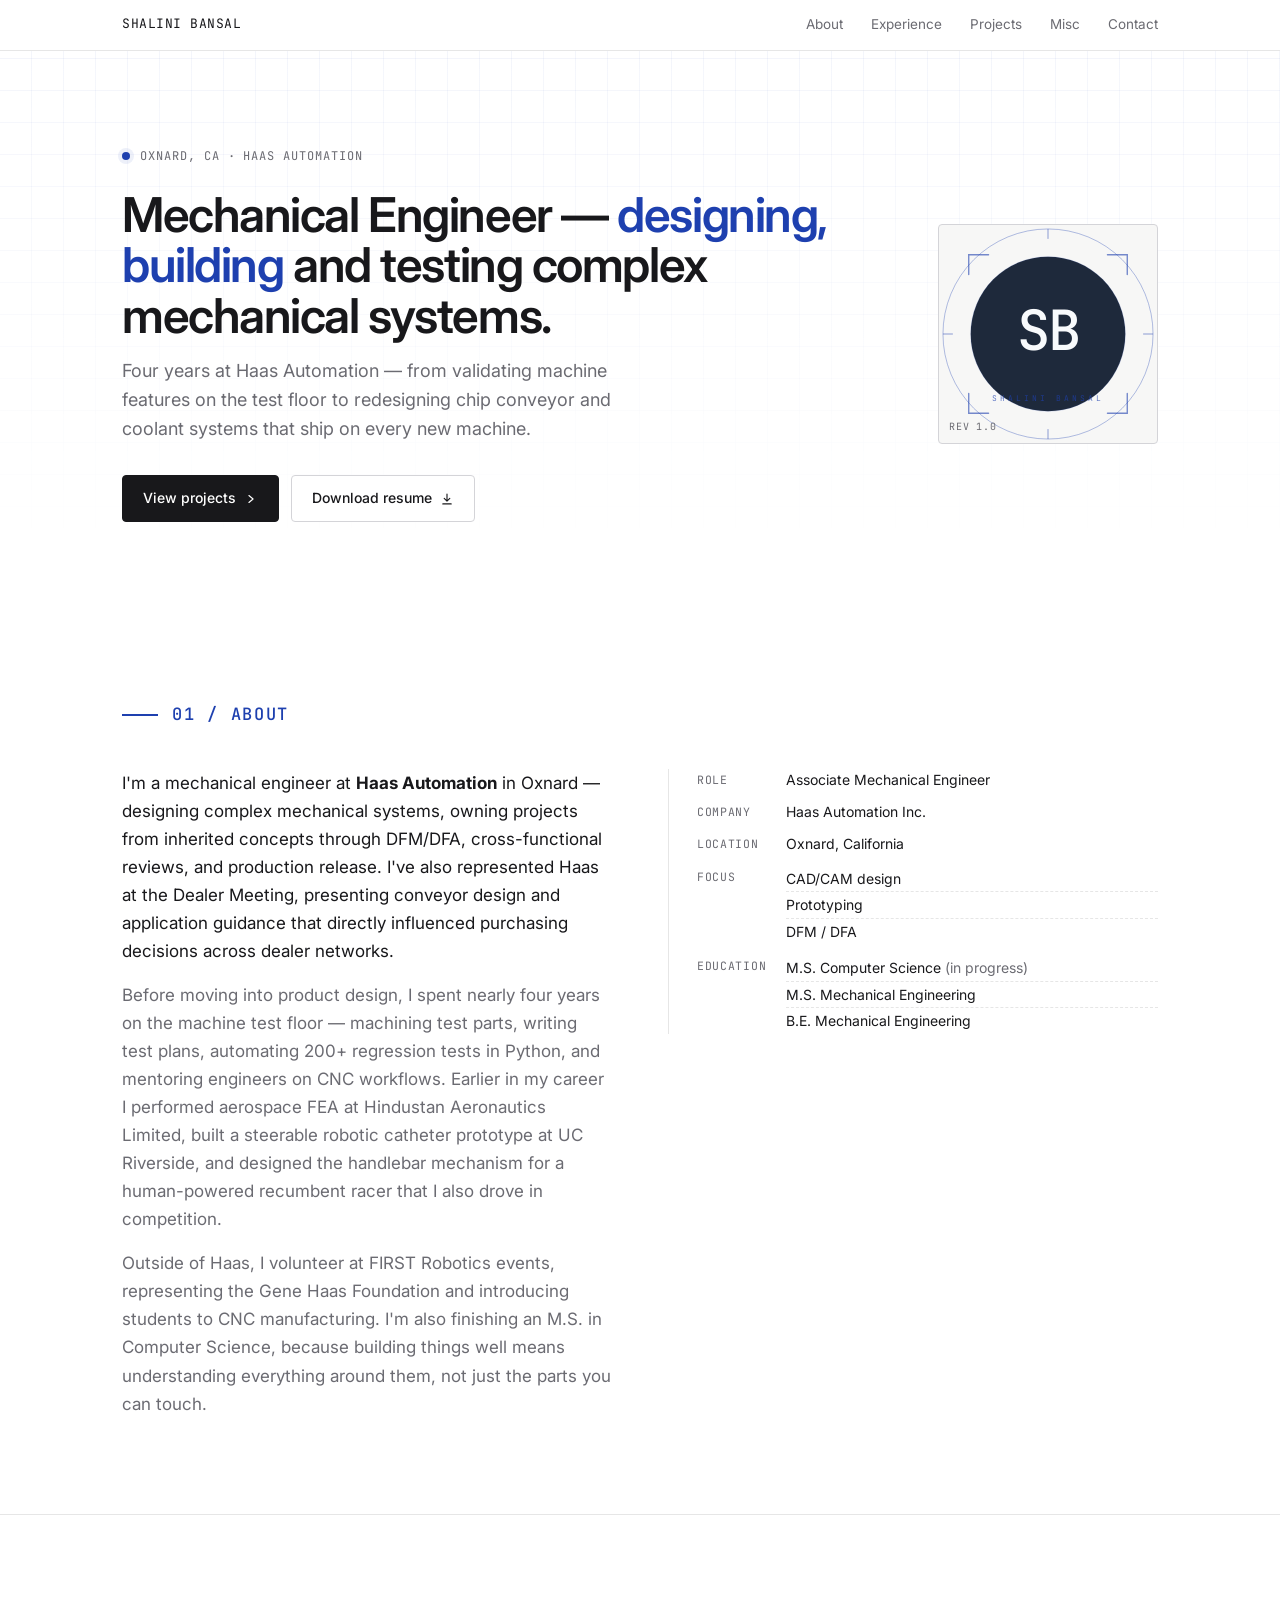
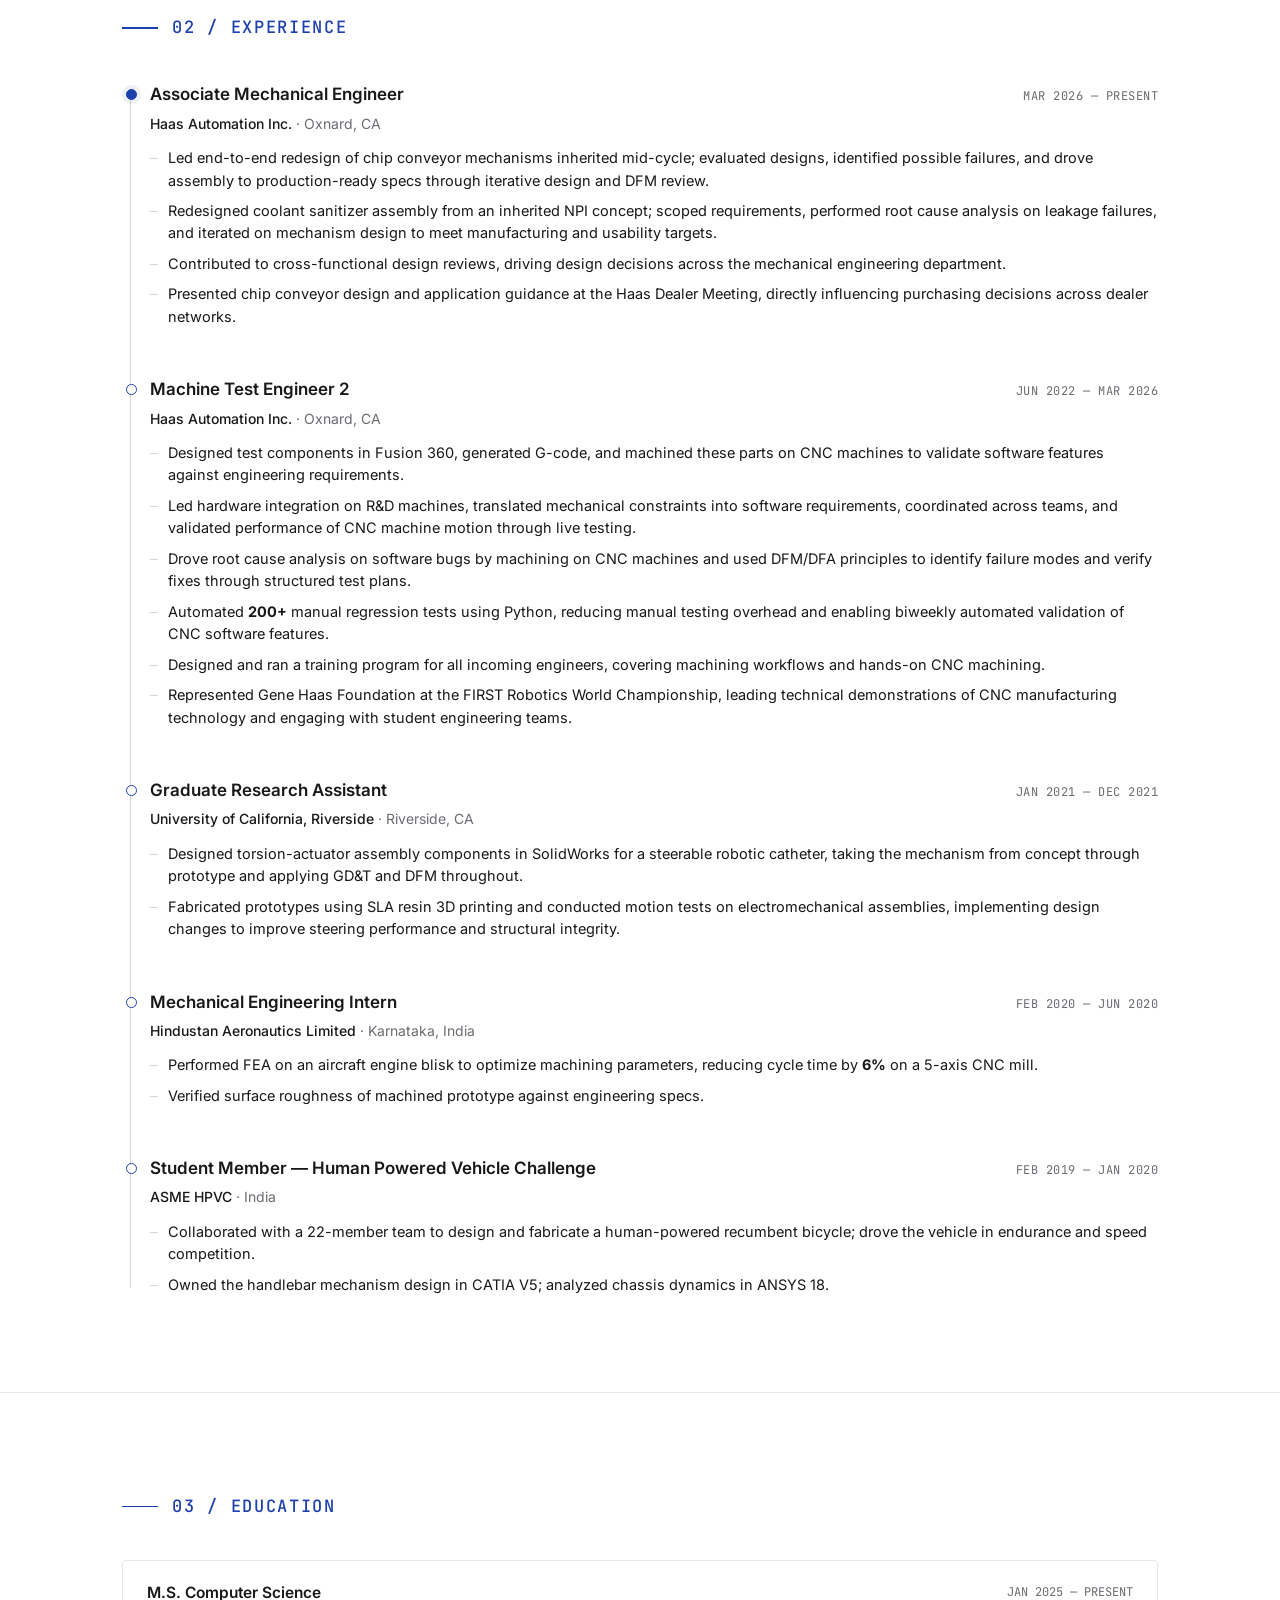
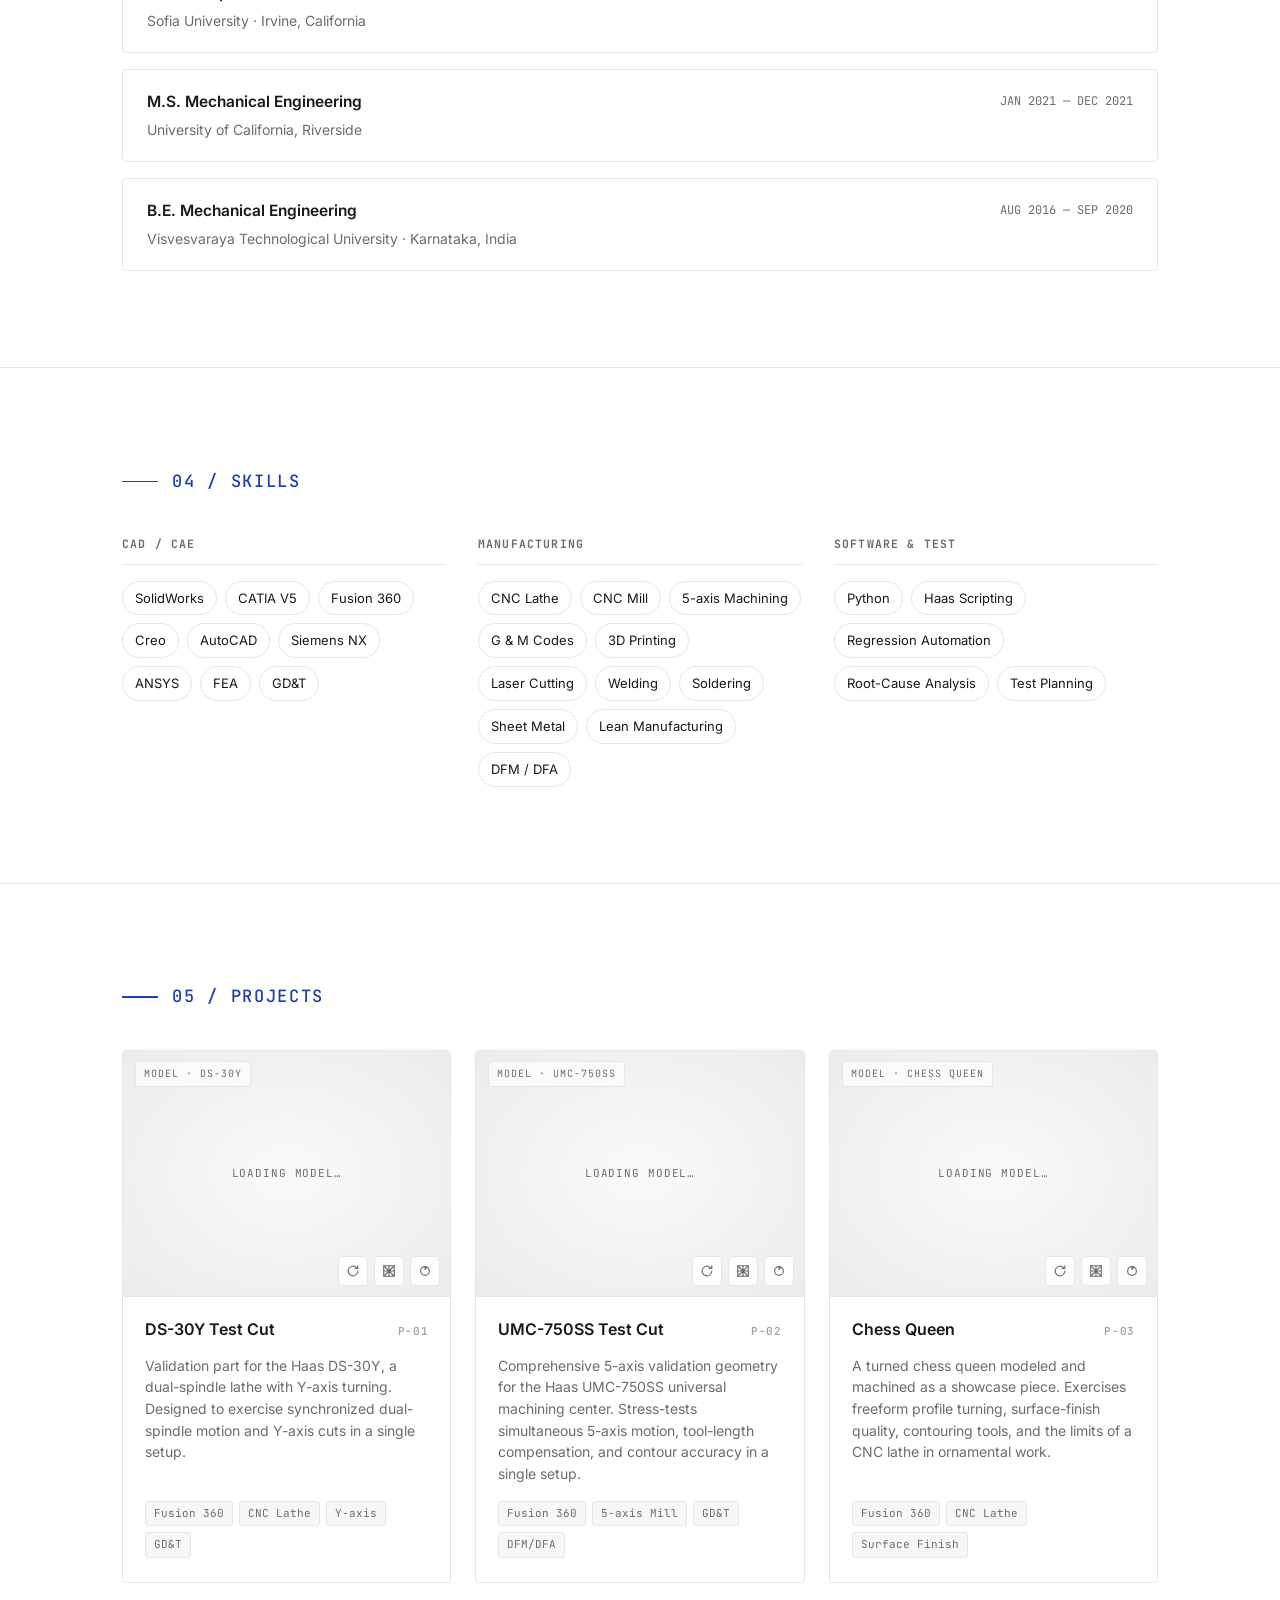
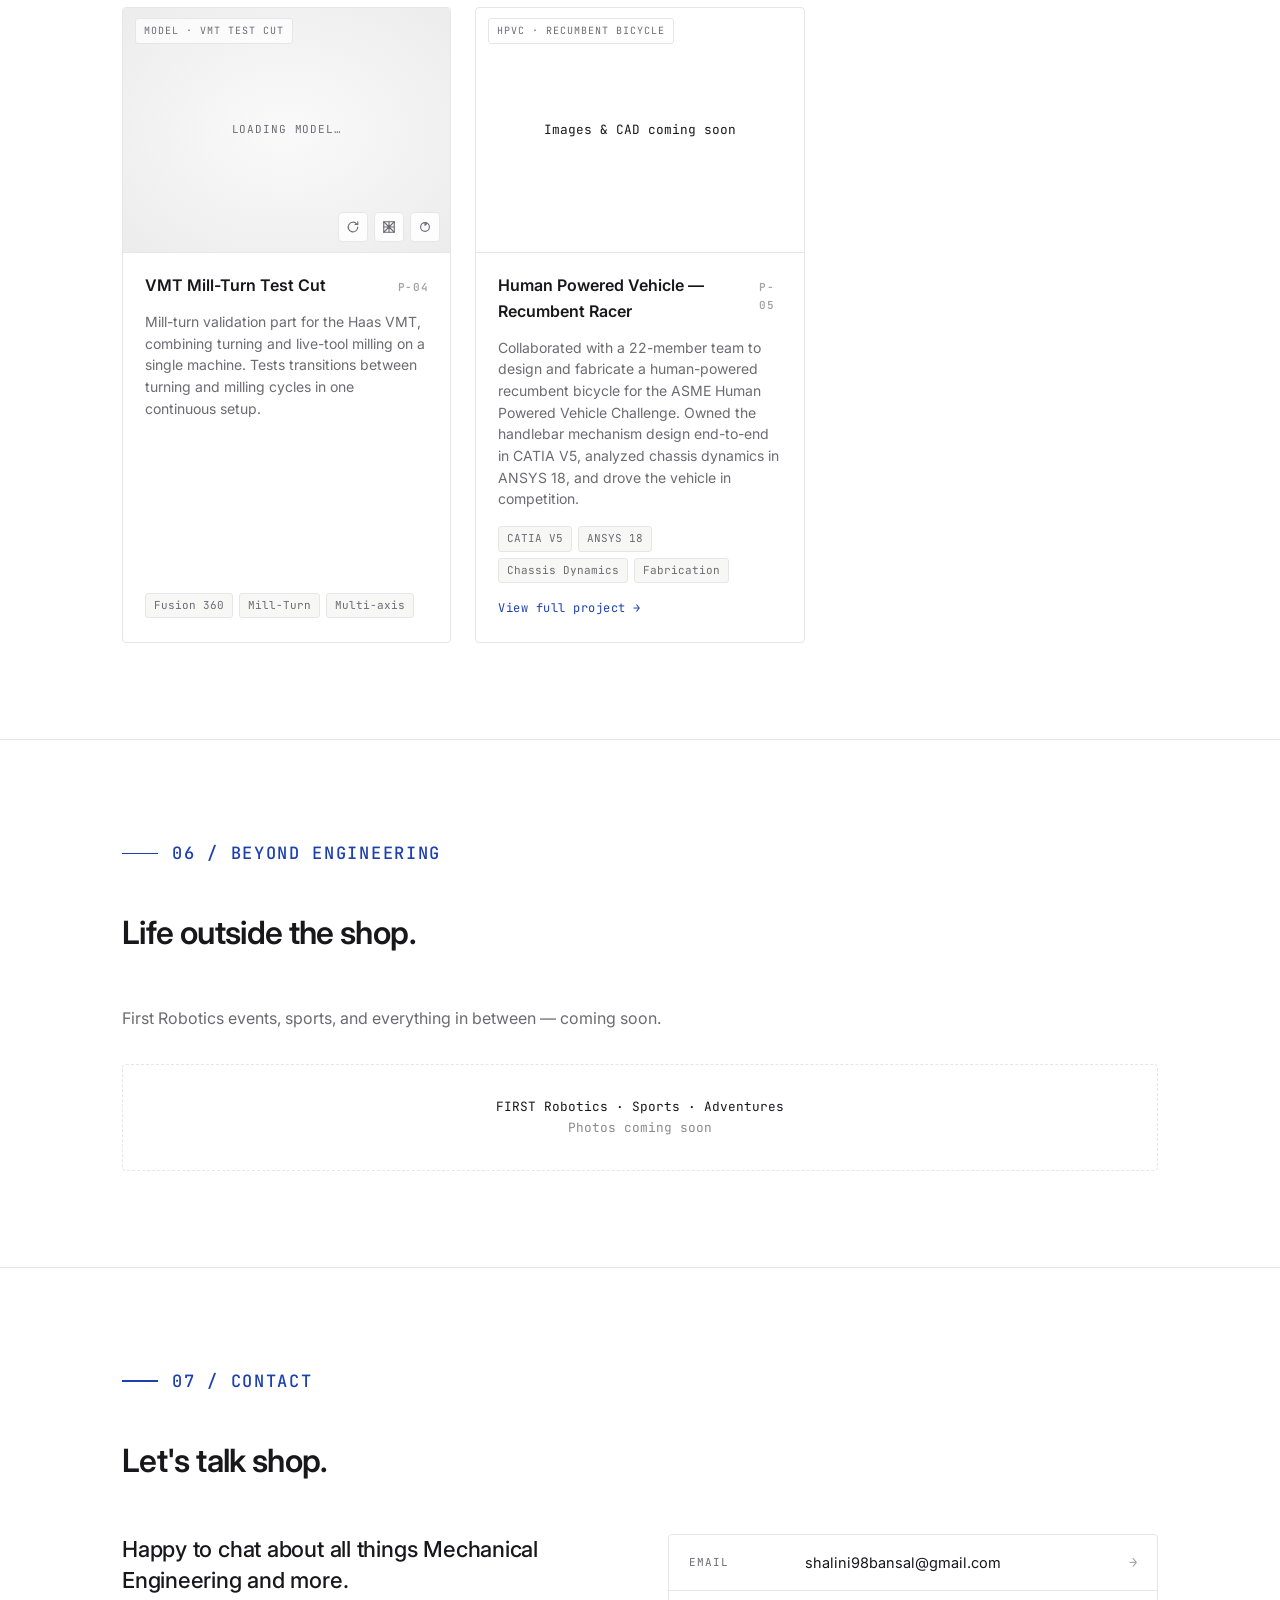
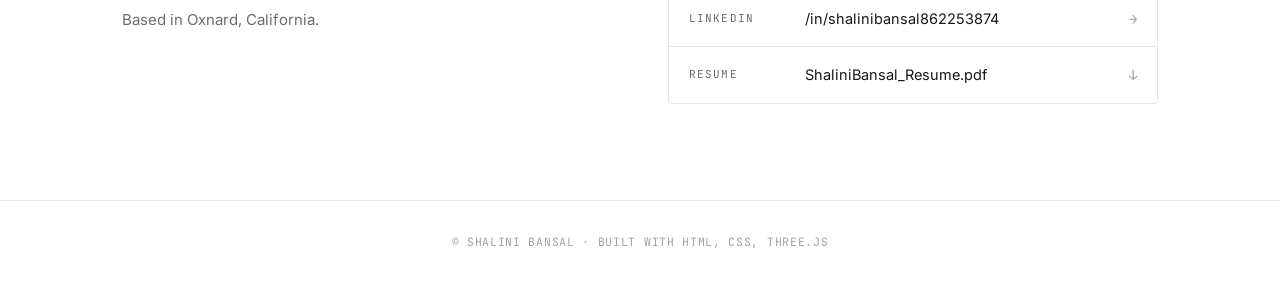
==== index.html @ 4f8cf65e "Update index.html" ====
<!doctype html>
<html lang="en">
<head>
  <meta charset="utf-8">
  <meta name="viewport" content="width=device-width, initial-scale=1">
  <title>Shalini Bansal — Mechanical Engineer</title>
  <meta name="description" content="Portfolio of Shalini Bansal — mechanical engineer specializing in CNC test development, 5-axis machining, and CAD design at Haas Automation.">
  <meta name="theme-color" content="#1e40af">

  <!-- Fonts -->
  <link rel="preconnect" href="https://fonts.googleapis.com">
  <link rel="preconnect" href="https://fonts.gstatic.com" crossorigin>
  <link rel="stylesheet" href="https://fonts.googleapis.com/css2?family=Inter:wght@400;500;600&family=JetBrains+Mono:wght@400;500&display=swap">

  <!-- Styles -->
  <link rel="stylesheet" href="assets/styles.css">

  <!-- Three.js import map (must come before any module that imports 'three') -->
  <script type="importmap">
  {
    "imports": {
      "three": "https://unpkg.com/three@0.160.1/build/three.module.js",
      "three/addons/": "https://unpkg.com/three@0.160.1/examples/jsm/"
    }
  }
  </script>
</head>
<body>

  <!-- ============ Navigation ============ -->
  <nav class="nav">
    <div class="nav-inner">
      <a href="#top" class="nav-brand">SHALINI BANSAL</a>
      <div class="nav-links">
        <a href="#about" data-mobile-hide>About</a>
        <a href="#experience" data-mobile-hide>Experience</a>
        <a href="#projects">Projects</a>
        <a href="#misc">Misc</a>
        <a href="#contact">Contact</a>
      </div>
    </div>
  </nav>

  <!-- ============ Hero ============ -->
  <header id="top" class="hero">
    <div class="container hero-inner">
      <div class="hero-text">
        <div class="hero-meta">OXNARD, CA &middot; HAAS AUTOMATION</div>
        <h1>Mechanical Engineer &mdash; <span class="accent">designing, building</span> and testing complex mechanical systems.</h1>
        <p class="tagline">
          Four years at Haas Automation — from validating machine features on the test floor
          to redesigning chip conveyor and coolant systems that ship on every new machine.
        </p>
        <div class="hero-cta">
          <a class="btn btn-primary" href="#projects">
            View projects
            <svg class="icon" viewBox="0 0 20 20" fill="none" stroke="currentColor" stroke-width="1.6" stroke-linecap="round" stroke-linejoin="round">
              <path d="M7 5l6 5-6 5"/>
            </svg>
          </a>
          <a class="btn" href="assets/ShaliniBansal_Resume.pdf" download>
            Download resume
            <svg class="icon" viewBox="0 0 20 20" fill="none" stroke="currentColor" stroke-width="1.6" stroke-linecap="round" stroke-linejoin="round">
              <path d="M10 3v10m0 0l-4-4m4 4l4-4M4 17h12"/>
            </svg>
          </a>
        </div>
      </div>
      <figure class="hero-photo" data-caption="REV 1.0">
        <svg class="hero-monogram" viewBox="0 0 220 220" width="220" height="220" xmlns="http://www.w3.org/2000/svg" aria-label="Shalini Bansal initials">
          <!-- Outer ring -->
          <circle cx="110" cy="110" r="106" fill="none" stroke="var(--accent,#3b82f6)" stroke-width="1" opacity="0.35"/>
          <!-- Tick marks at cardinal points -->
          <g stroke="var(--accent,#3b82f6)" stroke-width="1" opacity="0.5">
            <line x1="110" y1="4"  x2="110" y2="14"/>
            <line x1="110" y1="206" x2="110" y2="216"/>
            <line x1="4"   y1="110" x2="14"  y2="110"/>
            <line x1="206" y1="110" x2="216" y2="110"/>
          </g>
          <!-- Corner brackets -->
          <g fill="none" stroke="var(--accent,#3b82f6)" stroke-width="1.4" stroke-linecap="round" opacity="0.6">
            <polyline points="30,50 30,30 50,30"/>
            <polyline points="170,30 190,30 190,50"/>
            <polyline points="190,170 190,190 170,190"/>
            <polyline points="50,190 30,190 30,170"/>
          </g>
          <!-- Background fill -->
          <circle cx="110" cy="110" r="78" fill="var(--surface-2,#1e293b)"/>
          <circle cx="110" cy="110" r="78" fill="none" stroke="var(--accent,#3b82f6)" stroke-width="0.75" opacity="0.2"/>
          <!-- Monogram -->
          <text x="110" y="126" text-anchor="middle" font-family="'JetBrains Mono', monospace" font-weight="500" font-size="56" letter-spacing="-2" fill="var(--fg,#f8fafc)">SB</text>
          <!-- Name label -->
          <text x="110" y="178" text-anchor="middle" font-family="'JetBrains Mono', monospace" font-size="8" letter-spacing="3" fill="var(--accent,#3b82f6)" opacity="0.7">SHALINI BANSAL</text>
        </svg>
      </figure>
    </div>
  </header>

  <!-- ============ About ============ -->
  <section id="about">
    <div class="container">
      <div class="section-label">01 / About</div>
      <div class="about-grid">
        <div class="about-body">
          <p>
            I'm a mechanical engineer at <strong>Haas Automation</strong> in Oxnard &mdash; designing complex mechanical systems, owning projects from inherited concepts through DFM/DFA, cross-functional reviews, and production release. I've also represented Haas at the Dealer Meeting, presenting conveyor design and application guidance that directly influenced purchasing decisions across dealer networks.
          </p>
          <p class="muted">
            Before moving into product design, I spent nearly four years on the machine test floor &mdash; machining test parts, writing test plans, automating 200+ regression tests in Python, and mentoring engineers on CNC workflows. Earlier in my career I performed aerospace FEA at Hindustan Aeronautics Limited, built a steerable robotic catheter prototype at UC Riverside, and designed the handlebar mechanism for a human-powered recumbent racer that I also drove in competition.
          </p>
          <p class="muted">
            Outside of Haas, I volunteer at FIRST Robotics events, representing the Gene Haas Foundation and introducing students to CNC manufacturing. I'm also finishing an M.S. in Computer Science, because building things well means understanding everything around them, not just the parts you can touch.
          </p>
        </div>
        <aside class="about-side">
          <dl>
            <dt>Role</dt>
            <dd>Associate Mechanical Engineer</dd>
            <dt>Company</dt>
            <dd>Haas Automation Inc.</dd>
            <dt>Location</dt>
            <dd>Oxnard, California</dd>
            <dt>Focus</dt>
            <dd>
              <div>CAD/CAM design</div>
              <div>Prototyping</div>
              <div>DFM / DFA</div>
            </dd>
            <dt>Education</dt>
            <dd>
              <div>M.S. Computer Science <span class="muted">(in progress)</span></div>
              <div>M.S. Mechanical Engineering</div>
              <div>B.E. Mechanical Engineering</div>
            </dd>
          </dl>
        </aside>
      </div>
    </div>
  </section>

  <!-- ============ Experience ============ -->
  <section id="experience">
    <div class="container">
      <div class="section-label">02 / Experience</div>

      <ol class="timeline">
        <li class="timeline-item current">
          <div class="timeline-head">
            <span class="timeline-role">Associate Mechanical Engineer</span>
            <span class="timeline-dates">MAR 2026 — PRESENT</span>
          </div>
          <div class="timeline-org"><span class="org-name">Haas Automation Inc.</span> &middot; Oxnard, CA</div>
          <ul class="timeline-bullets">
            <li>Led end-to-end redesign of chip conveyor mechanisms inherited mid-cycle; evaluated designs, identified possible failures, and drove assembly to production-ready specs through iterative design and DFM review.</li>
            <li>Redesigned coolant sanitizer assembly from an inherited NPI concept; scoped requirements, performed root cause analysis on leakage failures, and iterated on mechanism design to meet manufacturing and usability targets.</li>
            <li>Contributed to cross-functional design reviews, driving design decisions across the mechanical engineering department.</li>
            <li>Presented chip conveyor design and application guidance at the Haas Dealer Meeting, directly influencing purchasing decisions across dealer networks.</li>
          </ul>
        </li>

        <li class="timeline-item">
          <div class="timeline-head">
            <span class="timeline-role">Machine Test Engineer&nbsp;2</span>
            <span class="timeline-dates">JUN 2022 — MAR 2026</span>
          </div>
          <div class="timeline-org"><span class="org-name">Haas Automation Inc.</span> &middot; Oxnard, CA</div>
          <ul class="timeline-bullets">
            <li>Designed test components in Fusion 360, generated G-code, and machined these parts on CNC machines to validate software features against engineering requirements.</li>
            <li>Led hardware integration on R&amp;D machines, translated mechanical constraints into software requirements, coordinated across teams, and validated performance of CNC machine motion through live testing.</li>
            <li>Drove root cause analysis on software bugs by machining on CNC machines and used DFM/DFA principles to identify failure modes and verify fixes through structured test plans.</li>
            <li>Automated <strong>200+</strong> manual regression tests using Python, reducing manual testing overhead and enabling biweekly automated validation of CNC software features.</li>
            <li>Designed and ran a training program for all incoming engineers, covering machining workflows and hands-on CNC machining.</li>
            <li>Represented Gene Haas Foundation at the FIRST Robotics World Championship, leading technical demonstrations of CNC manufacturing technology and engaging with student engineering teams.</li>
          </ul>
        </li>

        <li class="timeline-item">
          <div class="timeline-head">
            <span class="timeline-role">Graduate Research Assistant</span>
            <span class="timeline-dates">JAN 2021 — DEC 2021</span>
          </div>
          <div class="timeline-org"><span class="org-name">University of California, Riverside</span> &middot; Riverside, CA</div>
          <ul class="timeline-bullets">
            <li>Designed torsion-actuator assembly components in SolidWorks for a steerable robotic catheter, taking the mechanism from concept through prototype and applying GD&amp;T and DFM throughout.</li>
            <li>Fabricated prototypes using SLA resin 3D printing and conducted motion tests on electromechanical assemblies, implementing design changes to improve steering performance and structural integrity.</li>
          </ul>
        </li>

        <li class="timeline-item">
          <div class="timeline-head">
            <span class="timeline-role">Mechanical Engineering Intern</span>
            <span class="timeline-dates">FEB 2020 — JUN 2020</span>
          </div>
          <div class="timeline-org"><span class="org-name">Hindustan Aeronautics Limited</span> &middot; Karnataka, India</div>
          <ul class="timeline-bullets">
            <li>Performed FEA on an aircraft engine blisk to optimize machining parameters, reducing cycle time by <strong>6%</strong> on a 5-axis CNC mill.</li>
            <li>Verified surface roughness of machined prototype against engineering specs.</li>
          </ul>
        </li>

        <li class="timeline-item">
          <div class="timeline-head">
            <span class="timeline-role">Student Member — Human Powered Vehicle Challenge</span>
            <span class="timeline-dates">FEB 2019 — JAN 2020</span>
          </div>
          <div class="timeline-org"><span class="org-name">ASME HPVC</span> &middot; India</div>
          <ul class="timeline-bullets">
            <li>Collaborated with a 22-member team to design and fabricate a human-powered recumbent bicycle; drove the vehicle in endurance and speed competition.</li>
            <li>Owned the handlebar mechanism design in CATIA&nbsp;V5; analyzed chassis dynamics in ANSYS&nbsp;18.</li>
          </ul>
        </li>
      </ol>
    </div>
  </section>

  <!-- ============ Education ============ -->
  <section id="education">
    <div class="container">
      <div class="section-label">03 / Education</div>
      <div class="edu-grid">
        <div class="edu-card">
          <div>
            <div class="edu-degree">M.S. Computer Science</div>
            <div class="edu-school">Sofia University &middot; Irvine, California</div>
          </div>
          <div class="edu-dates">JAN 2025 — PRESENT</div>
        </div>
        <div class="edu-card">
          <div>
            <div class="edu-degree">M.S. Mechanical Engineering</div>
            <div class="edu-school">University of California, Riverside</div>
          </div>
          <div class="edu-dates">JAN 2021 — DEC 2021</div>
        </div>
        <div class="edu-card">
          <div>
            <div class="edu-degree">B.E. Mechanical Engineering</div>
            <div class="edu-school">Visvesvaraya Technological University &middot; Karnataka, India</div>
          </div>
          <div class="edu-dates">AUG 2016 — SEP 2020</div>
        </div>
      </div>
    </div>
  </section>

  <!-- ============ Skills ============ -->
  <section id="skills">
    <div class="container">
      <div class="section-label">04 / Skills</div>
      <div class="skills-grid">
        <div class="skill-group">
          <h3>CAD / CAE</h3>
          <div class="skill-list">
            <span class="skill-chip">SolidWorks</span>
            <span class="skill-chip">CATIA V5</span>
            <span class="skill-chip">Fusion 360</span>
            <span class="skill-chip">Creo</span>
            <span class="skill-chip">AutoCAD</span>
            <span class="skill-chip">Siemens NX</span>
            <span class="skill-chip">ANSYS</span>
            <span class="skill-chip">FEA</span>
            <span class="skill-chip">GD&amp;T</span>
          </div>
        </div>
        <div class="skill-group">
          <h3>Manufacturing</h3>
          <div class="skill-list">
            <span class="skill-chip">CNC Lathe</span>
            <span class="skill-chip">CNC Mill</span>
            <span class="skill-chip">5-axis Machining</span>
            <span class="skill-chip">G &amp; M Codes</span>
            <span class="skill-chip">3D Printing</span>
            <span class="skill-chip">Laser Cutting</span>
            <span class="skill-chip">Welding</span>
            <span class="skill-chip">Soldering</span>
            <span class="skill-chip">Sheet Metal</span>
            <span class="skill-chip">Lean Manufacturing</span>
            <span class="skill-chip">DFM / DFA</span>
          </div>
        </div>
        <div class="skill-group">
          <h3>Software &amp; Test</h3>
          <div class="skill-list">
            <span class="skill-chip">Python</span>
            <span class="skill-chip">Haas Scripting</span>
            <span class="skill-chip">Regression Automation</span>
            <span class="skill-chip">Root-Cause Analysis</span>
            <span class="skill-chip">Test Planning</span>
          </div>
        </div>
      </div>
    </div>
  </section>

  <!-- ============ Projects ============ -->
  <section id="projects">
    <div class="container">
      <div class="section-label">05 / Projects</div>

      <div class="projects-grid">

        <!-- Project 1: DS-30Y Test Cut -->
        <article class="project-card" data-project="ds30y">
          <div class="viewer-frame">
            <span class="viewer-label">MODEL · DS-30Y</span>
            <div class="viewer-loading">Loading model&hellip;</div>
            <div class="viewer-error">Could not load model.<br>Try serving the site over HTTP (see README).</div>
            <div class="viewer-controls">
              <button class="viewer-btn" data-action="rotate" title="Toggle auto-rotate" aria-label="Toggle auto-rotate">
                <svg viewBox="0 0 16 16" fill="none" stroke="currentColor" stroke-width="1.3" stroke-linecap="round" stroke-linejoin="round"><path d="M13.5 8a5.5 5.5 0 1 1-1.4-3.66"/><path d="M13.5 2v3h-3"/></svg>
              </button>
              <button class="viewer-btn" data-action="wireframe" title="Toggle wireframe" aria-label="Toggle wireframe">
                <svg viewBox="0 0 16 16" fill="none" stroke="currentColor" stroke-width="1.3" stroke-linecap="round" stroke-linejoin="round"><rect x="2" y="2" width="12" height="12"/><path d="M2 8h12M8 2v12M2 2l12 12M14 2L2 14"/></svg>
              </button>
              <button class="viewer-btn" data-action="reset" title="Reset view" aria-label="Reset view">
                <svg viewBox="0 0 16 16" fill="none" stroke="currentColor" stroke-width="1.3" stroke-linecap="round" stroke-linejoin="round"><path d="M8 3v3l2-2"/><circle cx="8" cy="8" r="5"/></svg>
              </button>
            </div>
          </div>
          <div class="project-body">
            <div class="project-title">
              DS-30Y Test Cut <span class="project-num">P-01</span>
            </div>
            <p class="project-desc">
              Validation part for the Haas DS-30Y, a dual-spindle lathe with Y-axis turning.
              Designed to exercise synchronized dual-spindle motion and Y-axis cuts in a single setup.
            </p>
            <div class="project-tools">
              <span class="project-tool">Fusion 360</span>
              <span class="project-tool">CNC Lathe</span>
              <span class="project-tool">Y-axis</span>
              <span class="project-tool">GD&amp;T</span>
            </div>
          </div>
        </article>

        <!-- Project 3: UMC-750SS Test Cut -->
        <article class="project-card" data-project="umc750">
          <div class="viewer-frame">
            <span class="viewer-label">MODEL · UMC-750SS</span>
            <div class="viewer-loading">Loading model&hellip;</div>
            <div class="viewer-error">Could not load model.<br>Try serving the site over HTTP (see README).</div>
            <div class="viewer-controls">
              <button class="viewer-btn" data-action="rotate" title="Toggle auto-rotate"><svg viewBox="0 0 16 16" fill="none" stroke="currentColor" stroke-width="1.3" stroke-linecap="round" stroke-linejoin="round"><path d="M13.5 8a5.5 5.5 0 1 1-1.4-3.66"/><path d="M13.5 2v3h-3"/></svg></button>
              <button class="viewer-btn" data-action="wireframe" title="Toggle wireframe"><svg viewBox="0 0 16 16" fill="none" stroke="currentColor" stroke-width="1.3" stroke-linecap="round" stroke-linejoin="round"><rect x="2" y="2" width="12" height="12"/><path d="M2 8h12M8 2v12M2 2l12 12M14 2L2 14"/></svg></button>
              <button class="viewer-btn" data-action="reset" title="Reset view"><svg viewBox="0 0 16 16" fill="none" stroke="currentColor" stroke-width="1.3" stroke-linecap="round" stroke-linejoin="round"><path d="M8 3v3l2-2"/><circle cx="8" cy="8" r="5"/></svg></button>
            </div>
          </div>
          <div class="project-body">
            <div class="project-title">UMC-750SS Test Cut <span class="project-num">P-02</span></div>
            <p class="project-desc">
              Comprehensive 5-axis validation geometry for the Haas UMC-750SS universal machining center.
              Stress-tests simultaneous 5-axis motion, tool-length compensation, and contour accuracy in a single setup.
            </p>
            <div class="project-tools">
              <span class="project-tool">Fusion 360</span>
              <span class="project-tool">5-axis Mill</span>
              <span class="project-tool">GD&amp;T</span>
              <span class="project-tool">DFM/DFA</span>
            </div>
          </div>
        </article>

        <!-- Project 5: Chess Queen -->
        <article class="project-card" data-project="queen">
          <div class="viewer-frame">
            <span class="viewer-label">MODEL · CHESS QUEEN</span>
            <div class="viewer-loading">Loading model&hellip;</div>
            <div class="viewer-error">Could not load model.<br>Try serving the site over HTTP (see README).</div>
            <div class="viewer-controls">
              <button class="viewer-btn" data-action="rotate" title="Toggle auto-rotate"><svg viewBox="0 0 16 16" fill="none" stroke="currentColor" stroke-width="1.3" stroke-linecap="round" stroke-linejoin="round"><path d="M13.5 8a5.5 5.5 0 1 1-1.4-3.66"/><path d="M13.5 2v3h-3"/></svg></button>
              <button class="viewer-btn" data-action="wireframe" title="Toggle wireframe"><svg viewBox="0 0 16 16" fill="none" stroke="currentColor" stroke-width="1.3" stroke-linecap="round" stroke-linejoin="round"><rect x="2" y="2" width="12" height="12"/><path d="M2 8h12M8 2v12M2 2l12 12M14 2L2 14"/></svg></button>
              <button class="viewer-btn" data-action="reset" title="Reset view"><svg viewBox="0 0 16 16" fill="none" stroke="currentColor" stroke-width="1.3" stroke-linecap="round" stroke-linejoin="round"><path d="M8 3v3l2-2"/><circle cx="8" cy="8" r="5"/></svg></button>
            </div>
          </div>
          <div class="project-body">
            <div class="project-title">Chess Queen <span class="project-num">P-03</span></div>
            <p class="project-desc">
              A turned chess queen modeled and machined as a showcase piece. Exercises freeform
              profile turning, surface-finish quality, contouring tools, and the limits of a CNC lathe in ornamental work.
            </p>
            <div class="project-tools">
              <span class="project-tool">Fusion 360</span>
              <span class="project-tool">CNC Lathe</span>
              <span class="project-tool">Surface Finish</span>
            </div>
          </div>
        </article>

        <!-- Project 4: VMT Test Cut -->
        <article class="project-card" data-project="vmt">
          <div class="viewer-frame">
            <span class="viewer-label">MODEL · VMT TEST CUT</span>
            <div class="viewer-loading">Loading model&hellip;</div>
            <div class="viewer-error">Could not load model.<br>Try serving the site over HTTP (see README).</div>
            <div class="viewer-controls">
              <button class="viewer-btn" data-action="rotate" title="Toggle auto-rotate"><svg viewBox="0 0 16 16" fill="none" stroke="currentColor" stroke-width="1.3" stroke-linecap="round" stroke-linejoin="round"><path d="M13.5 8a5.5 5.5 0 1 1-1.4-3.66"/><path d="M13.5 2v3h-3"/></svg></button>
              <button class="viewer-btn" data-action="wireframe" title="Toggle wireframe"><svg viewBox="0 0 16 16" fill="none" stroke="currentColor" stroke-width="1.3" stroke-linecap="round" stroke-linejoin="round"><rect x="2" y="2" width="12" height="12"/><path d="M2 8h12M8 2v12M2 2l12 12M14 2L2 14"/></svg></button>
              <button class="viewer-btn" data-action="reset" title="Reset view"><svg viewBox="0 0 16 16" fill="none" stroke="currentColor" stroke-width="1.3" stroke-linecap="round" stroke-linejoin="round"><path d="M8 3v3l2-2"/><circle cx="8" cy="8" r="5"/></svg></button>
            </div>
          </div>
          <div class="project-body">
            <div class="project-title">VMT Mill-Turn Test Cut <span class="project-num">P-04</span></div>
            <p class="project-desc">
              Mill-turn validation part for the Haas VMT, combining turning and live-tool milling on a single machine.
              Tests transitions between turning and milling cycles in one continuous setup.
            </p>
            <div class="project-tools">
              <span class="project-tool">Fusion 360</span>
              <span class="project-tool">Mill-Turn</span>
              <span class="project-tool">Multi-axis</span>
            </div>
          </div>
        </article>

        <!-- Project 5: HPVC Recumbent Bicycle -->
        <article class="project-card" data-project="hpvc">
  <div class="viewer-frame" style="display:flex;align-items:center;justify-content:center;background:var(--surface-2);min-height:220px;">
    <span class="viewer-label">HPVC · RECUMBENT BICYCLE</span>
    <p style="color:var(--fg-muted);font-size:0.8rem;font-family:'JetBrains Mono',monospace;text-align:center;padding:1rem;">
      Images &amp; CAD coming soon
    </p>
  </div>
  <div class="project-body">
    <div class="project-title">Human Powered Vehicle — Recumbent Racer <span class="project-num">P-05</span></div>
    <p class="project-desc">
      Collaborated with a 22-member team to design and fabricate a human-powered recumbent
      bicycle for the ASME Human Powered Vehicle Challenge. Owned the handlebar mechanism
      design end-to-end in CATIA V5, analyzed chassis dynamics in ANSYS 18, and drove the vehicle in competition.
    </p>
    <div class="project-tools">
      <span class="project-tool">CATIA V5</span>
      <span class="project-tool">ANSYS 18</span>
      <span class="project-tool">Chassis Dynamics</span>
      <span class="project-tool">Fabrication</span>
    </div>
    <a href="projects/hpvc.html" class="project-link">View full project →</a>
  </div>
</article>
      </div>
    </div>
  </section>

  <!-- ============ Misc ============ -->
  <section id="misc">
    <div class="container">
      <div class="section-label">06 / Beyond Engineering</div>
      <h2 class="section-title">Life outside the shop.</h2>
      <p class="muted" style="margin-bottom:2rem;">
        First Robotics events, sports, and everything in between — coming soon.
      </p>
      <div class="projects-grid" id="misc-grid">
        <!-- Photo cards will go here -->
        <div style="border:1px dashed var(--border);border-radius:var(--radius);padding:2rem;text-align:center;color:var(--fg-muted);font-family:'JetBrains Mono',monospace;font-size:0.8rem;">
          FIRST Robotics · Sports · Adventures<br><span style="opacity:0.5;">Photos coming soon</span>
        </div>
      </div>
    </div>
  </section>

  <!-- ============ Contact ============ -->
  <section id="contact">
    <div class="container">
      <div class="section-label">07 / Contact</div>
      <h2 class="section-title">Let's talk shop.</h2>
      <div class="contact-grid">
        <div>
          <p class="contact-lede">
            Happy to chat about all things Mechanical Engineering and more.
          </p>
          <p class="contact-sub">
            Based in Oxnard, California.
          </p>
        </div>
        <div class="contact-links">
          <a class="contact-link" href="mailto:shalini98bansal@gmail.com">
            <span class="label">Email</span>
            <span class="value">shalini98bansal@gmail.com</span>
            <span class="arrow">&rarr;</span>
          </a>
          <a class="contact-link" href="https://www.linkedin.com/in/shalinibansal862253874/" target="_blank" rel="noopener">
            <span class="label">LinkedIn</span>
            <span class="value">/in/shalinibansal862253874</span>
            <span class="arrow">&rarr;</span>
          </a>
          <a class="contact-link" href="assets/ShaliniBansal_Resume.pdf" download>
            <span class="label">Resume</span>
            <span class="value">ShaliniBansal_Resume.pdf</span>
            <span class="arrow">&darr;</span>
          </a>
        </div>
      </div>
    </div>
  </section>

  <!-- ============ Footer ============ -->
  <footer class="footer">
    <div class="container">
      &copy; <span id="year"></span> SHALINI BANSAL &middot; BUILT WITH HTML, CSS, THREE.JS
    </div>
  </footer>

  <!-- ============ Scripts ============ -->
  <script type="module">
    import { initProjectViewers } from './assets/viewer.js';

    document.getElementById('year').textContent = new Date().getFullYear();

    initProjectViewers([
      { id: 'ds30y', url: 'assets/models/ds30y_test_cut.glb' },
      { id: 'umc750', url: 'assets/models/umc750ss_test_cut.glb' },
      { id: 'queen',  url: 'assets/models/chess_queen.glb' },
      { id: 'vmt',    url: 'assets/models/vmt_test_cut.glb' },
    ]);
  </script>

</body>
</html>
---- assets/styles.css ----
/* ============================================
   Shalini Bansal — Portfolio
   Minimal / technical / blueprint aesthetic
   ============================================ */

:root {
  --bg:           #ffffff;
  --bg-alt:       #f7f7f6;
  --bg-grid:      rgba(30, 64, 175, 0.05);
  --text:         #18181b;
  --text-muted:   #6b6b72;
  --text-soft:    #a1a1aa;
  --border:       #e6e6e6;
  --border-strong:#d4d4d8;
  --accent:       #1e40af;
  --accent-soft:  rgba(30, 64, 175, 0.08);
  --accent-line:  rgba(30, 64, 175, 0.18);
  --shadow-sm:    0 1px 2px rgba(0,0,0,0.04);
  --shadow-md:    0 4px 24px rgba(0,0,0,0.06);
  --radius:       4px;
  --max-w:        1100px;

  --font-sans: 'Inter', -apple-system, BlinkMacSystemFont, 'Segoe UI', Roboto, sans-serif;
  --font-mono: 'JetBrains Mono', 'SF Mono', Menlo, Consolas, monospace;
}

* { box-sizing: border-box; margin: 0; padding: 0; }
html { scroll-behavior: smooth; }

body {
  font-family: var(--font-sans);
  font-size: 16px;
  line-height: 1.6;
  color: var(--text);
  background: var(--bg);
  -webkit-font-smoothing: antialiased;
  -moz-osx-font-smoothing: grayscale;
}

a { color: inherit; text-decoration: none; }
a:hover { color: var(--accent); }
img { max-width: 100%; display: block; }

/* Navigation */
.nav {
  position: sticky; top: 0; z-index: 50;
  background: rgba(255, 255, 255, 0.85);
  backdrop-filter: saturate(180%) blur(10px);
  -webkit-backdrop-filter: saturate(180%) blur(10px);
  border-bottom: 1px solid var(--border);
}
.nav-inner {
  max-width: var(--max-w); margin: 0 auto;
  padding: 14px 32px;
  display: flex; align-items: center; justify-content: space-between;
}
.nav-brand {
  font-family: var(--font-mono);
  font-size: 13px; letter-spacing: 0.04em;
}
.nav-brand .dot { color: var(--accent); }
.nav-links { display: flex; gap: 28px; font-size: 13.5px; color: var(--text-muted); }
.nav-links a { transition: color 0.15s ease; }
.nav-links a:hover { color: var(--text); }

@media (max-width: 640px) {
  .nav-inner { padding: 12px 20px; }
  .nav-links { gap: 16px; font-size: 12.5px; }
  .nav-links a[data-mobile-hide] { display: none; }
}

/* Layout */
.container { max-width: var(--max-w); margin: 0 auto; padding: 0 32px; }

section { padding: 96px 0; border-bottom: 1px solid var(--border); }
section:last-of-type { border-bottom: 0; }

@media (max-width: 640px) {
  section { padding: 64px 0; }
  .container { padding: 0 20px; }
}

.section-label {
  font-family: var(--font-mono);
  font-size: 17px; letter-spacing: 0.1em;
  text-transform: uppercase; color: var(--accent);
  font-weight: 500;
  margin-bottom: 40px;
  display: inline-flex; align-items: center; gap: 14px;
}
.section-label::before {
  content: ""; display: inline-block;
  width: 36px; height: 1.5px; background: var(--accent);
}

.section-title {
  font-size: 32px; font-weight: 600;
  letter-spacing: -0.02em; margin-bottom: 48px;
}

/* Hero */
.hero { padding: 96px 0 80px; position: relative; overflow: hidden; }
.hero::before {
  content: ""; position: absolute; inset: 0;
  background:
    repeating-linear-gradient(0deg, transparent 0 31px, var(--bg-grid) 31px 32px),
    repeating-linear-gradient(90deg, transparent 0 31px, var(--bg-grid) 31px 32px);
  pointer-events: none;
  mask-image: linear-gradient(180deg, black 0%, transparent 90%);
  -webkit-mask-image: linear-gradient(180deg, black 0%, transparent 90%);
}
.hero-inner {
  position: relative;
  display: grid; grid-template-columns: 1fr 220px;
  gap: 56px; align-items: center;
}
@media (max-width: 720px) {
  .hero-inner { grid-template-columns: 1fr; gap: 32px; }
  .hero { padding: 64px 0 56px; }
}

.hero-meta {
  font-family: var(--font-mono);
  font-size: 12px; letter-spacing: 0.08em;
  color: var(--text-muted);
  margin-bottom: 24px;
  display: flex; align-items: center; gap: 10px;
}
.hero-meta::before {
  content: ""; width: 8px; height: 8px;
  border-radius: 50%; background: var(--accent);
  box-shadow: 0 0 0 4px var(--accent-soft);
}
.hero h1 {
  font-size: clamp(28px, 4vw, 48px);
  font-weight: 600; letter-spacing: -0.03em;
  line-height: 1.05; margin-bottom: 16px;
}
.hero h1 .accent { color: var(--accent); }
.hero .tagline {
  font-size: 18px; color: var(--text-muted);
  max-width: 520px; margin-bottom: 32px;
}
.hero-cta { display: flex; gap: 12px; flex-wrap: wrap; }

.btn {
  display: inline-flex; align-items: center; gap: 8px;
  padding: 11px 20px;
  font-size: 14px; font-weight: 500;
  border-radius: var(--radius);
  border: 1px solid var(--border-strong);
  background: var(--bg); color: var(--text);
  cursor: pointer; font-family: inherit;
  transition: all 0.15s ease;
}
.btn:hover { border-color: var(--text); transform: translateY(-1px); }
.btn-primary { background: var(--text); color: var(--bg); border-color: var(--text); }
.btn-primary:hover { background: var(--accent); border-color: var(--accent); color: var(--bg); }
.btn .icon { width: 14px; height: 14px; }

.hero-photo {
  position: relative;
  width: 220px; height: 220px;
  border-radius: var(--radius); overflow: hidden;
  border: 1px solid var(--border-strong);
  background: var(--bg-alt);
  justify-self: end;
}
.hero-photo img, .hero-photo svg { width: 100%; height: 100%; object-fit: cover; display: block; }
.hero-photo::after {
  content: attr(data-caption);
  position: absolute; bottom: 8px; left: 10px;
  font-family: var(--font-mono);
  font-size: 10px; letter-spacing: 0.08em;
  color: var(--text-muted); text-transform: uppercase;
}
@media (max-width: 720px) {
  .hero-photo { justify-self: start; width: 160px; height: 160px; }
}

/* About */
.about-grid {
  display: grid; grid-template-columns: 1fr 1fr;
  gap: 56px; align-items: start;
}
@media (max-width: 720px) {
  .about-grid { grid-template-columns: 1fr; gap: 32px; }
}
.about-body p {
  font-size: 17px; color: var(--text);
  margin-bottom: 16px; line-height: 1.65;
}
.about-body p:last-child { margin-bottom: 0; }
.about-body .muted { color: var(--text-muted); }

.about-side { border-left: 1px solid var(--border); padding-left: 28px; }
.about-side dl {
  display: grid; grid-template-columns: max-content 1fr;
  column-gap: 20px; row-gap: 10px;
  font-size: 14px;
}
.about-side dt {
  font-family: var(--font-mono);
  font-size: 11.5px; letter-spacing: 0.06em;
  text-transform: uppercase; color: var(--text-muted);
  padding-top: 2px;
}
.about-side dd { color: var(--text); }

/* Experience timeline */
.timeline { position: relative; padding-left: 28px; list-style: none; }
.timeline::before {
  content: ""; position: absolute;
  left: 8px; top: 8px; bottom: 8px;
  width: 1px; background: var(--border-strong);
}
.timeline-item { position: relative; padding: 0 0 48px 0; }
.timeline-item:last-child { padding-bottom: 0; }
.timeline-item::before {
  content: ""; position: absolute;
  left: -24px; top: 8px;
  width: 9px; height: 9px;
  background: var(--bg);
  border: 1.5px solid var(--accent);
  border-radius: 50%;
}
.timeline-item.current::before {
  background: var(--accent);
  box-shadow: 0 0 0 4px var(--accent-soft);
}
.timeline-head {
  display: flex; justify-content: space-between;
  align-items: baseline; gap: 16px;
  flex-wrap: wrap; margin-bottom: 4px;
}
.timeline-role { font-size: 17px; font-weight: 600; }
.timeline-dates {
  font-family: var(--font-mono);
  font-size: 12px; color: var(--text-muted);
  letter-spacing: 0.04em; white-space: nowrap;
}
.timeline-org { font-size: 14px; color: var(--text-muted); margin-bottom: 12px; }
.timeline-org .org-name { color: var(--text); font-weight: 500; }
.timeline-bullets { list-style: none; display: grid; gap: 8px; }
.timeline-bullets li {
  position: relative; padding-left: 18px;
  font-size: 14.5px; line-height: 1.55;
}
.timeline-bullets li::before {
  content: ""; position: absolute;
  left: 0; top: 11px;
  width: 8px; height: 1px;
  background: var(--border-strong);
}

/* Education */
.edu-grid { display: grid; gap: 16px; }
.edu-card {
  display: grid; grid-template-columns: 1fr auto;
  gap: 16px; padding: 20px 24px;
  border: 1px solid var(--border);
  border-radius: var(--radius);
  background: var(--bg);
  transition: border-color 0.15s ease, transform 0.15s ease;
}
.edu-card:hover { border-color: var(--border-strong); transform: translateY(-1px); }
.edu-degree { font-size: 15.5px; font-weight: 600; margin-bottom: 4px; }
.edu-school { font-size: 14px; color: var(--text-muted); }
.edu-dates {
  font-family: var(--font-mono);
  font-size: 12px; color: var(--text-muted);
  text-align: right; white-space: nowrap;
  align-self: start; padding-top: 2px;
}
@media (max-width: 480px) {
  .edu-card { grid-template-columns: 1fr; }
  .edu-dates { text-align: left; }
}

/* Skills */
.skills-grid {
  display: grid;
  grid-template-columns: repeat(auto-fit, minmax(260px, 1fr));
  gap: 32px;
}
.skill-group h3 {
  font-family: var(--font-mono);
  font-size: 11.5px; letter-spacing: 0.1em;
  text-transform: uppercase; color: var(--text-muted);
  margin-bottom: 16px; padding-bottom: 10px;
  border-bottom: 1px solid var(--border);
}
.skill-list { display: flex; flex-wrap: wrap; gap: 8px; }
.skill-chip {
  display: inline-block;
  padding: 6px 12px;
  font-size: 13px;
  border: 1px solid var(--border);
  border-radius: 999px;
  background: var(--bg);
  transition: all 0.15s ease;
}
.skill-chip:hover {
  border-color: var(--accent-line);
  background: var(--accent-soft);
  color: var(--accent);
}

/* Projects */
.projects-intro {
  margin-top: -36px;
  margin-bottom: 48px;
  max-width: 600px;
  font-size: 15px;
  color: var(--text-muted);
}
.projects-grid {
  display: grid;
  grid-template-columns: repeat(auto-fit, minmax(320px, 1fr));
  gap: 24px;
}
.project-card {
  border: 1px solid var(--border);
  border-radius: var(--radius);
  background: var(--bg);
  overflow: hidden;
  display: flex; flex-direction: column;
  transition: border-color 0.15s ease, transform 0.15s ease, box-shadow 0.15s ease;
}
.project-card:hover {
  border-color: var(--border-strong);
  transform: translateY(-2px);
  box-shadow: var(--shadow-md);
}
.viewer-frame {
  position: relative;
  aspect-ratio: 4 / 3;
  background: radial-gradient(ellipse at center, #fafafa 0%, #ececec 100%);
  overflow: hidden;
  border-bottom: 1px solid var(--border);
  cursor: grab;
}
.viewer-frame:active { cursor: grabbing; }
.viewer-frame canvas { display: block; width: 100% !important; height: 100% !important; }
.viewer-frame .viewer-label {
  position: absolute; top: 10px; left: 12px;
  font-family: var(--font-mono);
  font-size: 10px; letter-spacing: 0.1em;
  text-transform: uppercase; color: var(--text-muted);
  background: rgba(255, 255, 255, 0.7);
  backdrop-filter: blur(4px);
  padding: 4px 8px;
  border-radius: 3px;
  border: 1px solid var(--border);
  pointer-events: none;
}
.viewer-frame .viewer-loading {
  position: absolute; inset: 0;
  display: flex; align-items: center; justify-content: center;
  font-family: var(--font-mono);
  font-size: 11px; color: var(--text-muted);
  letter-spacing: 0.08em; text-transform: uppercase;
  pointer-events: none;
  transition: opacity 0.3s ease;
}
.viewer-frame.loaded .viewer-loading { opacity: 0; }
.viewer-frame .viewer-error {
  position: absolute; inset: 0;
  display: none; align-items: center; justify-content: center;
  flex-direction: column; gap: 8px;
  font-family: var(--font-mono);
  font-size: 11px; color: var(--text-muted);
  padding: 16px; text-align: center;
}
.viewer-frame.errored .viewer-loading { display: none; }
.viewer-frame.errored .viewer-error { display: flex; }
.viewer-frame .viewer-controls {
  position: absolute; bottom: 10px; right: 10px;
  display: flex; gap: 6px;
}
.viewer-btn {
  width: 30px; height: 30px; padding: 0;
  display: inline-flex; align-items: center; justify-content: center;
  border-radius: 4px;
  background: rgba(255, 255, 255, 0.85);
  border: 1px solid var(--border);
  cursor: pointer; color: var(--text-muted);
  transition: all 0.15s ease;
}
.viewer-btn:hover { color: var(--accent); border-color: var(--accent-line); }
.viewer-btn.active { color: var(--accent); border-color: var(--accent-line); background: var(--accent-soft); }
.viewer-btn svg { width: 14px; height: 14px; }

.project-body {
  padding: 20px 22px 24px;
  display: flex; flex-direction: column;
  gap: 12px; flex: 1;
}
.project-title {
  font-size: 16px; font-weight: 600;
  display: flex; justify-content: space-between;
  align-items: baseline; gap: 12px;
}
.project-num {
  font-family: var(--font-mono);
  font-size: 11px; color: var(--text-soft);
  letter-spacing: 0.06em;
}
.project-desc {
  font-size: 14px; color: var(--text-muted);
  line-height: 1.55;
}
ul.project-desc {
  padding-left: 1.1rem;
  list-style: disc;
}
ul.project-desc li {
  margin-bottom: 4px;
}
.project-tools {
  display: flex; flex-wrap: wrap; gap: 6px;
  margin-top: auto; padding-top: 4px;
}
.project-tool {
  font-family: var(--font-mono);
  font-size: 11px; padding: 3px 8px;
  background: var(--bg-alt);
  border: 1px solid var(--border);
  border-radius: 3px;
  color: var(--text-muted);
}

/* Contact */
.contact-grid {
  display: grid; grid-template-columns: 1fr 1fr;
  gap: 56px; align-items: start;
}
@media (max-width: 720px) {
  .contact-grid { grid-template-columns: 1fr; gap: 32px; }
}
.contact-lede {
  font-size: 22px; font-weight: 500;
  letter-spacing: -0.01em; margin-bottom: 12px;
  line-height: 1.4;
}
.contact-sub { font-size: 15px; color: var(--text-muted); max-width: 380px; }
.contact-links {
  display: grid; gap: 1px;
  background: var(--border);
  border: 1px solid var(--border);
  border-radius: var(--radius);
  overflow: hidden;
}
.contact-link {
  display: grid; grid-template-columns: 100px 1fr auto;
  align-items: center; gap: 16px;
  padding: 16px 20px;
  background: var(--bg);
  transition: background 0.15s ease;
}
.contact-link:hover { background: var(--bg-alt); }
.contact-link .label {
  font-family: var(--font-mono);
  font-size: 11px; letter-spacing: 0.1em;
  text-transform: uppercase; color: var(--text-muted);
}
.contact-link .value { font-size: 14.5px; }
.contact-link .arrow {
  font-family: var(--font-mono);
  font-size: 14px; color: var(--text-soft);
  transition: transform 0.15s ease, color 0.15s ease;
}
.contact-link:hover .arrow { transform: translateX(3px); color: var(--accent); }

/* Footer */
.footer {
  padding: 32px 0;
  text-align: center;
  font-family: var(--font-mono);
  font-size: 11.5px;
  color: var(--text-soft);
  letter-spacing: 0.06em;
  border-top: 1px solid var(--border);
}

/* Utilities */
.mono { font-family: var(--font-mono); }
.muted { color: var(--text-muted); }


/* Stacked items inside about-side dd (Education / Focus) */
.about-side dd > div {
  display: block;
  line-height: 1.55;
  padding: 2px 0;
}
.about-side dd > div + div {
  border-top: 1px dashed var(--border);
}

/* Link from a project card to its full detail page */
.project-link {
  font-family: var(--font-mono);
  font-size: 12px; letter-spacing: 0.04em;
  color: var(--accent);
  margin-top: 4px;
  display: inline-flex; align-items: center; gap: 6px;
  transition: gap 0.15s ease;
}
.project-link:hover { gap: 10px; }
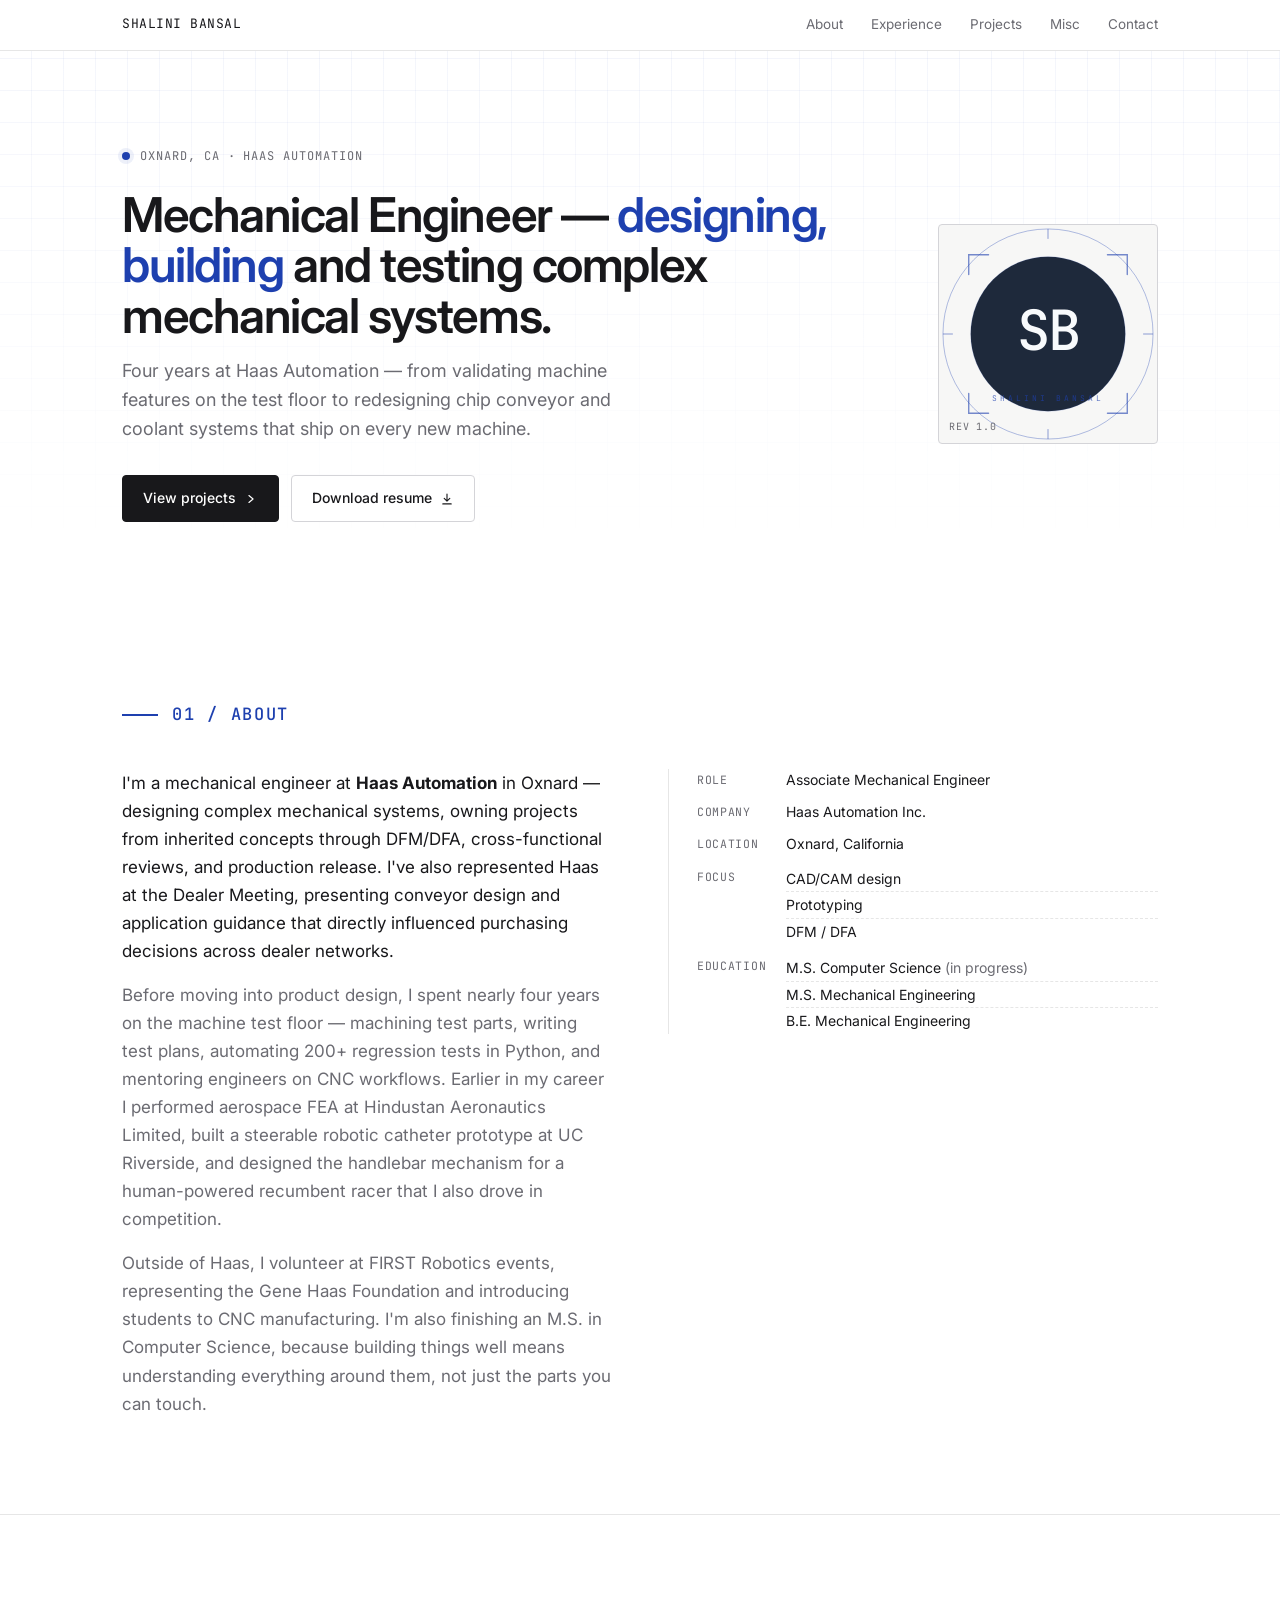
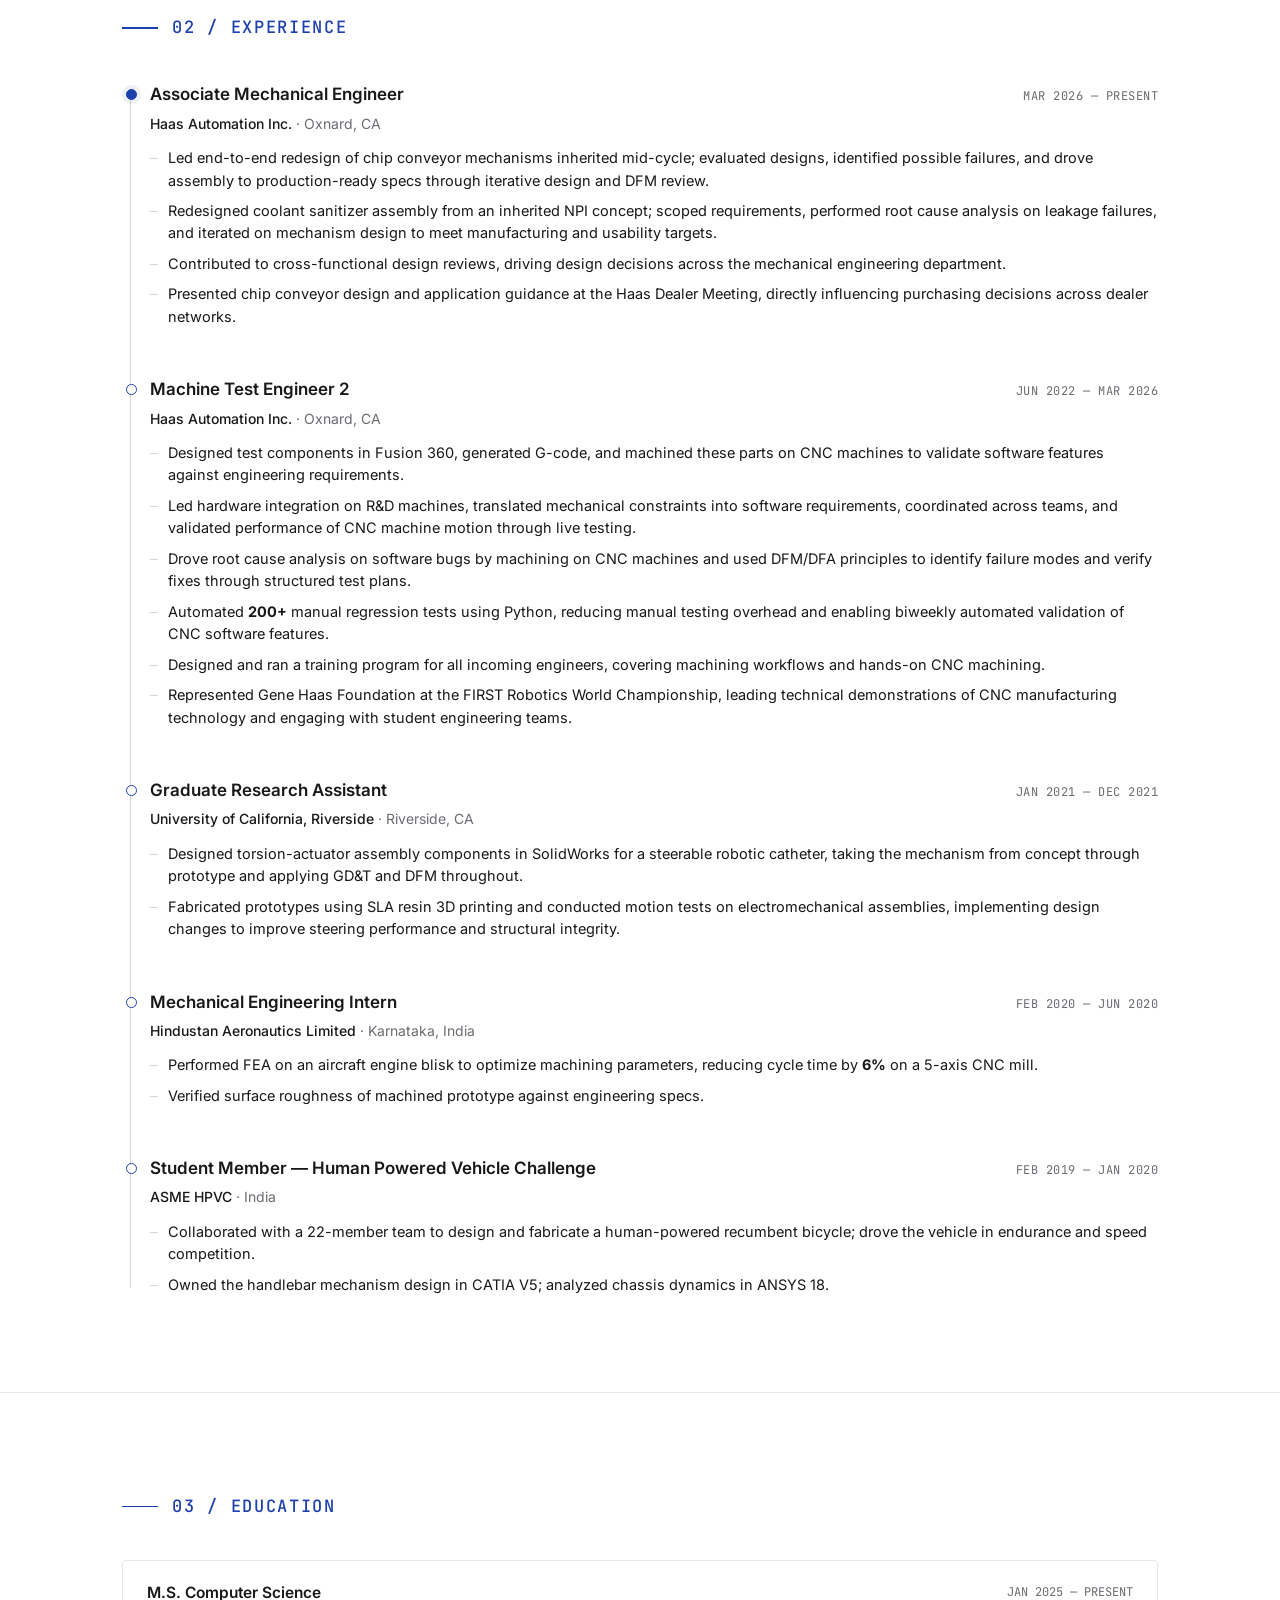
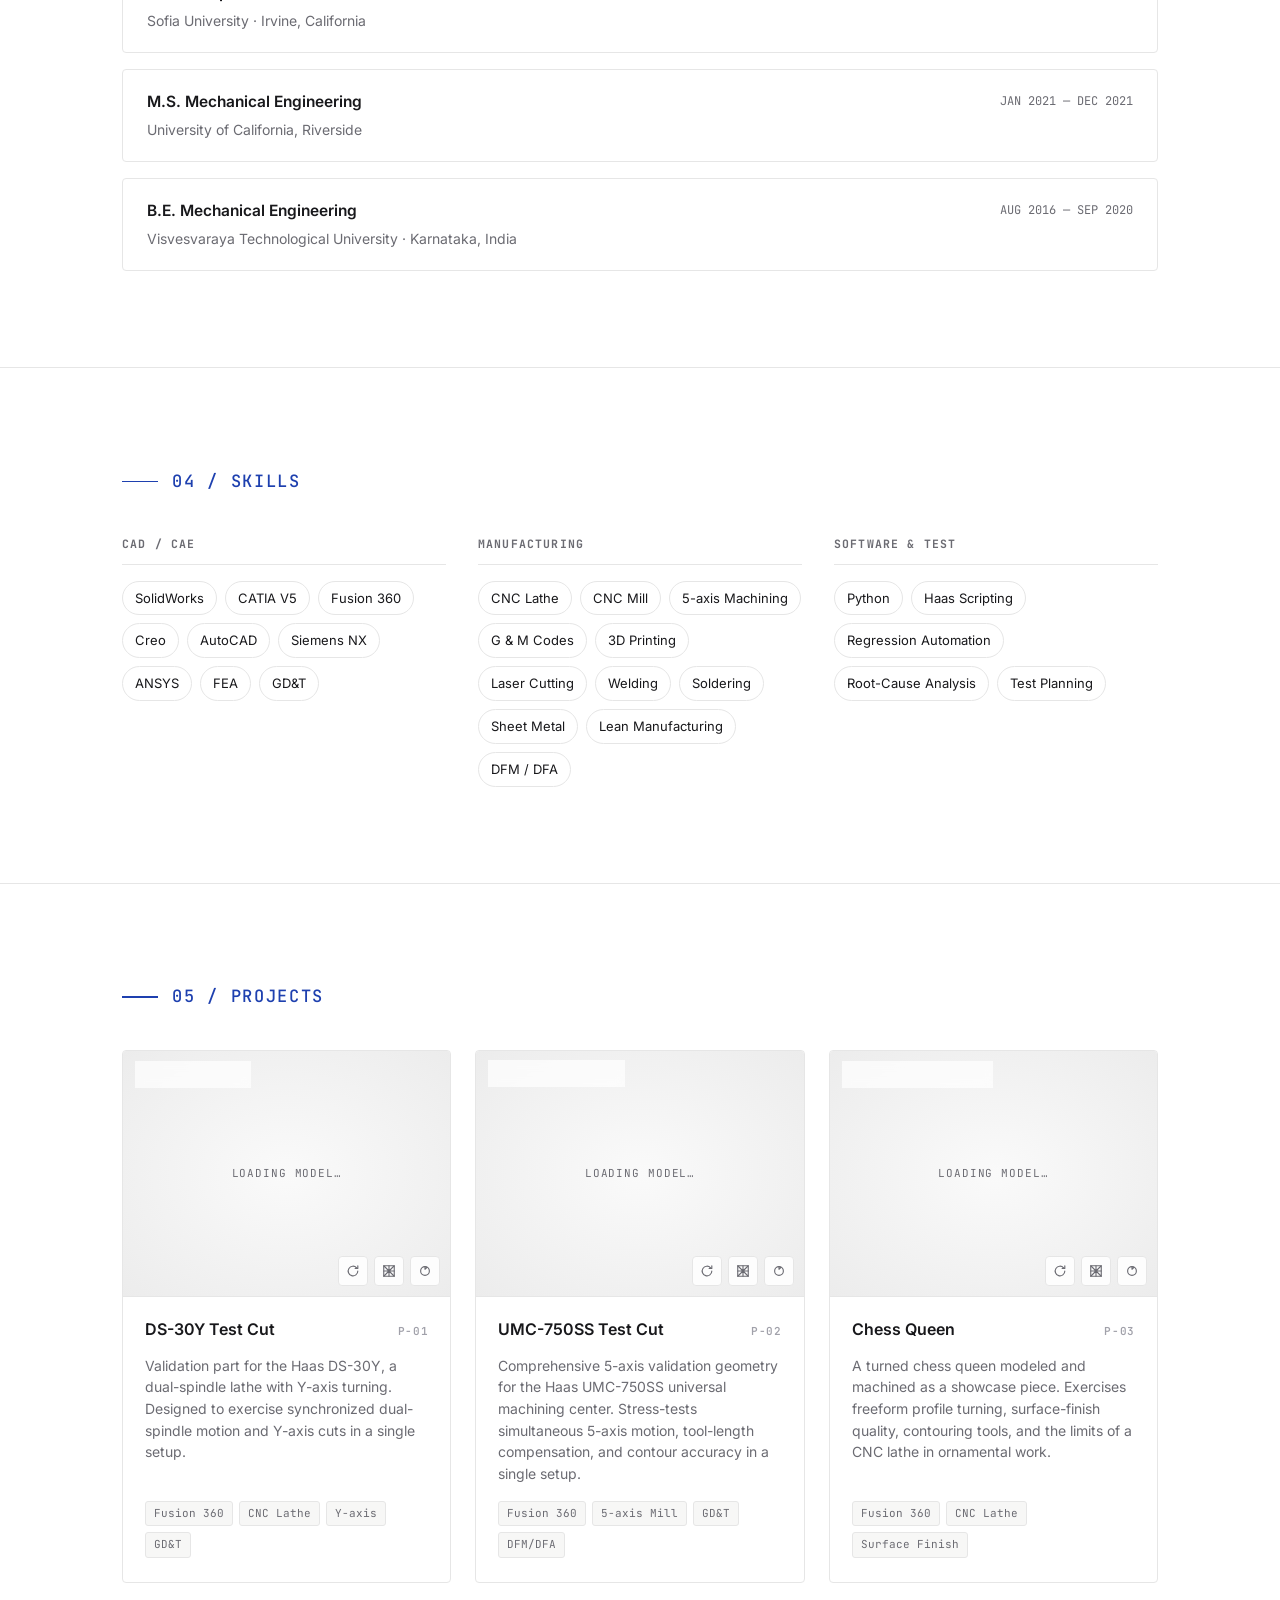
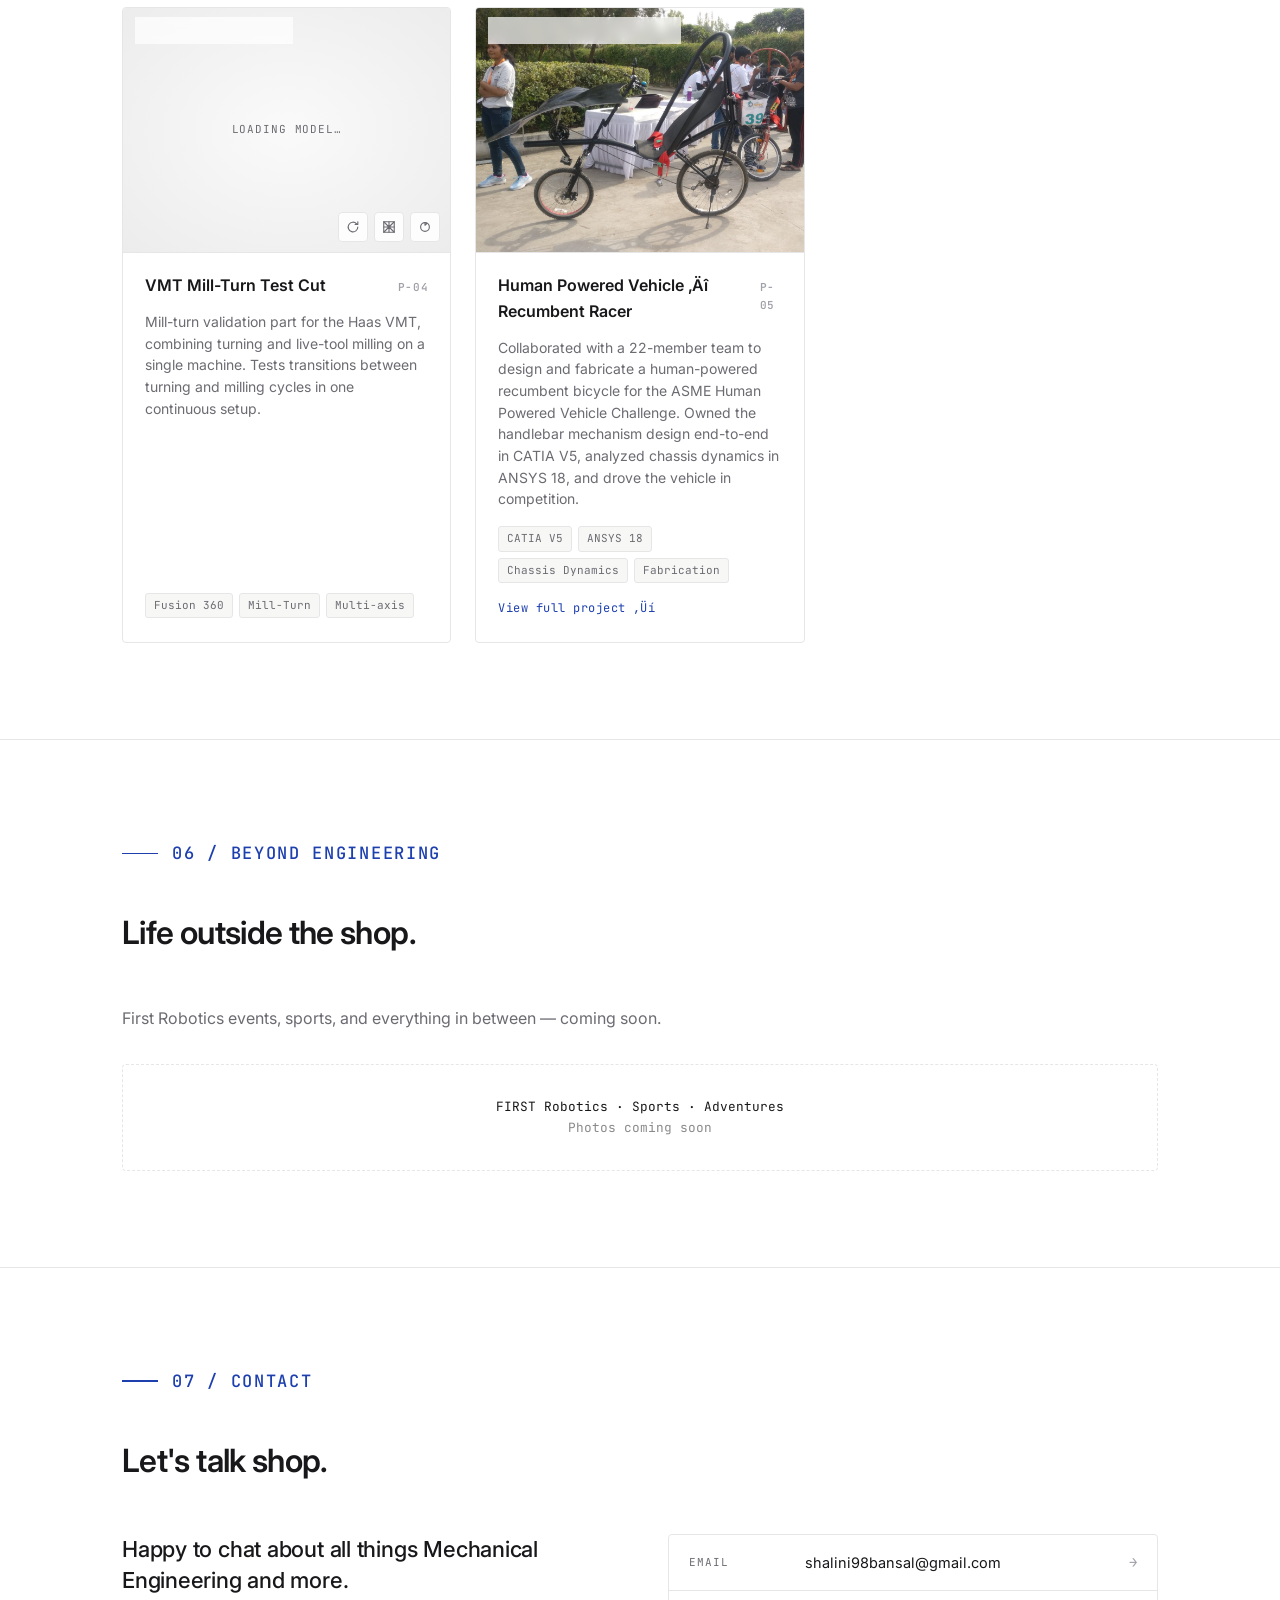
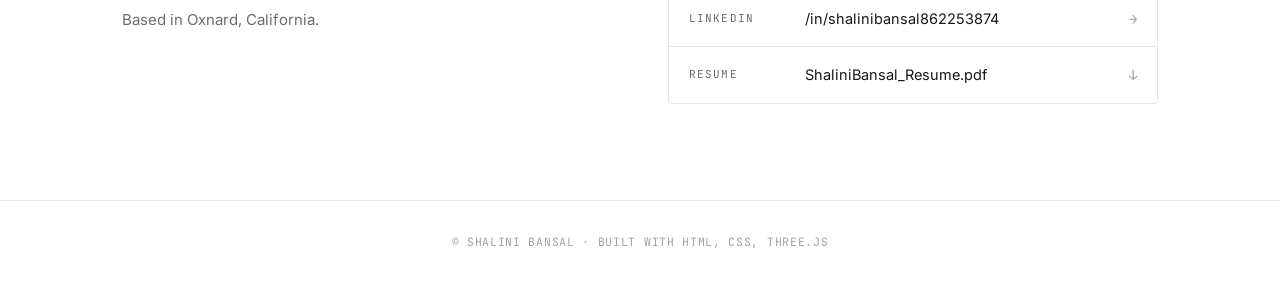
==== commit 5785dfd5: "Update index.html" ====
--- a/index.html
+++ b/index.html
@@ -414,15 +414,14 @@
         </article>
 
         <!-- Project 5: HPVC Recumbent Bicycle -->
-        <article class="project-card" data-project="hpvc">
-  <div class="viewer-frame" style="display:flex;align-items:center;justify-content:center;background:var(--surface-2);min-height:220px;">
-    <span class="viewer-label">HPVC · RECUMBENT BICYCLE</span>
-    <p style="color:var(--fg-muted);font-size:0.8rem;font-family:'JetBrains Mono',monospace;text-align:center;padding:1rem;">
-      Images &amp; CAD coming soon
-    </p>
+        <!-- Project 5: HPVC Recumbent Bicycle -->
+<article class="project-card" data-project="hpvc">
+  <div class="viewer-frame" style="min-height:220px;">
+    <span class="viewer-label">HPVC ¬∑ RECUMBENT BICYCLE</span>
+    <img src="images/vajra-hero.jpg" alt="Vajra at the ASME HPVC competition" style="width:100%;height:100%;object-fit:cover;">
   </div>
   <div class="project-body">
-    <div class="project-title">Human Powered Vehicle — Recumbent Racer <span class="project-num">P-05</span></div>
+    <div class="project-title">Human Powered Vehicle ‚Äî Recumbent Racer <span class="project-num">P-05</span></div>
     <p class="project-desc">
       Collaborated with a 22-member team to design and fabricate a human-powered recumbent
       bicycle for the ASME Human Powered Vehicle Challenge. Owned the handlebar mechanism
@@ -434,9 +433,11 @@
       <span class="project-tool">Chassis Dynamics</span>
       <span class="project-tool">Fabrication</span>
     </div>
-    <a href="projects/hpvc.html" class="project-link">View full project →</a>
+    <a href="projects/hpvc.html" class="project-link">View full project ‚Üí</a>
   </div>
 </article>
+
+
       </div>
     </div>
   </section>
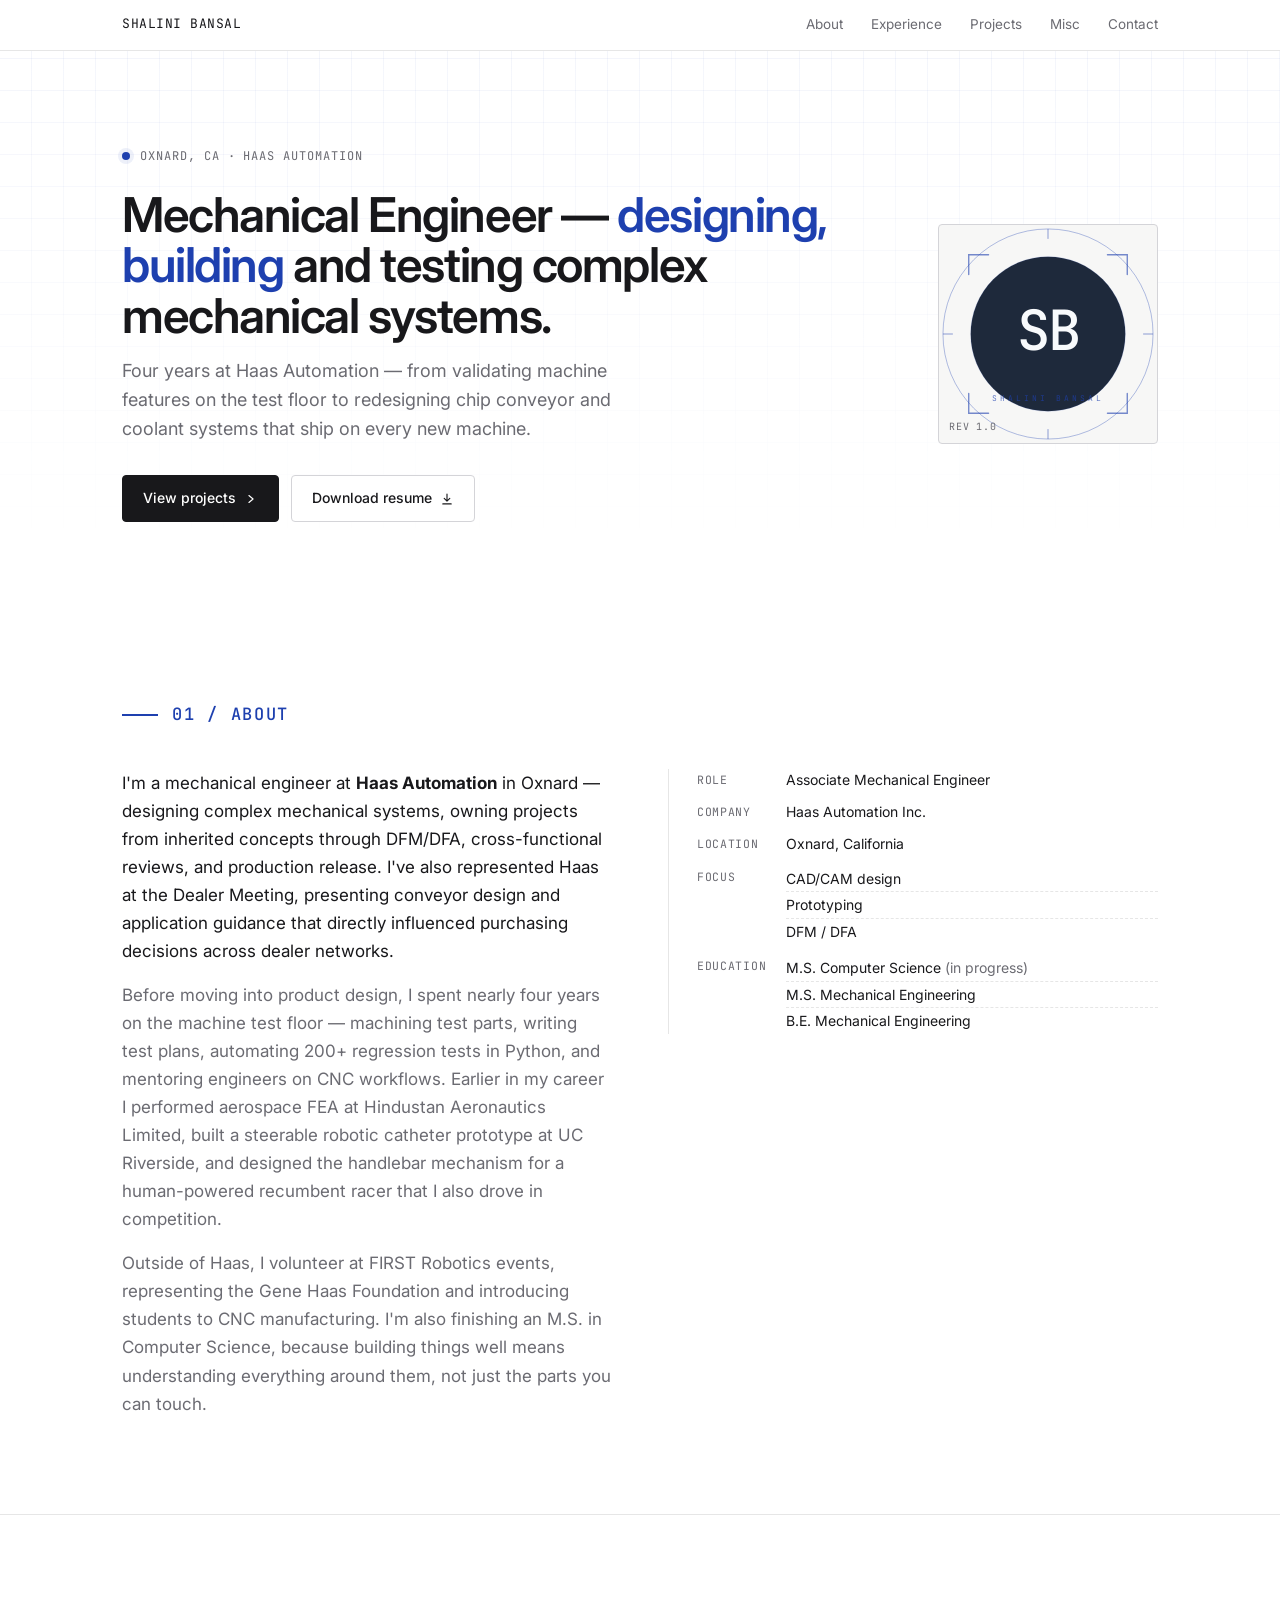
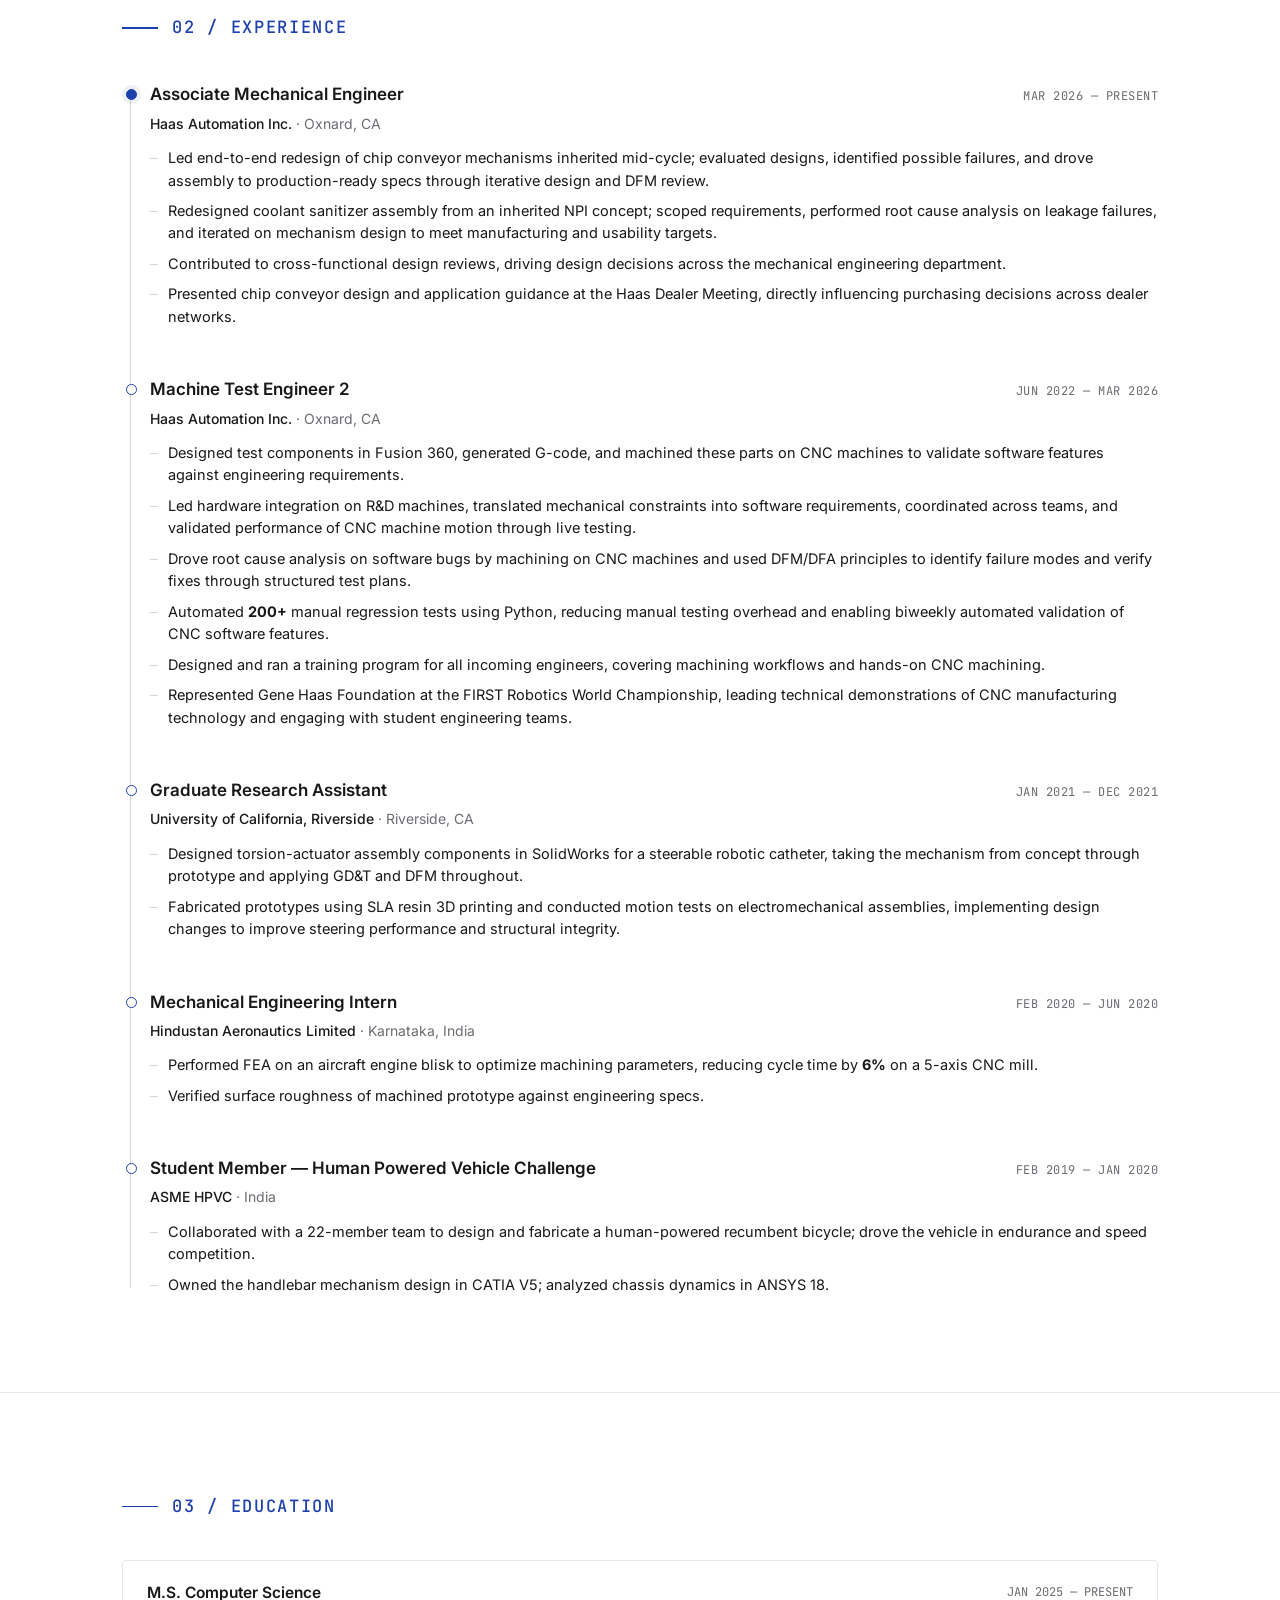
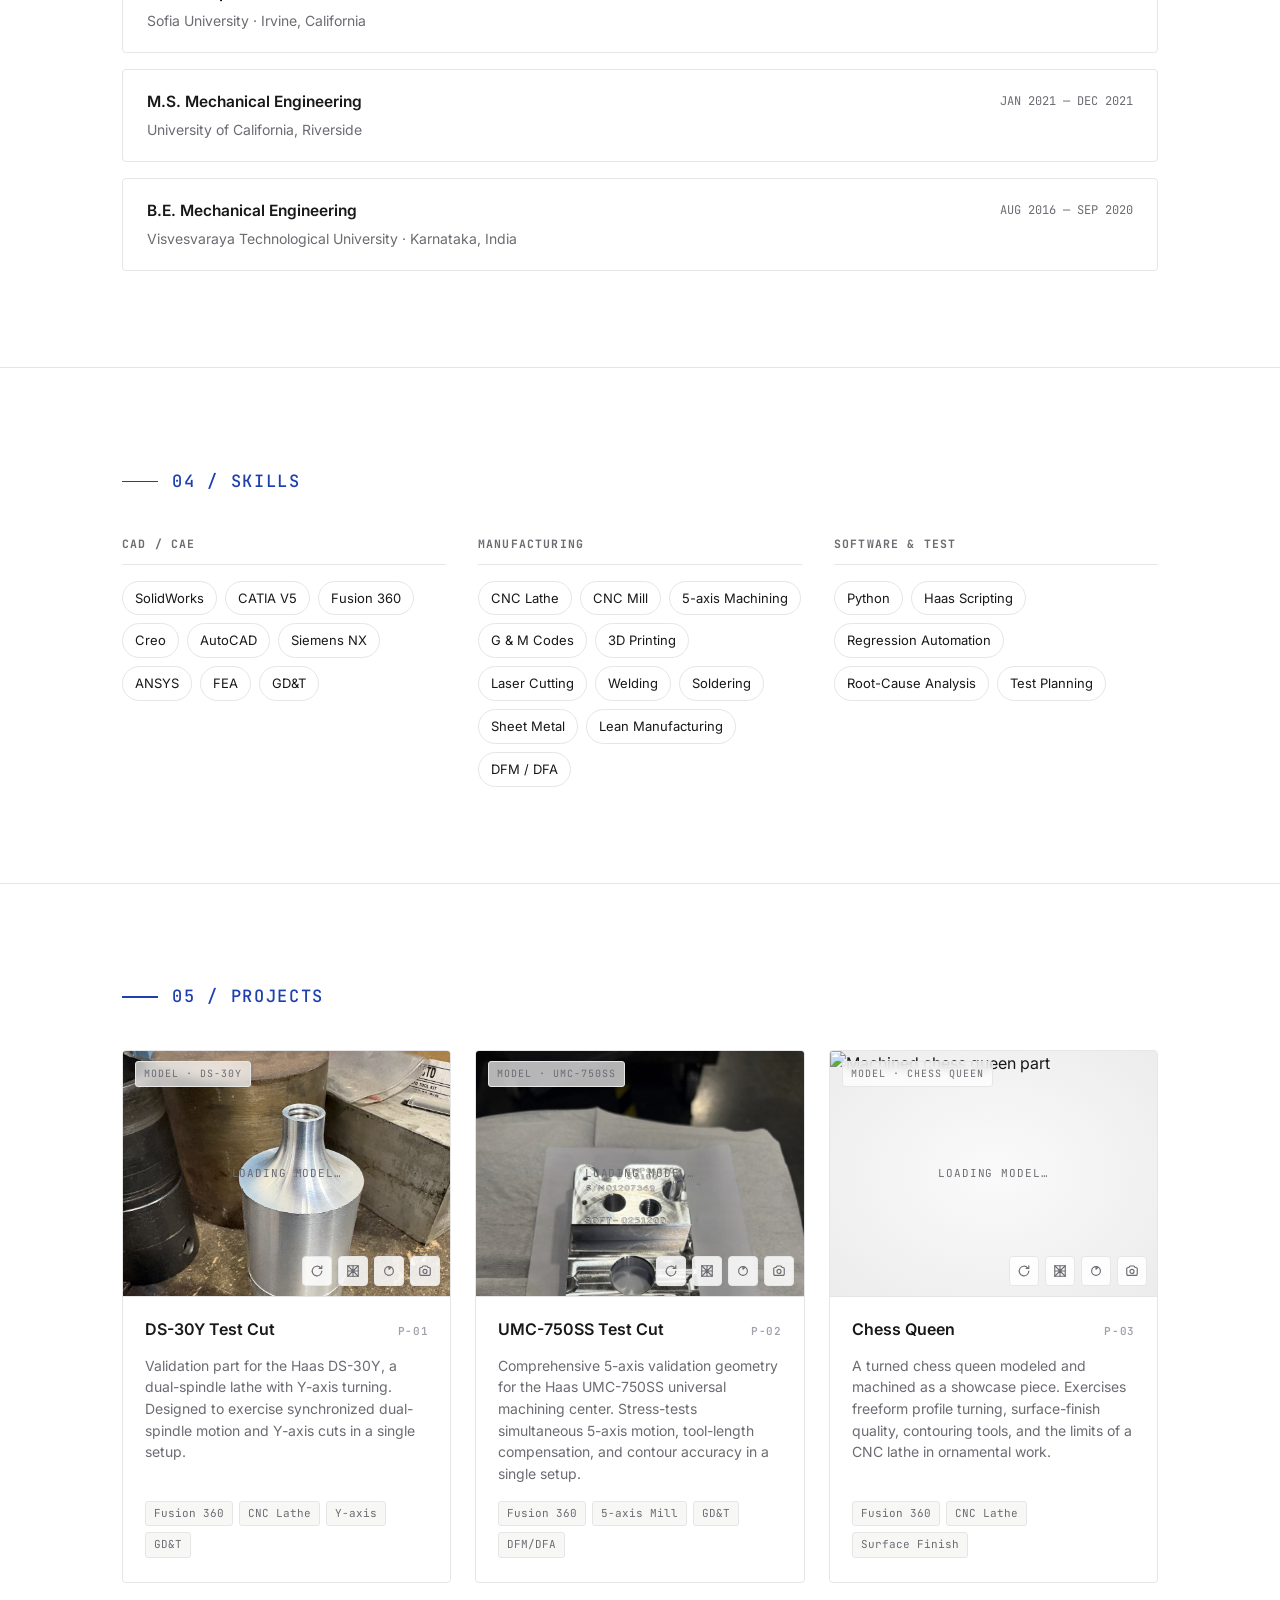
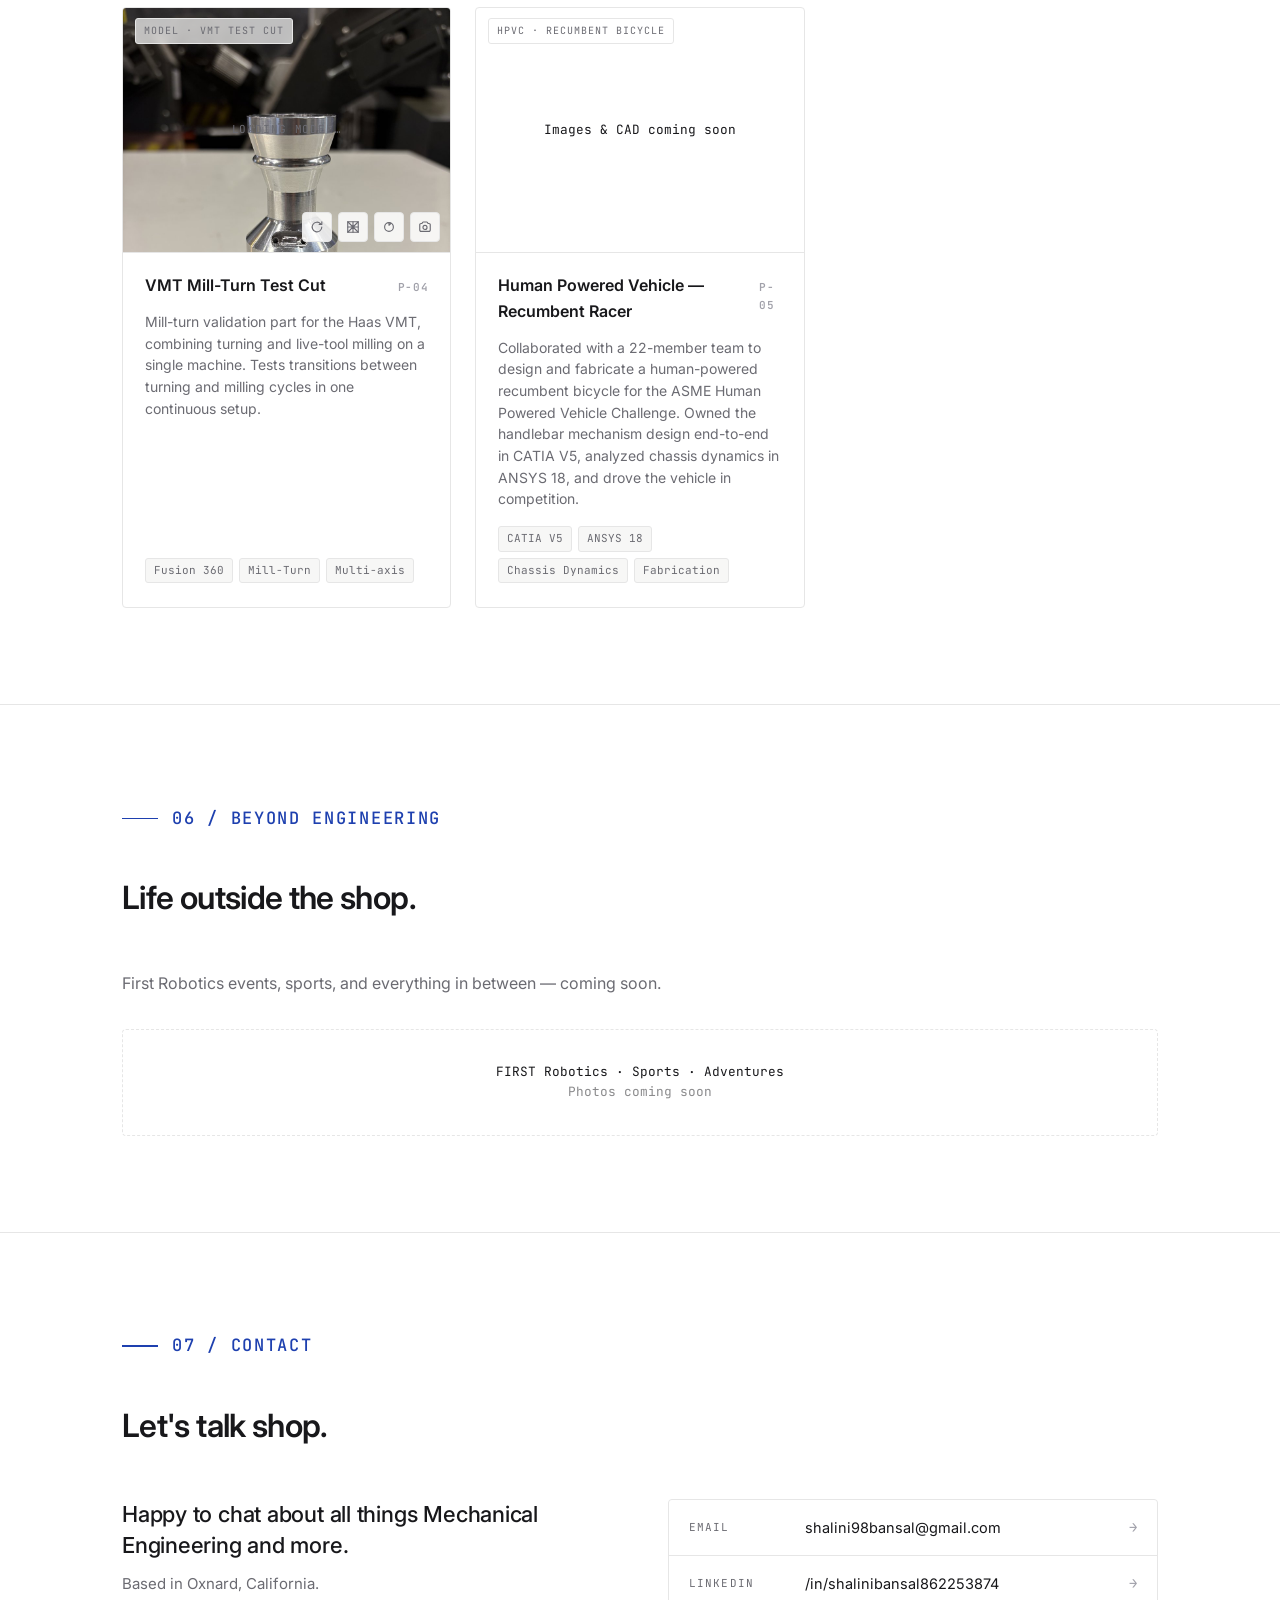
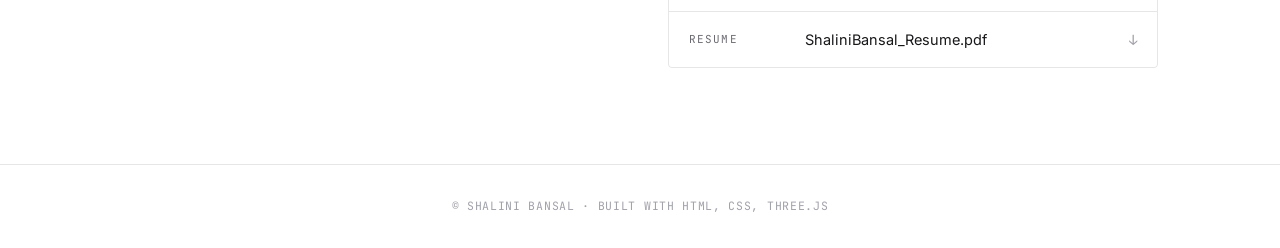
==== commit baa63053: "Add files via upload" ====
--- a/index.html
+++ b/index.html
@@ -305,6 +305,9 @@
             <span class="viewer-label">MODEL · DS-30Y</span>
             <div class="viewer-loading">Loading model&hellip;</div>
             <div class="viewer-error">Could not load model.<br>Try serving the site over HTTP (see README).</div>
+            <img class="viewer-photo" src="images/machined-ds30y.jpg" alt="Machined DS-30Y test cut part, view 1">
+            <img class="viewer-photo" src="images/machined-ds30y-2.jpg" alt="Machined DS-30Y test cut part, view 2">
+            <span class="viewer-photo-count">1 / 2</span>
             <div class="viewer-controls">
               <button class="viewer-btn" data-action="rotate" title="Toggle auto-rotate" aria-label="Toggle auto-rotate">
                 <svg viewBox="0 0 16 16" fill="none" stroke="currentColor" stroke-width="1.3" stroke-linecap="round" stroke-linejoin="round"><path d="M13.5 8a5.5 5.5 0 1 1-1.4-3.66"/><path d="M13.5 2v3h-3"/></svg>
@@ -315,6 +318,8 @@
               <button class="viewer-btn" data-action="reset" title="Reset view" aria-label="Reset view">
                 <svg viewBox="0 0 16 16" fill="none" stroke="currentColor" stroke-width="1.3" stroke-linecap="round" stroke-linejoin="round"><path d="M8 3v3l2-2"/><circle cx="8" cy="8" r="5"/></svg>
               </button>
+            
+              <button class="viewer-btn" data-action="photo" title="Cycle machined part photos (2)" aria-label="Cycle machined part photos"><svg viewBox="0 0 16 16" fill="none" stroke="currentColor" stroke-width="1.3" stroke-linecap="round" stroke-linejoin="round"><path d="M2 5.5A1.5 1.5 0 0 1 3.5 4h1l.7-1.2A1 1 0 0 1 6.06 2.3h3.88a1 1 0 0 1 .86.5L11.5 4h1A1.5 1.5 0 0 1 14 5.5v6A1.5 1.5 0 0 1 12.5 13h-9A1.5 1.5 0 0 1 2 11.5v-6Z"/><circle cx="8" cy="8.5" r="2.3"/></svg></button>
             </div>
           </div>
           <div class="project-body">
@@ -340,10 +345,13 @@
             <span class="viewer-label">MODEL · UMC-750SS</span>
             <div class="viewer-loading">Loading model&hellip;</div>
             <div class="viewer-error">Could not load model.<br>Try serving the site over HTTP (see README).</div>
+            <img class="viewer-photo" src="images/machined-umc750.jpg" alt="Machined UMC-750SS test cut part">
             <div class="viewer-controls">
               <button class="viewer-btn" data-action="rotate" title="Toggle auto-rotate"><svg viewBox="0 0 16 16" fill="none" stroke="currentColor" stroke-width="1.3" stroke-linecap="round" stroke-linejoin="round"><path d="M13.5 8a5.5 5.5 0 1 1-1.4-3.66"/><path d="M13.5 2v3h-3"/></svg></button>
               <button class="viewer-btn" data-action="wireframe" title="Toggle wireframe"><svg viewBox="0 0 16 16" fill="none" stroke="currentColor" stroke-width="1.3" stroke-linecap="round" stroke-linejoin="round"><rect x="2" y="2" width="12" height="12"/><path d="M2 8h12M8 2v12M2 2l12 12M14 2L2 14"/></svg></button>
               <button class="viewer-btn" data-action="reset" title="Reset view"><svg viewBox="0 0 16 16" fill="none" stroke="currentColor" stroke-width="1.3" stroke-linecap="round" stroke-linejoin="round"><path d="M8 3v3l2-2"/><circle cx="8" cy="8" r="5"/></svg></button>
+            
+              <button class="viewer-btn" data-action="photo" title="View machined part photo" aria-label="View machined part photo"><svg viewBox="0 0 16 16" fill="none" stroke="currentColor" stroke-width="1.3" stroke-linecap="round" stroke-linejoin="round"><path d="M2 5.5A1.5 1.5 0 0 1 3.5 4h1l.7-1.2A1 1 0 0 1 6.06 2.3h3.88a1 1 0 0 1 .86.5L11.5 4h1A1.5 1.5 0 0 1 14 5.5v6A1.5 1.5 0 0 1 12.5 13h-9A1.5 1.5 0 0 1 2 11.5v-6Z"/><circle cx="8" cy="8.5" r="2.3"/></svg></button>
             </div>
           </div>
           <div class="project-body">
@@ -367,10 +375,13 @@
             <span class="viewer-label">MODEL · CHESS QUEEN</span>
             <div class="viewer-loading">Loading model&hellip;</div>
             <div class="viewer-error">Could not load model.<br>Try serving the site over HTTP (see README).</div>
+            <img class="viewer-photo" src="images/machined-queen.jpg" alt="Machined chess queen part">
             <div class="viewer-controls">
               <button class="viewer-btn" data-action="rotate" title="Toggle auto-rotate"><svg viewBox="0 0 16 16" fill="none" stroke="currentColor" stroke-width="1.3" stroke-linecap="round" stroke-linejoin="round"><path d="M13.5 8a5.5 5.5 0 1 1-1.4-3.66"/><path d="M13.5 2v3h-3"/></svg></button>
               <button class="viewer-btn" data-action="wireframe" title="Toggle wireframe"><svg viewBox="0 0 16 16" fill="none" stroke="currentColor" stroke-width="1.3" stroke-linecap="round" stroke-linejoin="round"><rect x="2" y="2" width="12" height="12"/><path d="M2 8h12M8 2v12M2 2l12 12M14 2L2 14"/></svg></button>
               <button class="viewer-btn" data-action="reset" title="Reset view"><svg viewBox="0 0 16 16" fill="none" stroke="currentColor" stroke-width="1.3" stroke-linecap="round" stroke-linejoin="round"><path d="M8 3v3l2-2"/><circle cx="8" cy="8" r="5"/></svg></button>
+            
+              <button class="viewer-btn" data-action="photo" title="View machined part photo" aria-label="View machined part photo"><svg viewBox="0 0 16 16" fill="none" stroke="currentColor" stroke-width="1.3" stroke-linecap="round" stroke-linejoin="round"><path d="M2 5.5A1.5 1.5 0 0 1 3.5 4h1l.7-1.2A1 1 0 0 1 6.06 2.3h3.88a1 1 0 0 1 .86.5L11.5 4h1A1.5 1.5 0 0 1 14 5.5v6A1.5 1.5 0 0 1 12.5 13h-9A1.5 1.5 0 0 1 2 11.5v-6Z"/><circle cx="8" cy="8.5" r="2.3"/></svg></button>
             </div>
           </div>
           <div class="project-body">
@@ -393,10 +404,13 @@
             <span class="viewer-label">MODEL · VMT TEST CUT</span>
             <div class="viewer-loading">Loading model&hellip;</div>
             <div class="viewer-error">Could not load model.<br>Try serving the site over HTTP (see README).</div>
+            <img class="viewer-photo" src="images/machined-vmt.jpg" alt="Machined VMT mill-turn test cut part">
             <div class="viewer-controls">
               <button class="viewer-btn" data-action="rotate" title="Toggle auto-rotate"><svg viewBox="0 0 16 16" fill="none" stroke="currentColor" stroke-width="1.3" stroke-linecap="round" stroke-linejoin="round"><path d="M13.5 8a5.5 5.5 0 1 1-1.4-3.66"/><path d="M13.5 2v3h-3"/></svg></button>
               <button class="viewer-btn" data-action="wireframe" title="Toggle wireframe"><svg viewBox="0 0 16 16" fill="none" stroke="currentColor" stroke-width="1.3" stroke-linecap="round" stroke-linejoin="round"><rect x="2" y="2" width="12" height="12"/><path d="M2 8h12M8 2v12M2 2l12 12M14 2L2 14"/></svg></button>
               <button class="viewer-btn" data-action="reset" title="Reset view"><svg viewBox="0 0 16 16" fill="none" stroke="currentColor" stroke-width="1.3" stroke-linecap="round" stroke-linejoin="round"><path d="M8 3v3l2-2"/><circle cx="8" cy="8" r="5"/></svg></button>
+            
+              <button class="viewer-btn" data-action="photo" title="View machined part photo" aria-label="View machined part photo"><svg viewBox="0 0 16 16" fill="none" stroke="currentColor" stroke-width="1.3" stroke-linecap="round" stroke-linejoin="round"><path d="M2 5.5A1.5 1.5 0 0 1 3.5 4h1l.7-1.2A1 1 0 0 1 6.06 2.3h3.88a1 1 0 0 1 .86.5L11.5 4h1A1.5 1.5 0 0 1 14 5.5v6A1.5 1.5 0 0 1 12.5 13h-9A1.5 1.5 0 0 1 2 11.5v-6Z"/><circle cx="8" cy="8.5" r="2.3"/></svg></button>
             </div>
           </div>
           <div class="project-body">
@@ -414,29 +428,28 @@
         </article>
 
         <!-- Project 5: HPVC Recumbent Bicycle -->
-        <!-- Project 5: HPVC Recumbent Bicycle -->
-<article class="project-card" data-project="hpvc">
-  <div class="viewer-frame" style="min-height:220px;">
-    <span class="viewer-label">HPVC ¬∑ RECUMBENT BICYCLE</span>
-    <img src="images/vajra-hero.jpg" alt="Vajra at the ASME HPVC competition" style="width:100%;height:100%;object-fit:cover;">
-  </div>
-  <div class="project-body">
-    <div class="project-title">Human Powered Vehicle ‚Äî Recumbent Racer <span class="project-num">P-05</span></div>
-    <p class="project-desc">
-      Collaborated with a 22-member team to design and fabricate a human-powered recumbent
-      bicycle for the ASME Human Powered Vehicle Challenge. Owned the handlebar mechanism
-      design end-to-end in CATIA V5, analyzed chassis dynamics in ANSYS 18, and drove the vehicle in competition.
-    </p>
-    <div class="project-tools">
-      <span class="project-tool">CATIA V5</span>
-      <span class="project-tool">ANSYS 18</span>
-      <span class="project-tool">Chassis Dynamics</span>
-      <span class="project-tool">Fabrication</span>
-    </div>
-    <a href="projects/hpvc.html" class="project-link">View full project ‚Üí</a>
-  </div>
-</article>
-
+        <article class="project-card" data-project="hpvc">
+          <div class="viewer-frame" style="display:flex;align-items:center;justify-content:center;background:var(--surface-2);min-height:220px;">
+            <span class="viewer-label">HPVC · RECUMBENT BICYCLE</span>
+            <p style="color:var(--fg-muted);font-size:0.8rem;font-family:'JetBrains Mono',monospace;text-align:center;padding:1rem;">
+              Images &amp; CAD coming soon
+            </p>
+          </div>
+          <div class="project-body">
+            <div class="project-title">Human Powered Vehicle — Recumbent Racer <span class="project-num">P-05</span></div>
+            <p class="project-desc">
+              Collaborated with a 22-member team to design and fabricate a human-powered recumbent
+              bicycle for the ASME Human Powered Vehicle Challenge. Owned the handlebar mechanism
+              design end-to-end in CATIA V5, analyzed chassis dynamics in ANSYS 18, and drove the vehicle in competition.
+            </p>
+            <div class="project-tools">
+              <span class="project-tool">CATIA V5</span>
+              <span class="project-tool">ANSYS 18</span>
+              <span class="project-tool">Chassis Dynamics</span>
+              <span class="project-tool">Fabrication</span>
+            </div>
+          </div>
+        </article>
 
       </div>
     </div>
@@ -515,5 +528,38 @@
     ]);
   </script>
 
+  <script>
+    // Machined-part photo toggle — cycles model -> photo 1 -> photo 2 (if present) -> back to model.
+    // Independent of the Three.js viewer logic in assets/viewer.js.
+    document.querySelectorAll('.viewer-btn[data-action="photo"]').forEach(function (btn) {
+      btn.addEventListener('click', function () {
+        var frame = btn.closest('.viewer-frame');
+        if (!frame) return;
+        var photos = Array.prototype.slice.call(frame.querySelectorAll('.viewer-photo'));
+        if (photos.length === 0) return;
+        var counter = frame.querySelector('.viewer-photo-count');
+        var activeIndex = photos.findIndex(function (p) { return p.classList.contains('active'); });
+
+        if (activeIndex === -1) {
+          frame.classList.add('show-photo');
+          photos[0].classList.add('active');
+          btn.classList.add('active');
+        } else if (activeIndex < photos.length - 1) {
+          photos[activeIndex].classList.remove('active');
+          photos[activeIndex + 1].classList.add('active');
+        } else {
+          photos[activeIndex].classList.remove('active');
+          frame.classList.remove('show-photo');
+          btn.classList.remove('active');
+        }
+
+        if (counter) {
+          var newIndex = photos.findIndex(function (p) { return p.classList.contains('active'); });
+          if (newIndex !== -1) counter.textContent = (newIndex + 1) + ' / ' + photos.length;
+        }
+      });
+    });
+  </script>
+
 </body>
 </html>
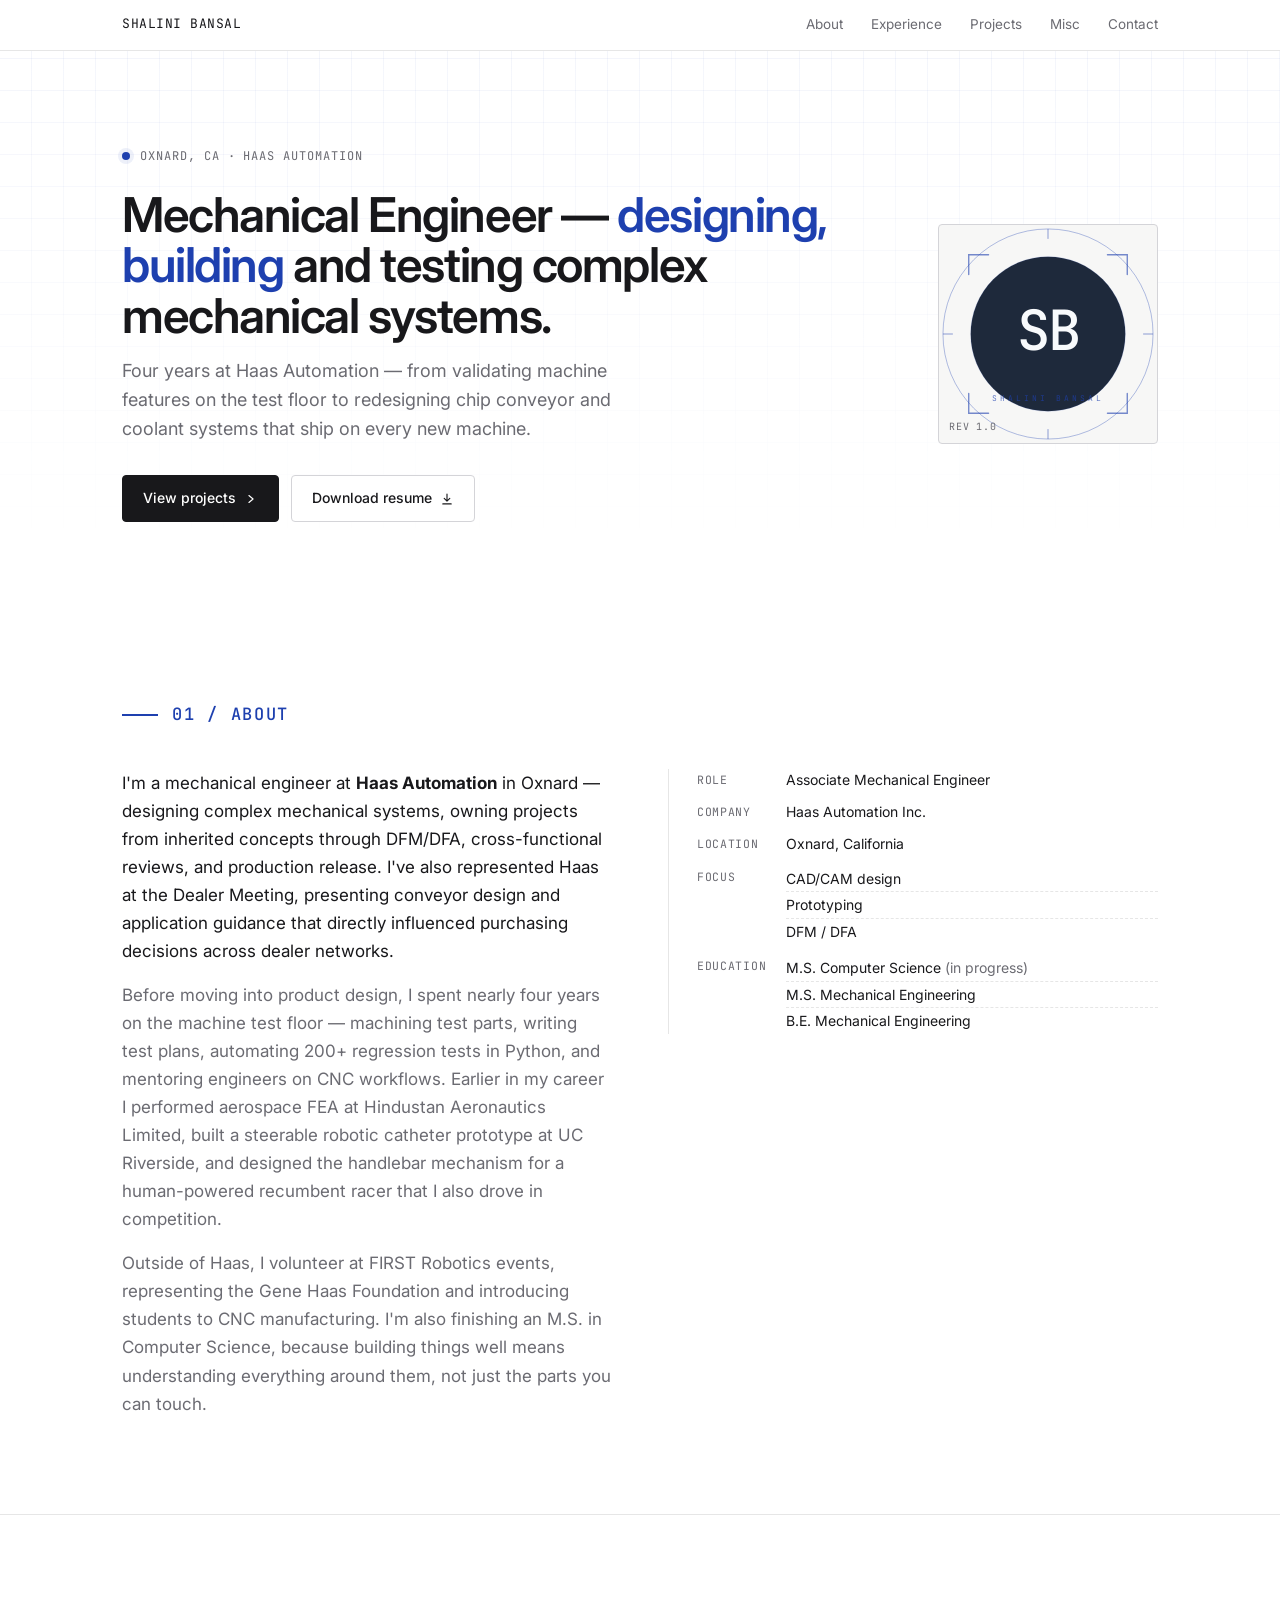
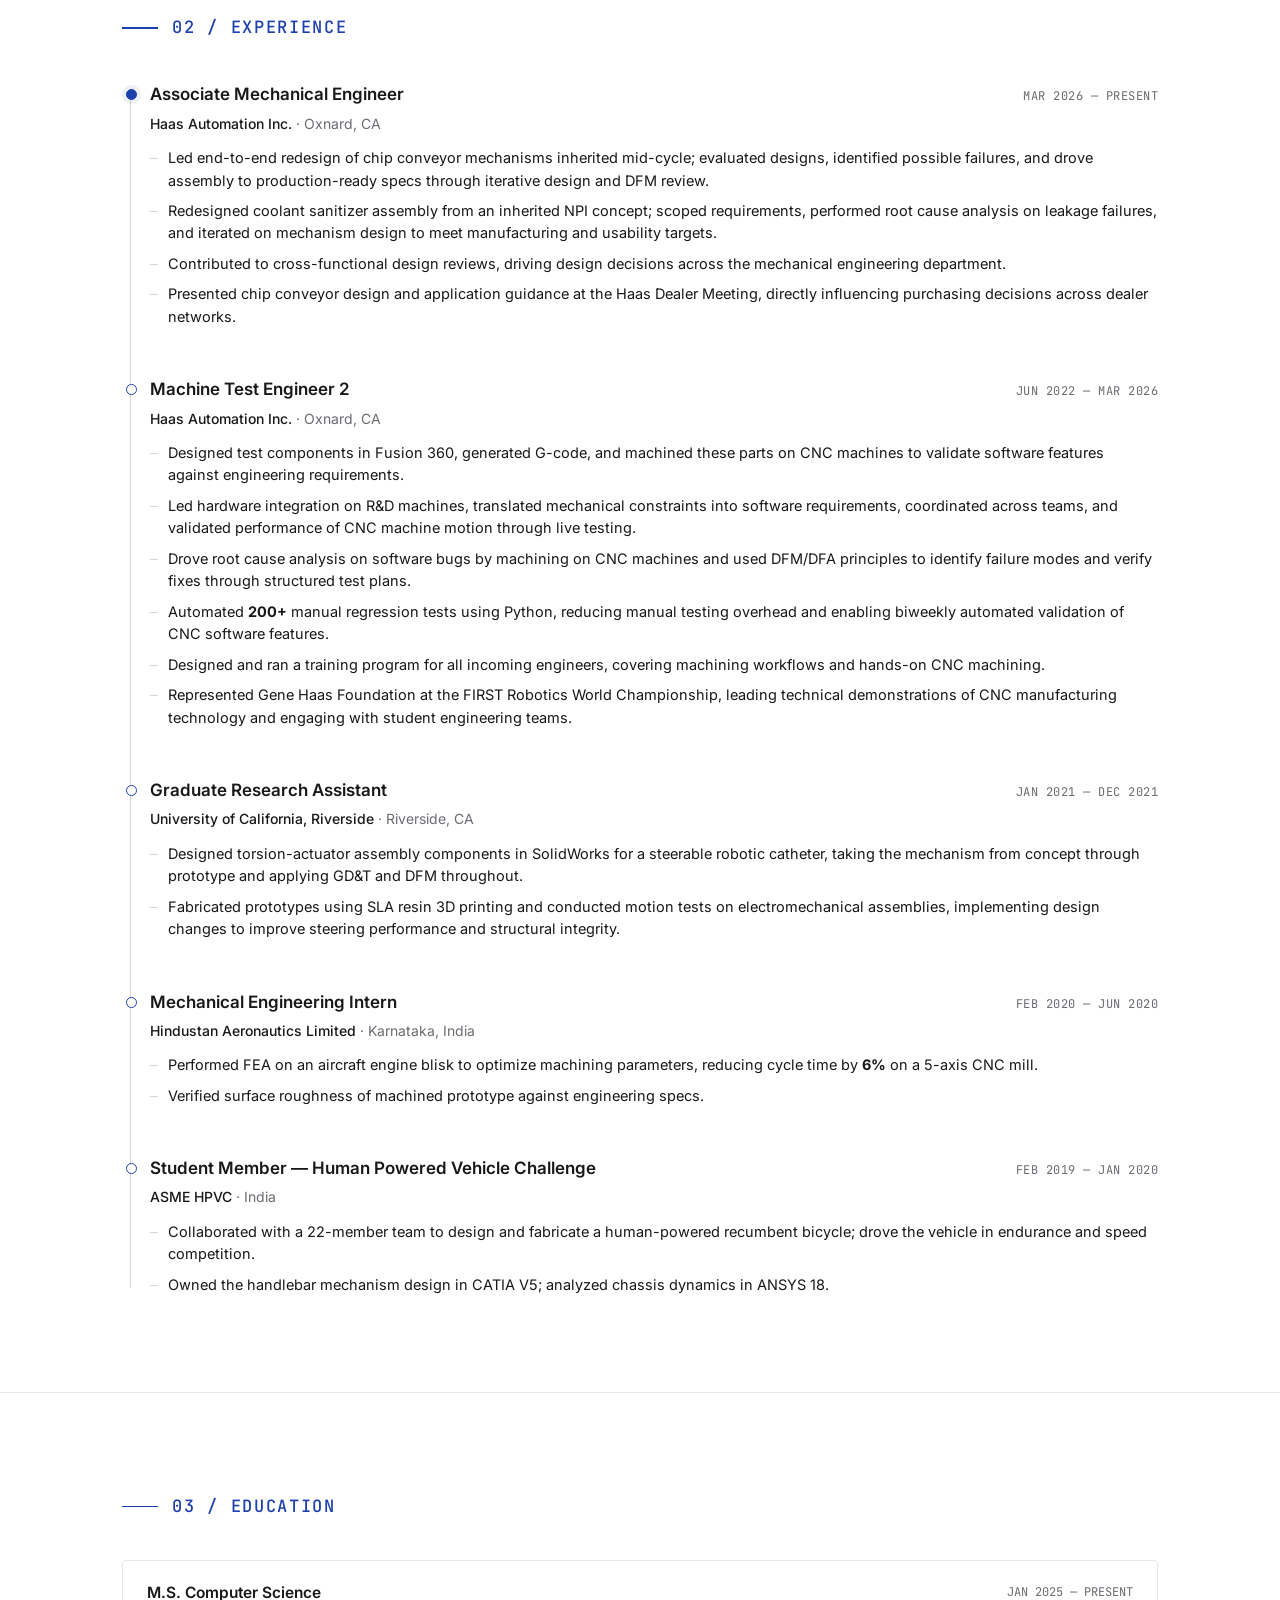
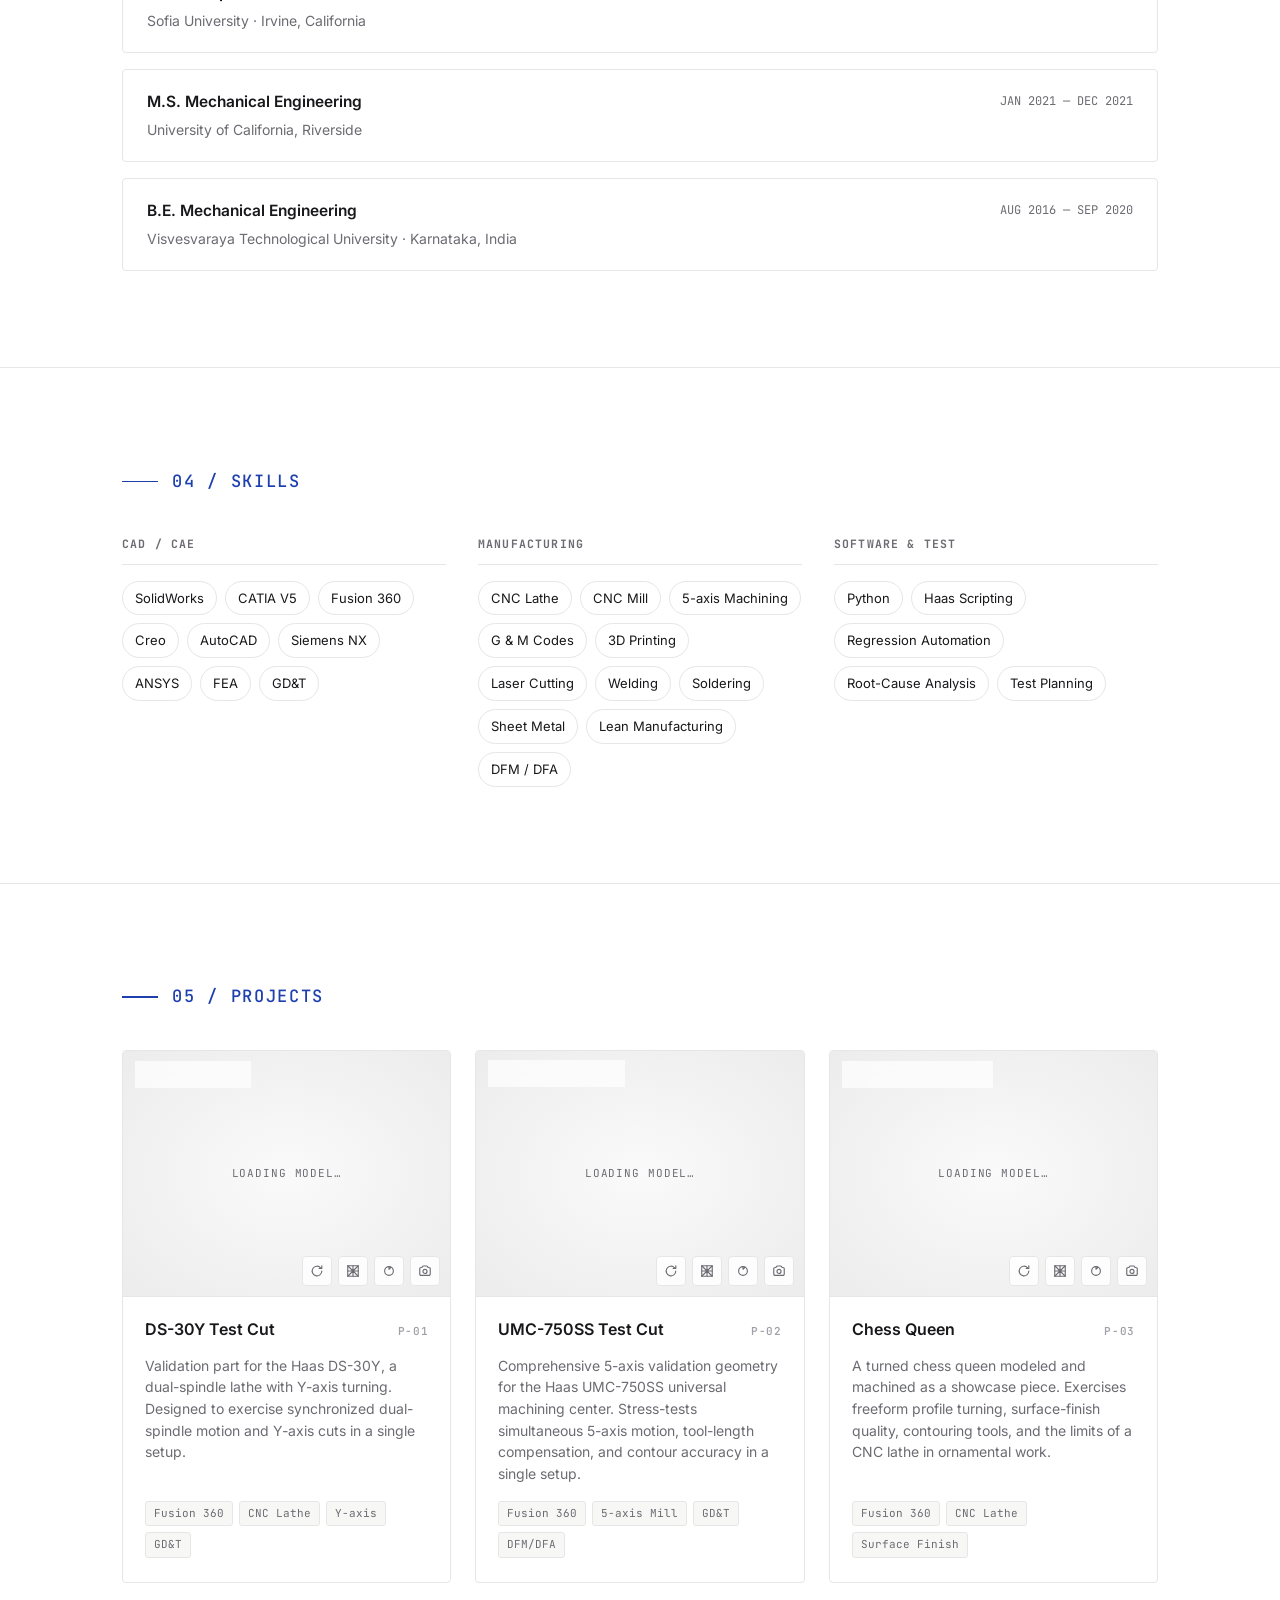
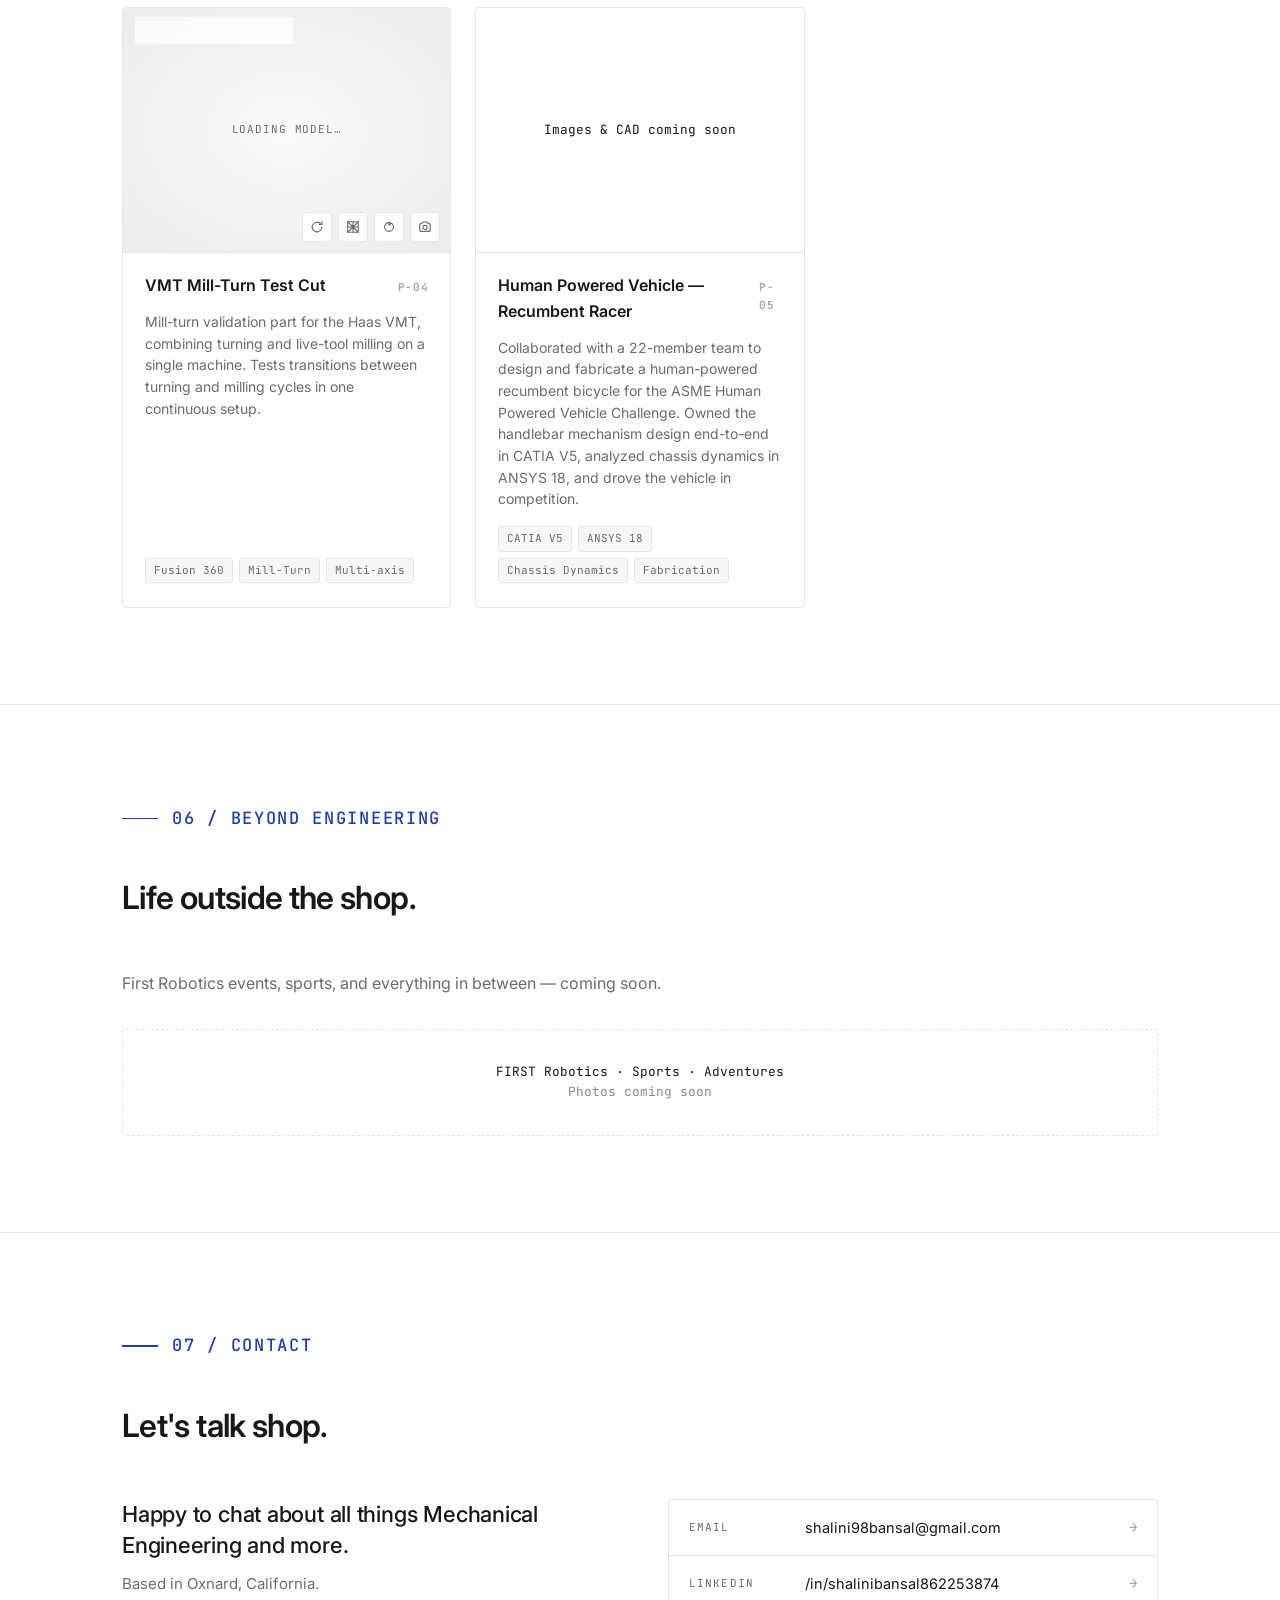
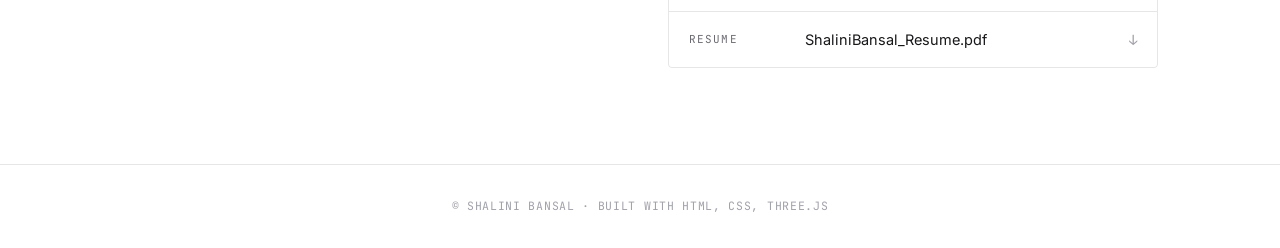
==== commit 4a725d34: "Add files via upload" ====
--- a/index.html
+++ b/index.html
@@ -531,10 +531,27 @@
   <script>
     // Machined-part photo toggle — cycles model -> photo 1 -> photo 2 (if present) -> back to model.
     // Independent of the Three.js viewer logic in assets/viewer.js.
+
+    var CAMERA_ICON = '<svg viewBox="0 0 16 16" fill="none" stroke="currentColor" stroke-width="1.3" stroke-linecap="round" stroke-linejoin="round"><path d="M2 5.5A1.5 1.5 0 0 1 3.5 4h1l.7-1.2A1 1 0 0 1 6.06 2.3h3.88a1 1 0 0 1 .86.5L11.5 4h1A1.5 1.5 0 0 1 14 5.5v6A1.5 1.5 0 0 1 12.5 13h-9A1.5 1.5 0 0 1 2 11.5v-6Z"/><circle cx="8" cy="8.5" r="2.3"/></svg>';
+    var CUBE_ICON = '<svg viewBox="0 0 16 16" fill="none" stroke="currentColor" stroke-width="1.3" stroke-linecap="round" stroke-linejoin="round"><path d="M8 1.5 14 5v6l-6 3.5L2 11V5l6-3.5Z"/><path d="M8 8.5v6M8 8.5 14 5M8 8.5 2 5"/></svg>';
+
+    function resetToModel(frame, btn) {
+      frame.classList.remove('show-photo');
+      frame.querySelectorAll('.viewer-photo').forEach(function (p) { p.classList.remove('active'); });
+      btn.classList.remove('active');
+      btn.innerHTML = CAMERA_ICON;
+      btn.title = 'View machined part photo';
+      btn.setAttribute('aria-label', 'View machined part photo');
+    }
+
     document.querySelectorAll('.viewer-btn[data-action="photo"]').forEach(function (btn) {
+      var frame = btn.closest('.viewer-frame');
+      if (!frame) return;
+
+      // Always start on the 3D model, no matter what state was left over from a previous visit/click.
+      resetToModel(frame, btn);
+
       btn.addEventListener('click', function () {
-        var frame = btn.closest('.viewer-frame');
-        if (!frame) return;
         var photos = Array.prototype.slice.call(frame.querySelectorAll('.viewer-photo'));
         if (photos.length === 0) return;
         var counter = frame.querySelector('.viewer-photo-count');
@@ -544,13 +561,14 @@
           frame.classList.add('show-photo');
           photos[0].classList.add('active');
           btn.classList.add('active');
+          btn.innerHTML = CUBE_ICON;
+          btn.title = 'View 3D model';
+          btn.setAttribute('aria-label', 'View 3D model');
         } else if (activeIndex < photos.length - 1) {
           photos[activeIndex].classList.remove('active');
           photos[activeIndex + 1].classList.add('active');
         } else {
-          photos[activeIndex].classList.remove('active');
-          frame.classList.remove('show-photo');
-          btn.classList.remove('active');
+          resetToModel(frame, btn);
         }
 
         if (counter) {
--- a/assets/styles.css
+++ b/assets/styles.css
@@ -508,3 +508,47 @@
   transition: gap 0.15s ease;
 }
 .project-link:hover { gap: 10px; }
+
+/* Machined-part photo toggle inside the 3D viewer frame — supports multiple photos per card, cycled by the button */
+.viewer-photo {
+  position: absolute;
+  inset: 0;
+  width: 100%;
+  height: 100%;
+  object-fit: cover;
+  opacity: 0;
+  pointer-events: none;
+  transition: opacity 0.25s ease;
+}
+.viewer-photo.active {
+  opacity: 1;
+  pointer-events: auto;
+}
+/* Belt-and-suspenders: guarantee the photo stays hidden unless the frame is
+   explicitly in show-photo state, regardless of any stray .active class. */
+.viewer-frame:not(.show-photo) .viewer-photo {
+  opacity: 0 !important;
+  pointer-events: none !important;
+}
+.viewer-frame.show-photo canvas {
+  opacity: 0;
+  transition: opacity 0.25s ease;
+}
+.viewer-photo-count {
+  position: absolute;
+  bottom: 10px; left: 12px;
+  font-family: var(--font-mono);
+  font-size: 10px; letter-spacing: 0.06em;
+  color: var(--text-muted);
+  background: rgba(255,255,255,0.7);
+  backdrop-filter: blur(4px);
+  padding: 3px 7px;
+  border-radius: 3px;
+  border: 1px solid var(--border);
+  opacity: 0;
+  pointer-events: none;
+  transition: opacity 0.25s ease;
+}
+.viewer-frame.show-photo .viewer-photo-count {
+  opacity: 1;
+}
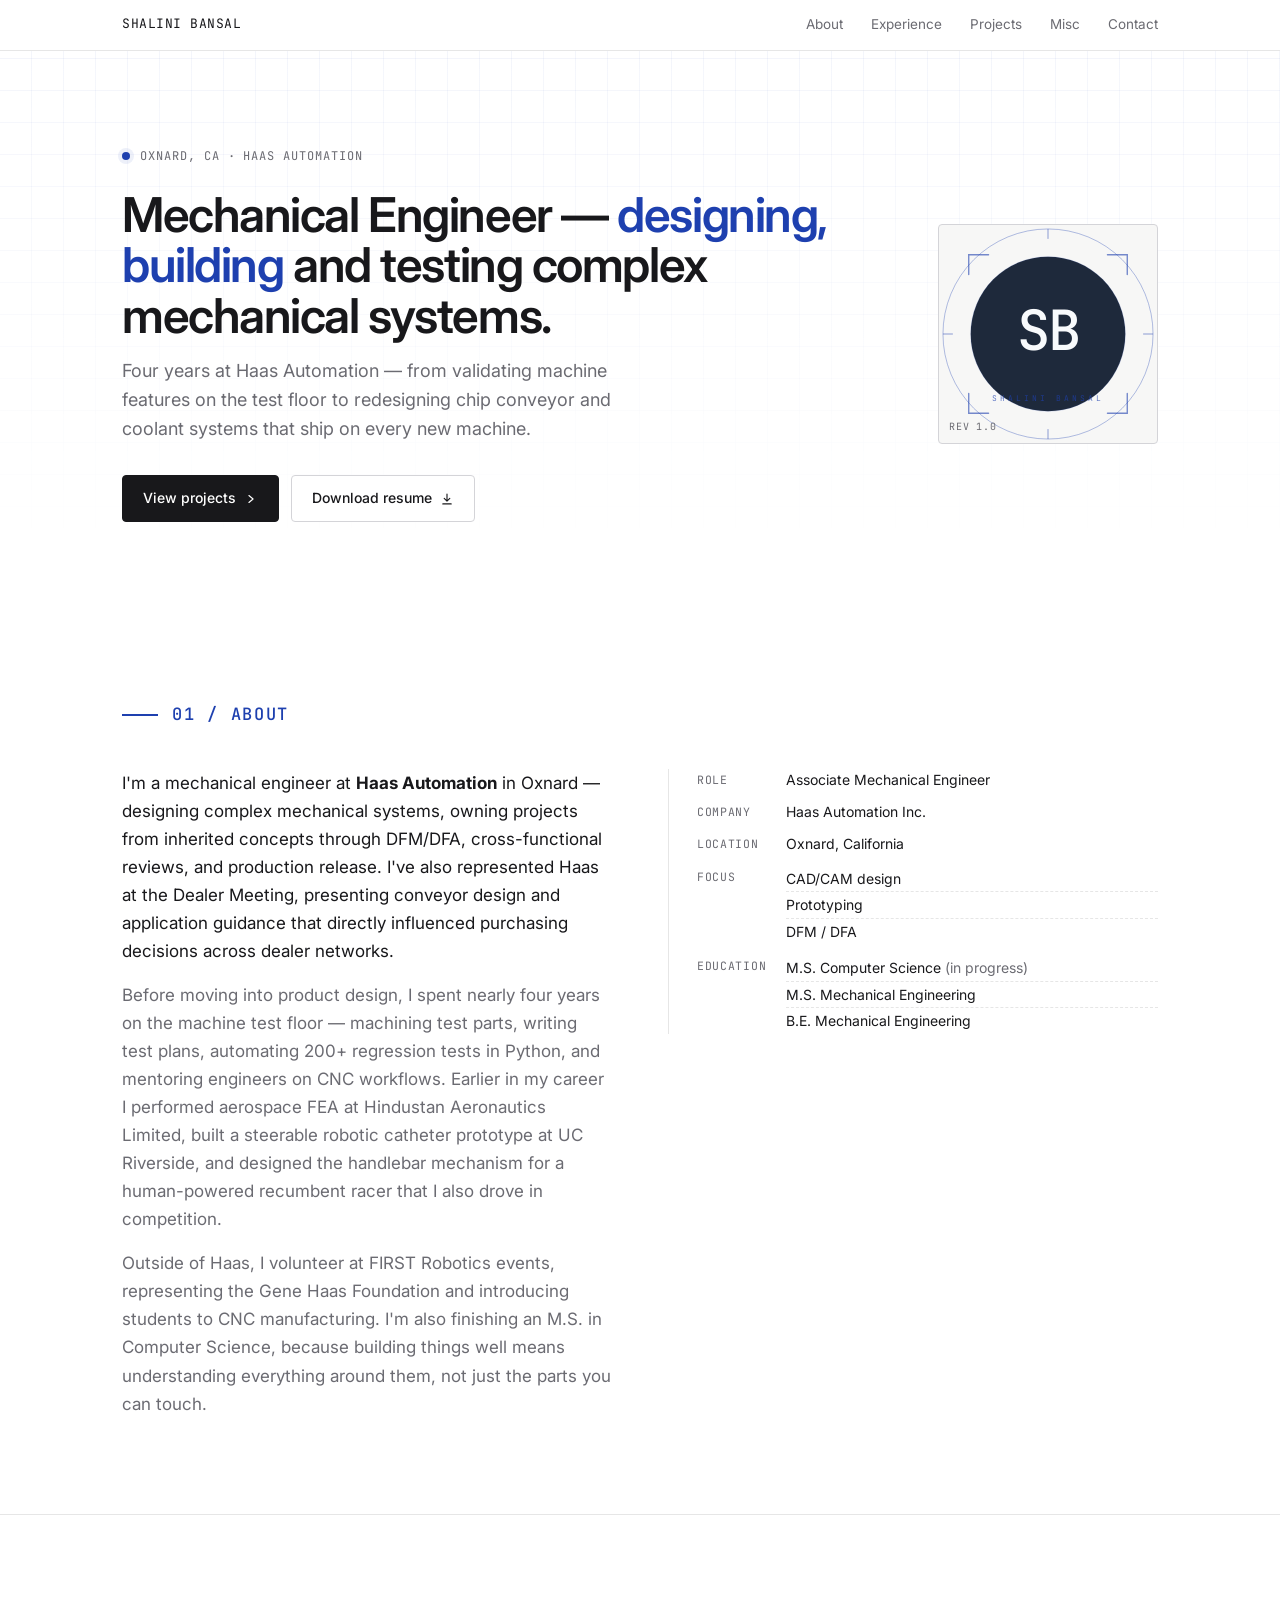
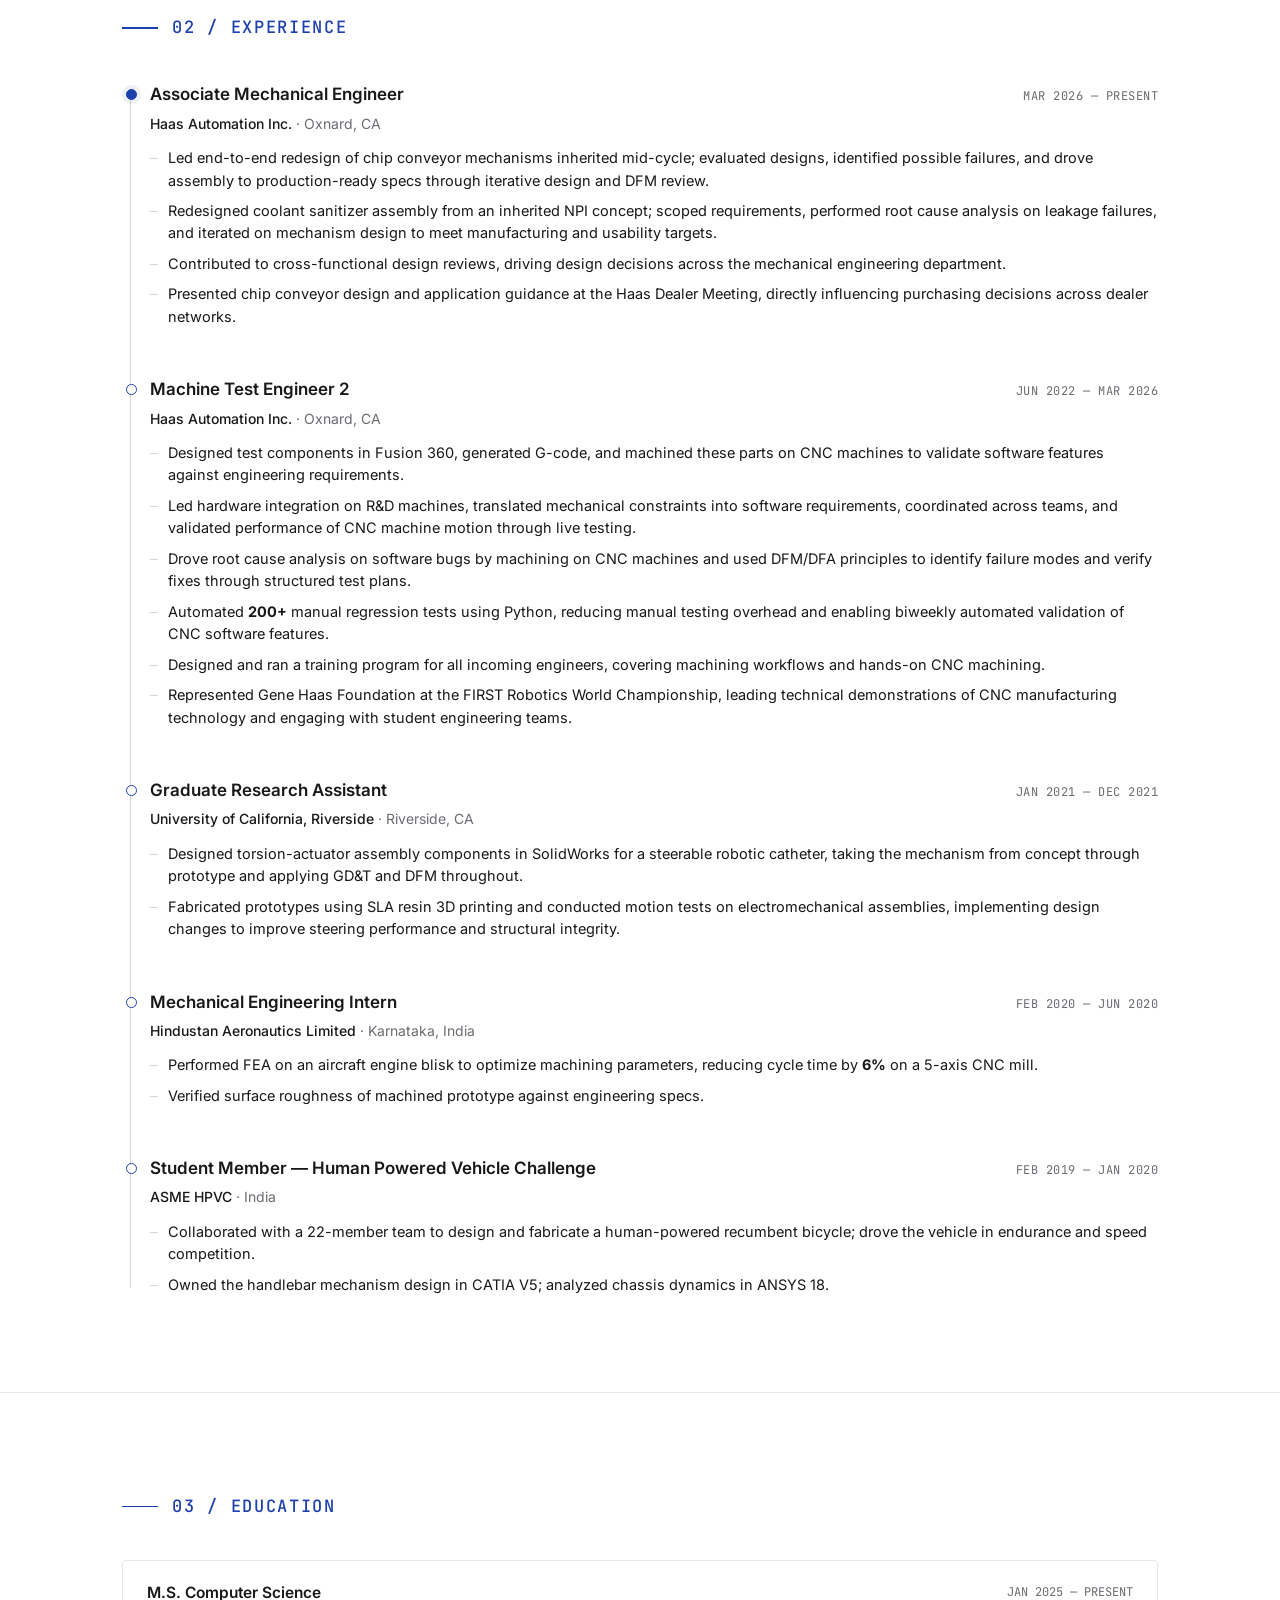
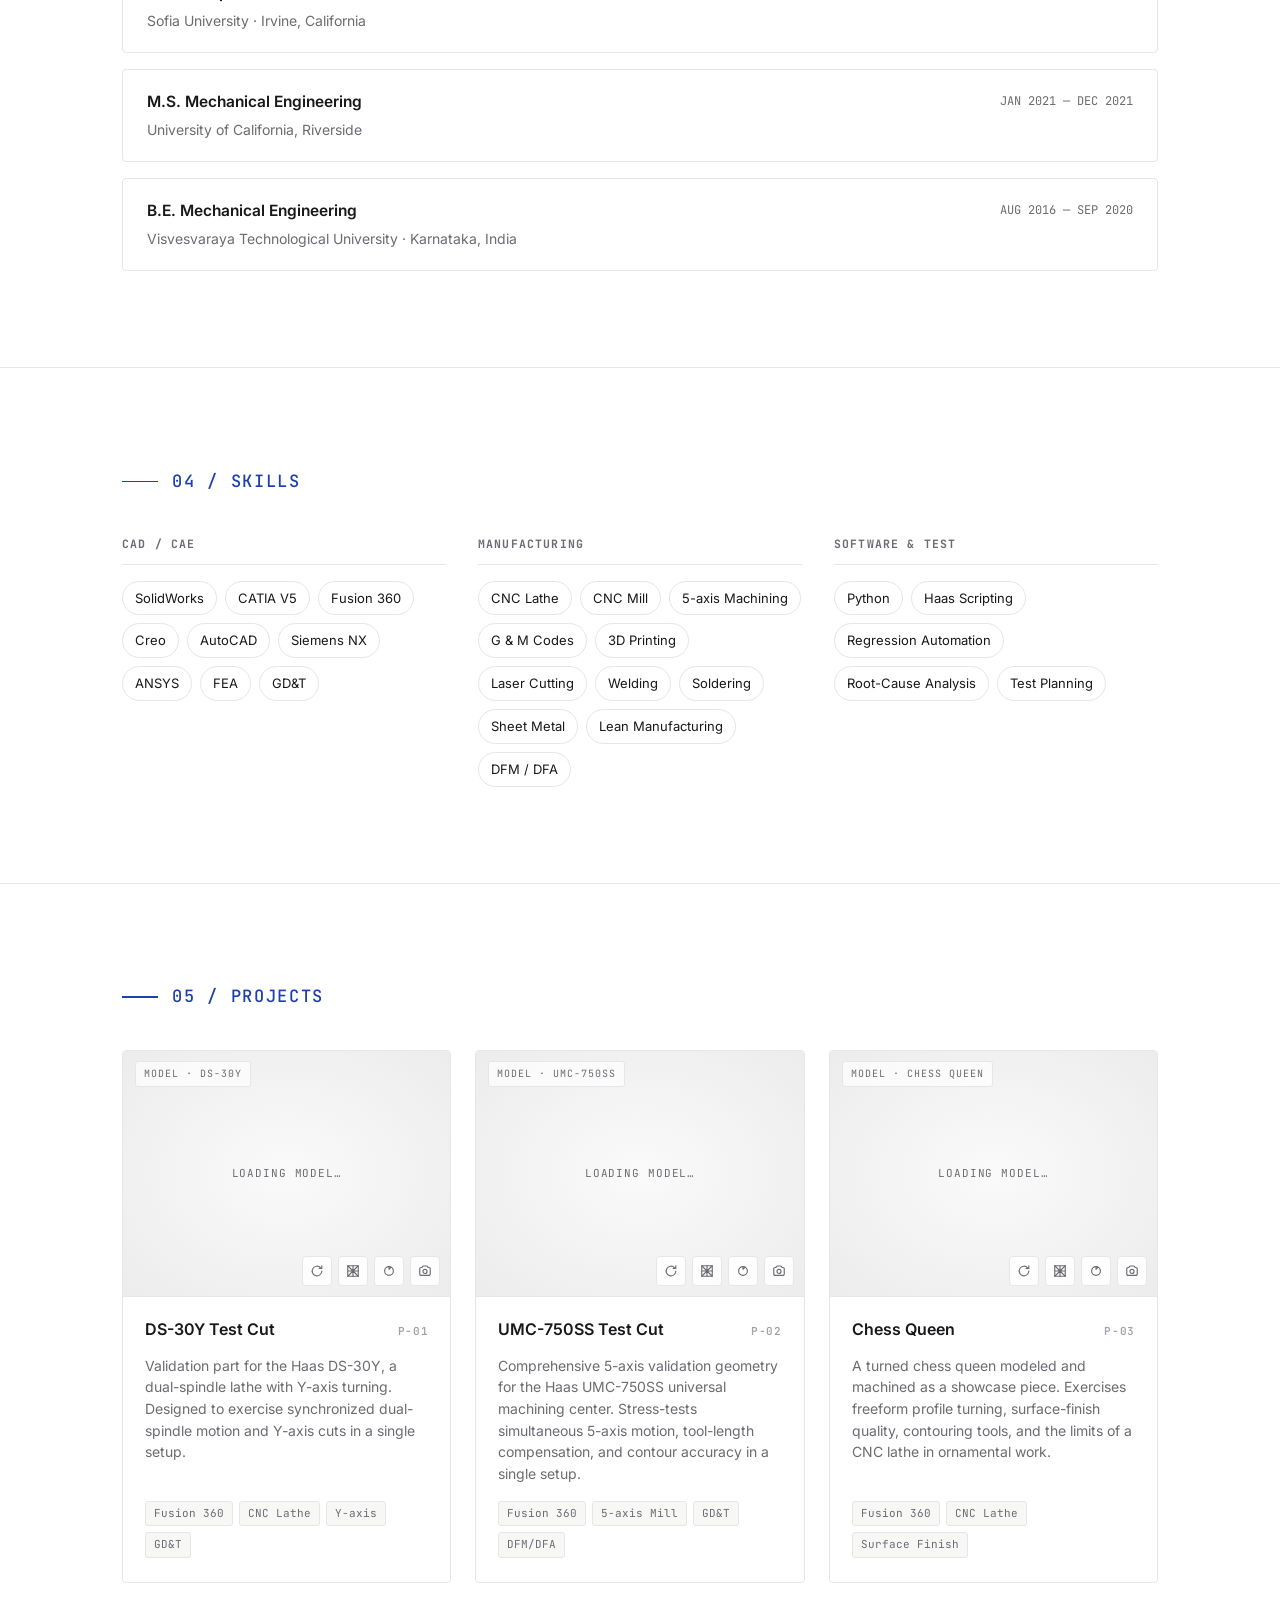
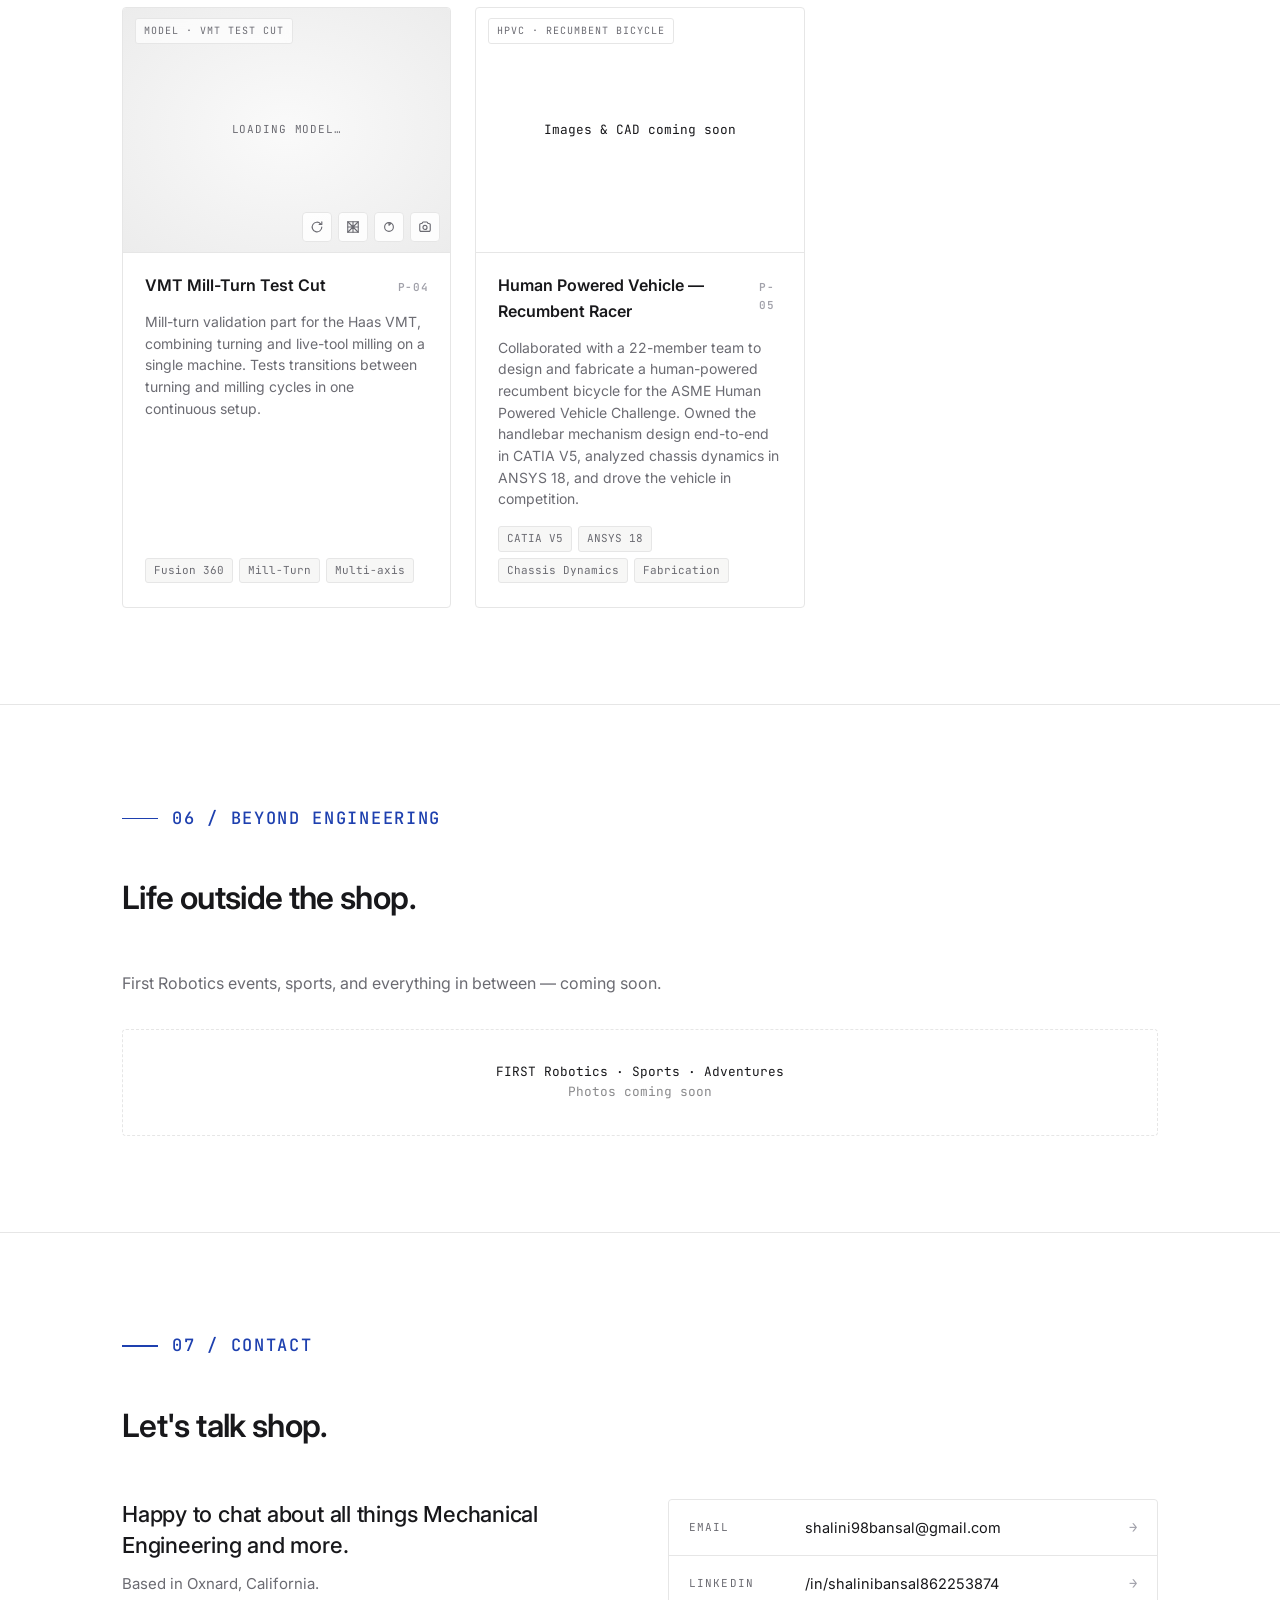
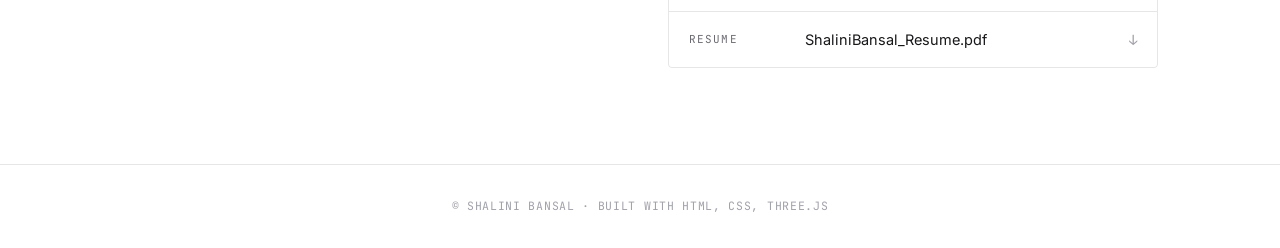
==== commit e773f30f: "Add files via upload" ====
--- a/index.html
+++ b/index.html
@@ -305,7 +305,7 @@
             <span class="viewer-label">MODEL · DS-30Y</span>
             <div class="viewer-loading">Loading model&hellip;</div>
             <div class="viewer-error">Could not load model.<br>Try serving the site over HTTP (see README).</div>
-            <img class="viewer-photo" src="images/machined-ds30y.jpg" alt="Machined DS-30Y test cut part, view 1">
+            <img class="viewer-photo" src="images/machined-ds30y.jpg" alt="Machined DS-30Y test cut part, view 1" style="object-position: center 28%;">
             <img class="viewer-photo" src="images/machined-ds30y-2.jpg" alt="Machined DS-30Y test cut part, view 2">
             <span class="viewer-photo-count">1 / 2</span>
             <div class="viewer-controls">
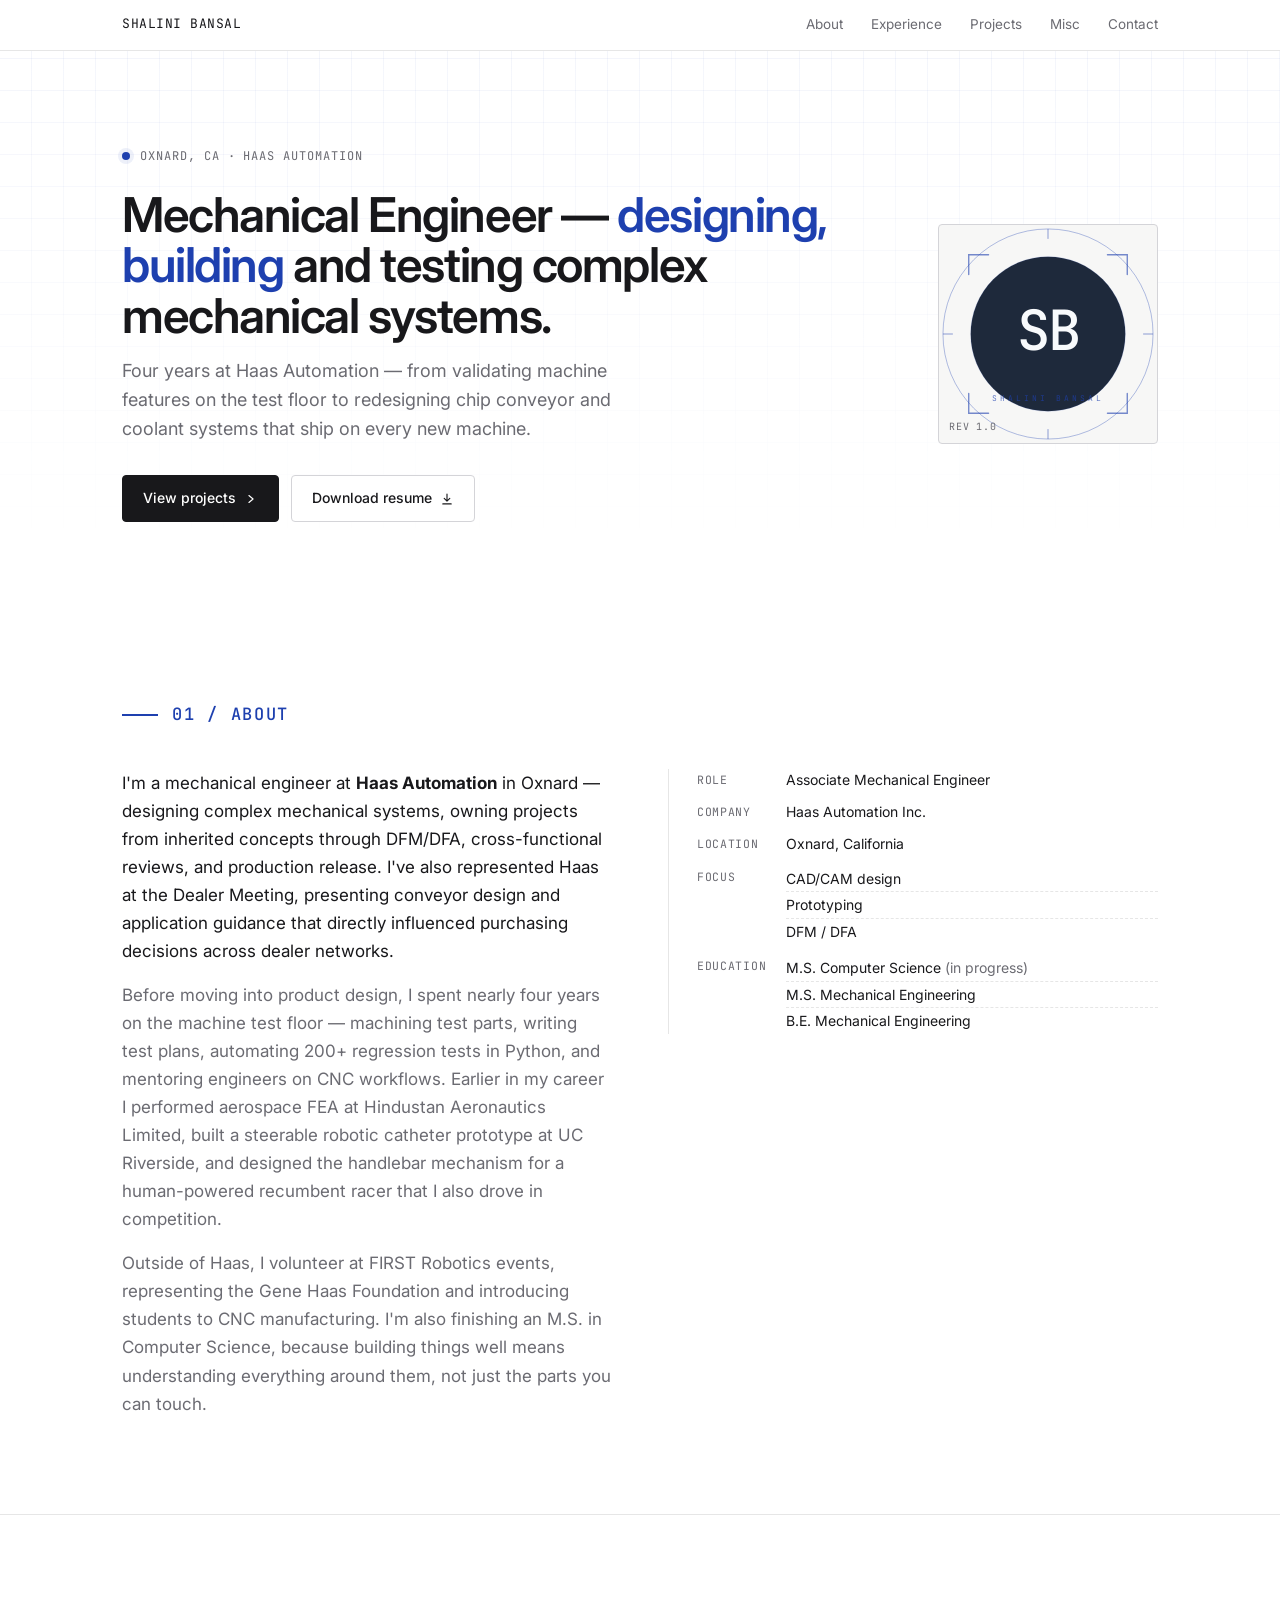
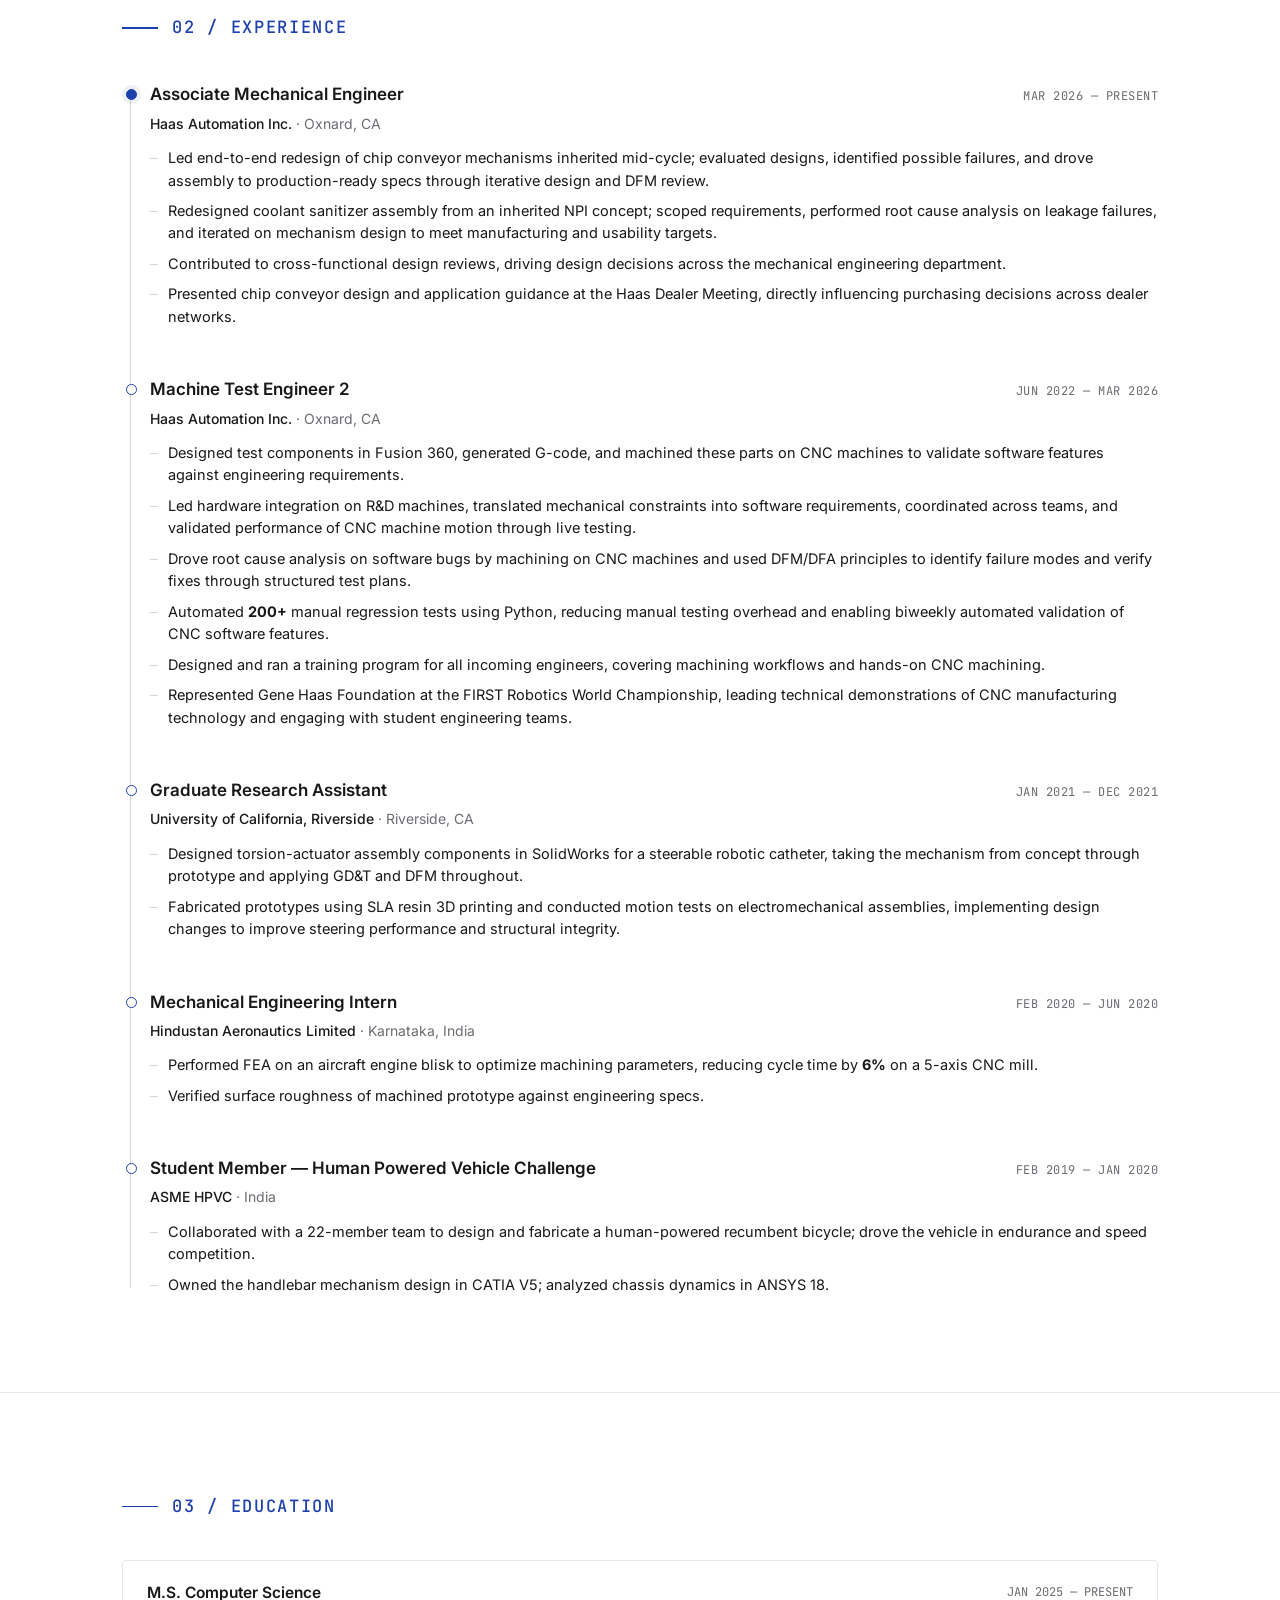
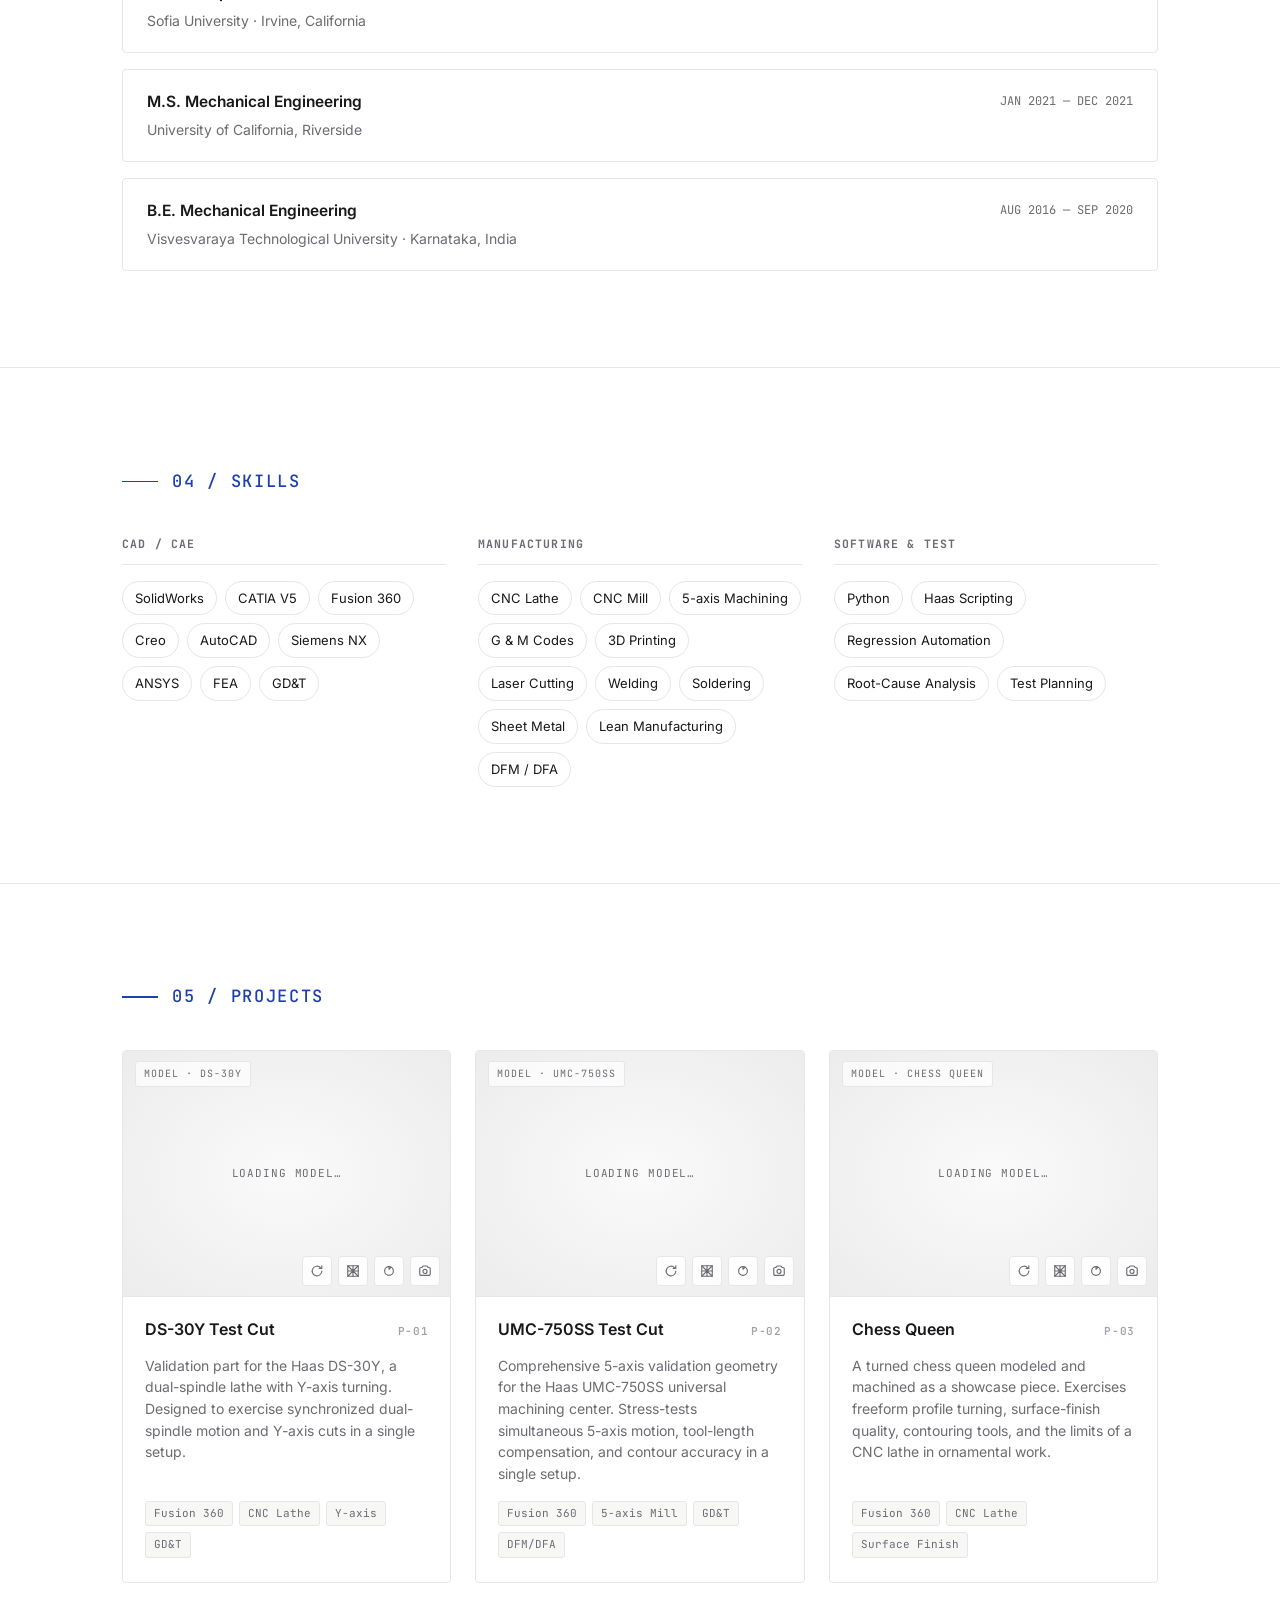
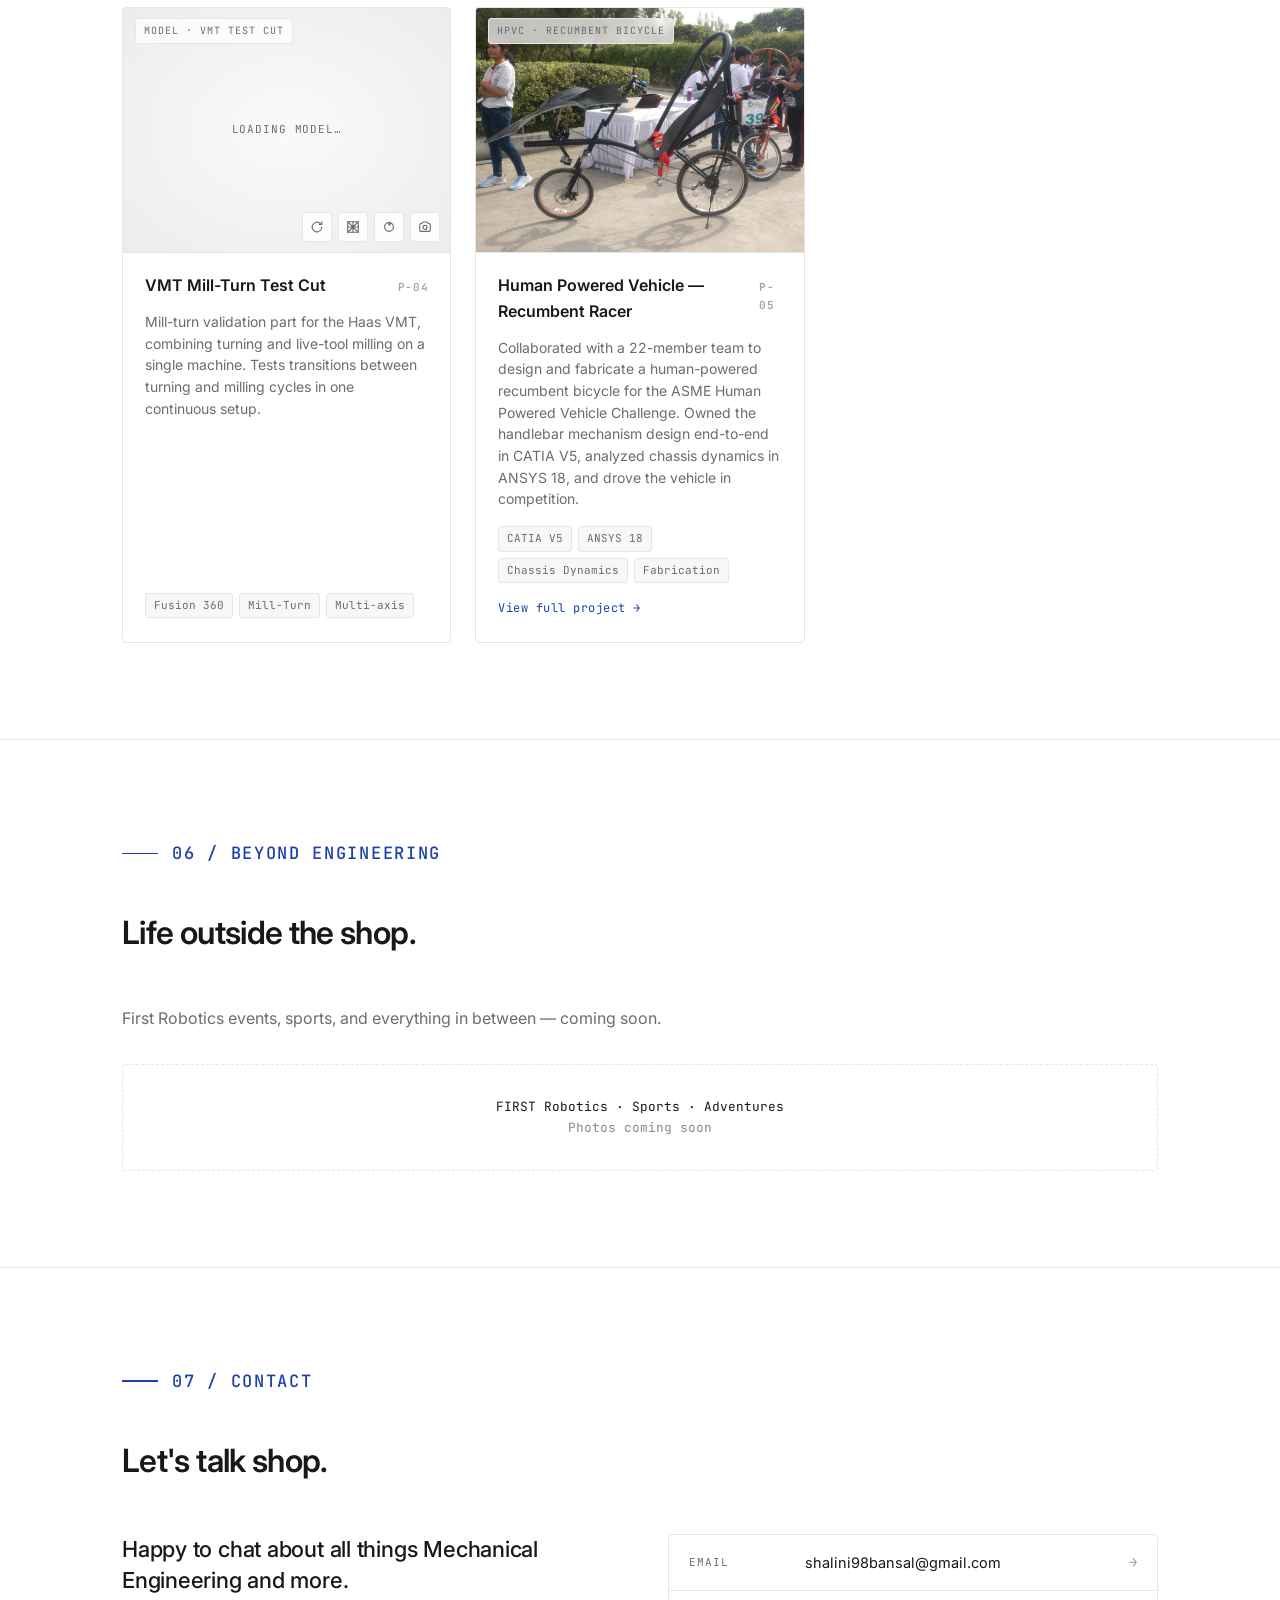
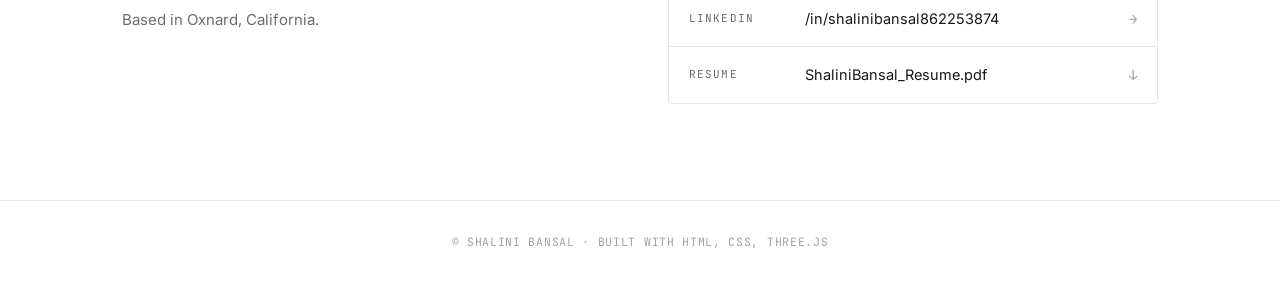
==== commit 97420b93: "Add files via upload" ====
--- a/index.html
+++ b/index.html
@@ -429,11 +429,9 @@
 
         <!-- Project 5: HPVC Recumbent Bicycle -->
         <article class="project-card" data-project="hpvc">
-          <div class="viewer-frame" style="display:flex;align-items:center;justify-content:center;background:var(--surface-2);min-height:220px;">
+          <div class="viewer-frame" style="min-height:220px;">
             <span class="viewer-label">HPVC · RECUMBENT BICYCLE</span>
-            <p style="color:var(--fg-muted);font-size:0.8rem;font-family:'JetBrains Mono',monospace;text-align:center;padding:1rem;">
-              Images &amp; CAD coming soon
-            </p>
+            <img src="images/vajra-hero.jpg" alt="Vajra at the ASME HPVC competition" style="width:100%;height:100%;object-fit:cover;">
           </div>
           <div class="project-body">
             <div class="project-title">Human Powered Vehicle — Recumbent Racer <span class="project-num">P-05</span></div>
@@ -448,6 +446,7 @@
               <span class="project-tool">Chassis Dynamics</span>
               <span class="project-tool">Fabrication</span>
             </div>
+            <a href="projects/hpvc.html" class="project-link">View full project →</a>
           </div>
         </article>
 
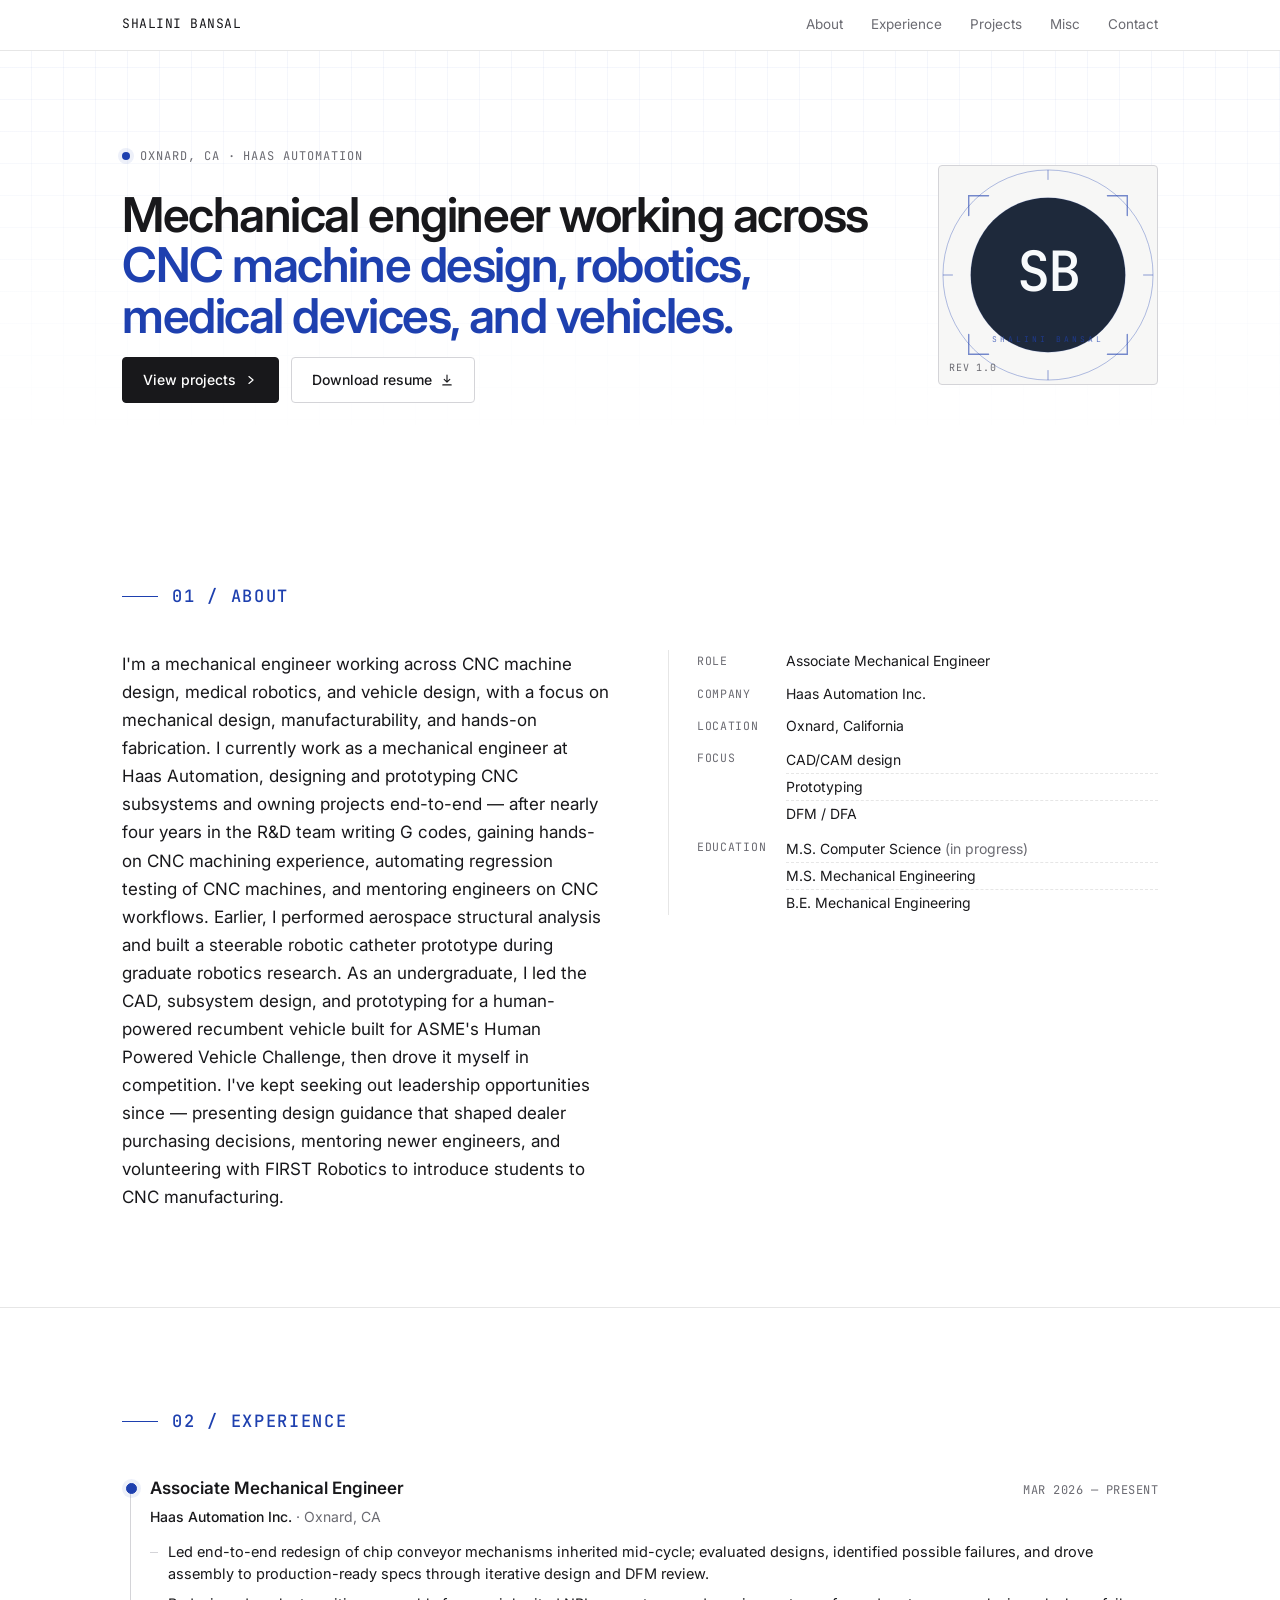
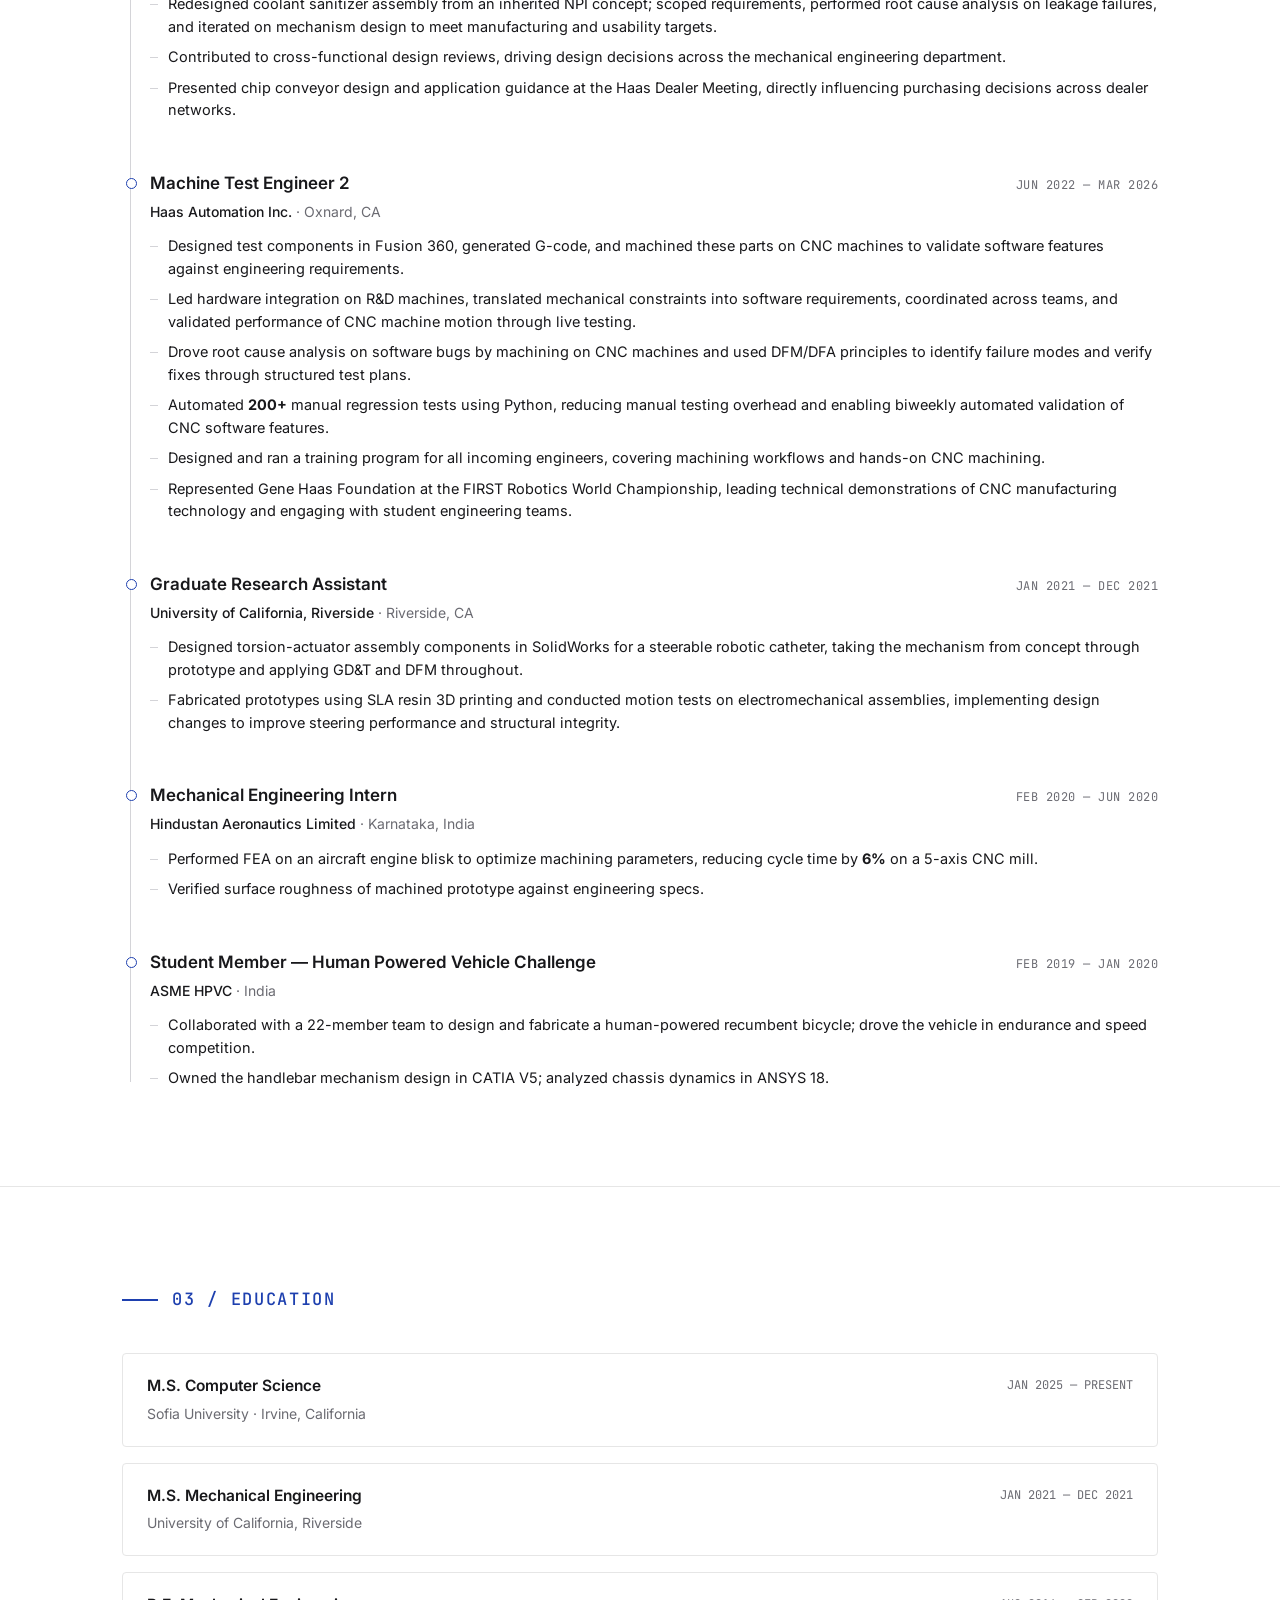
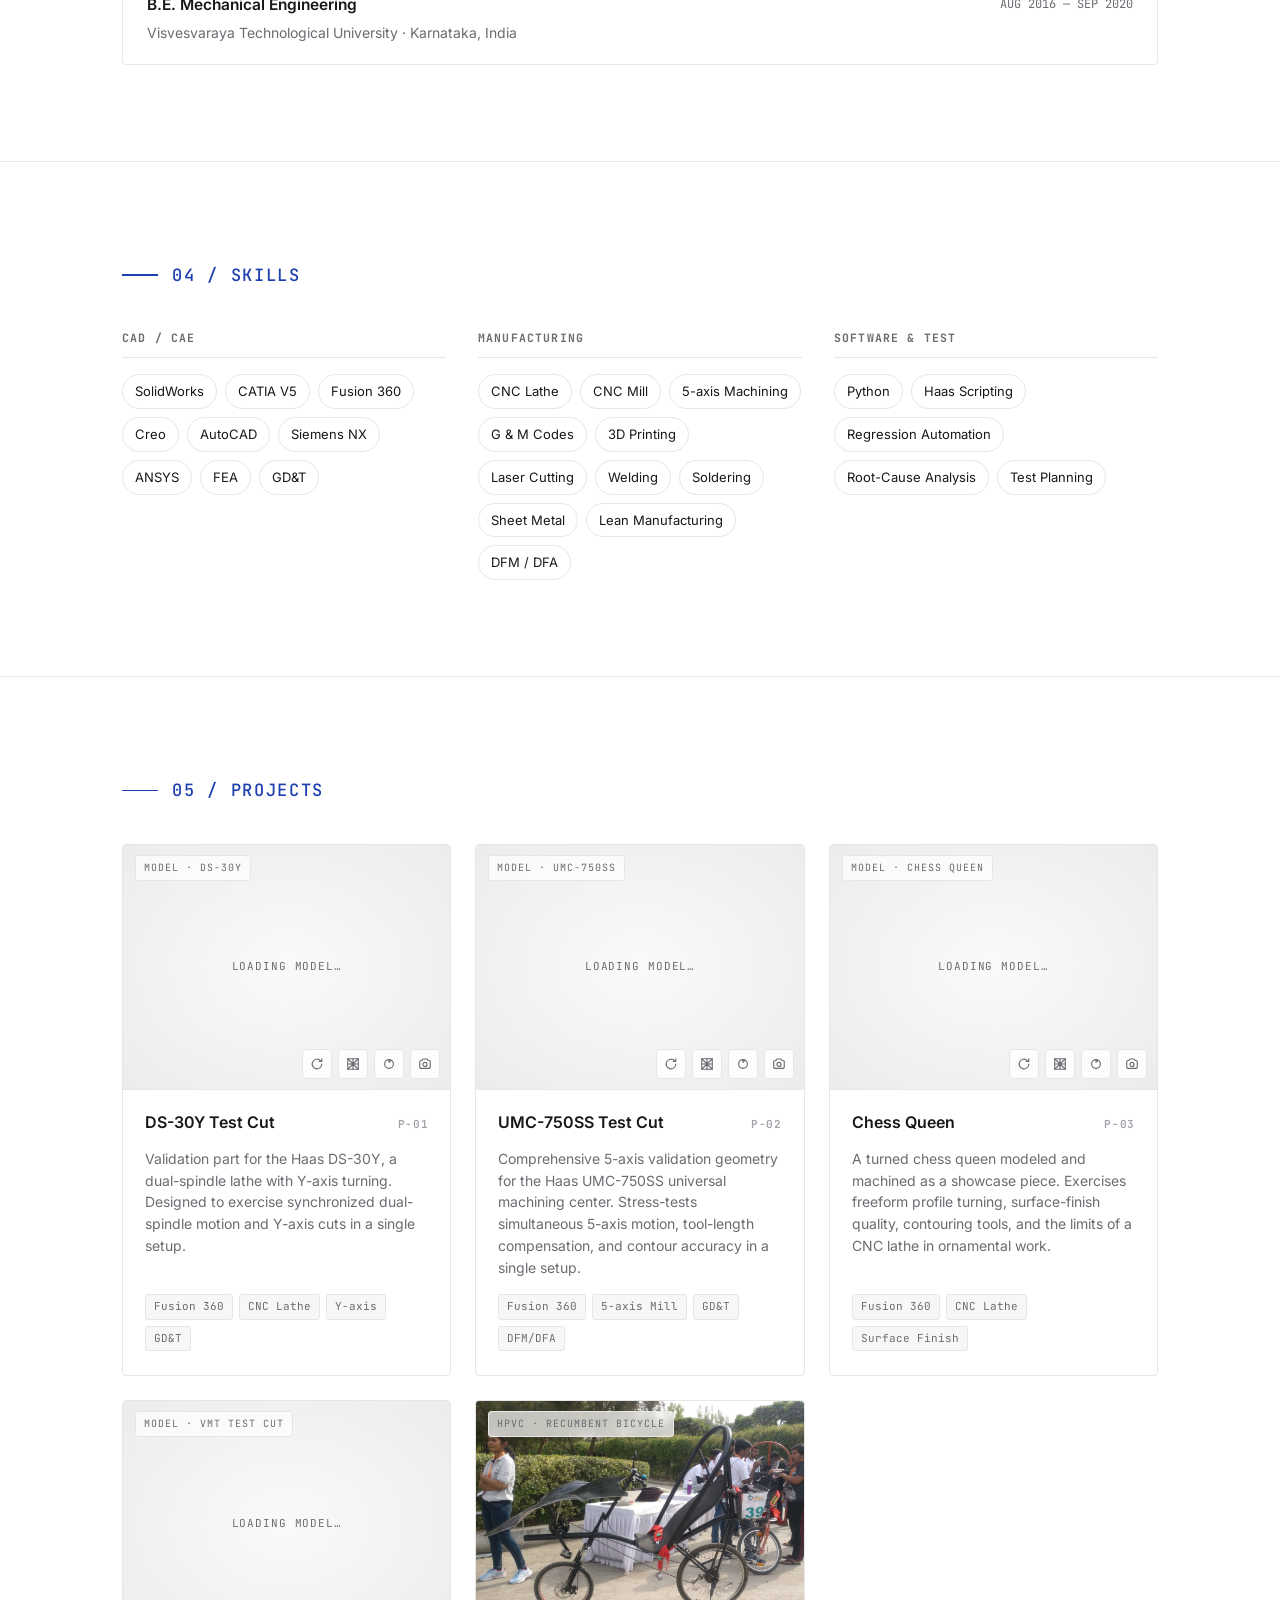
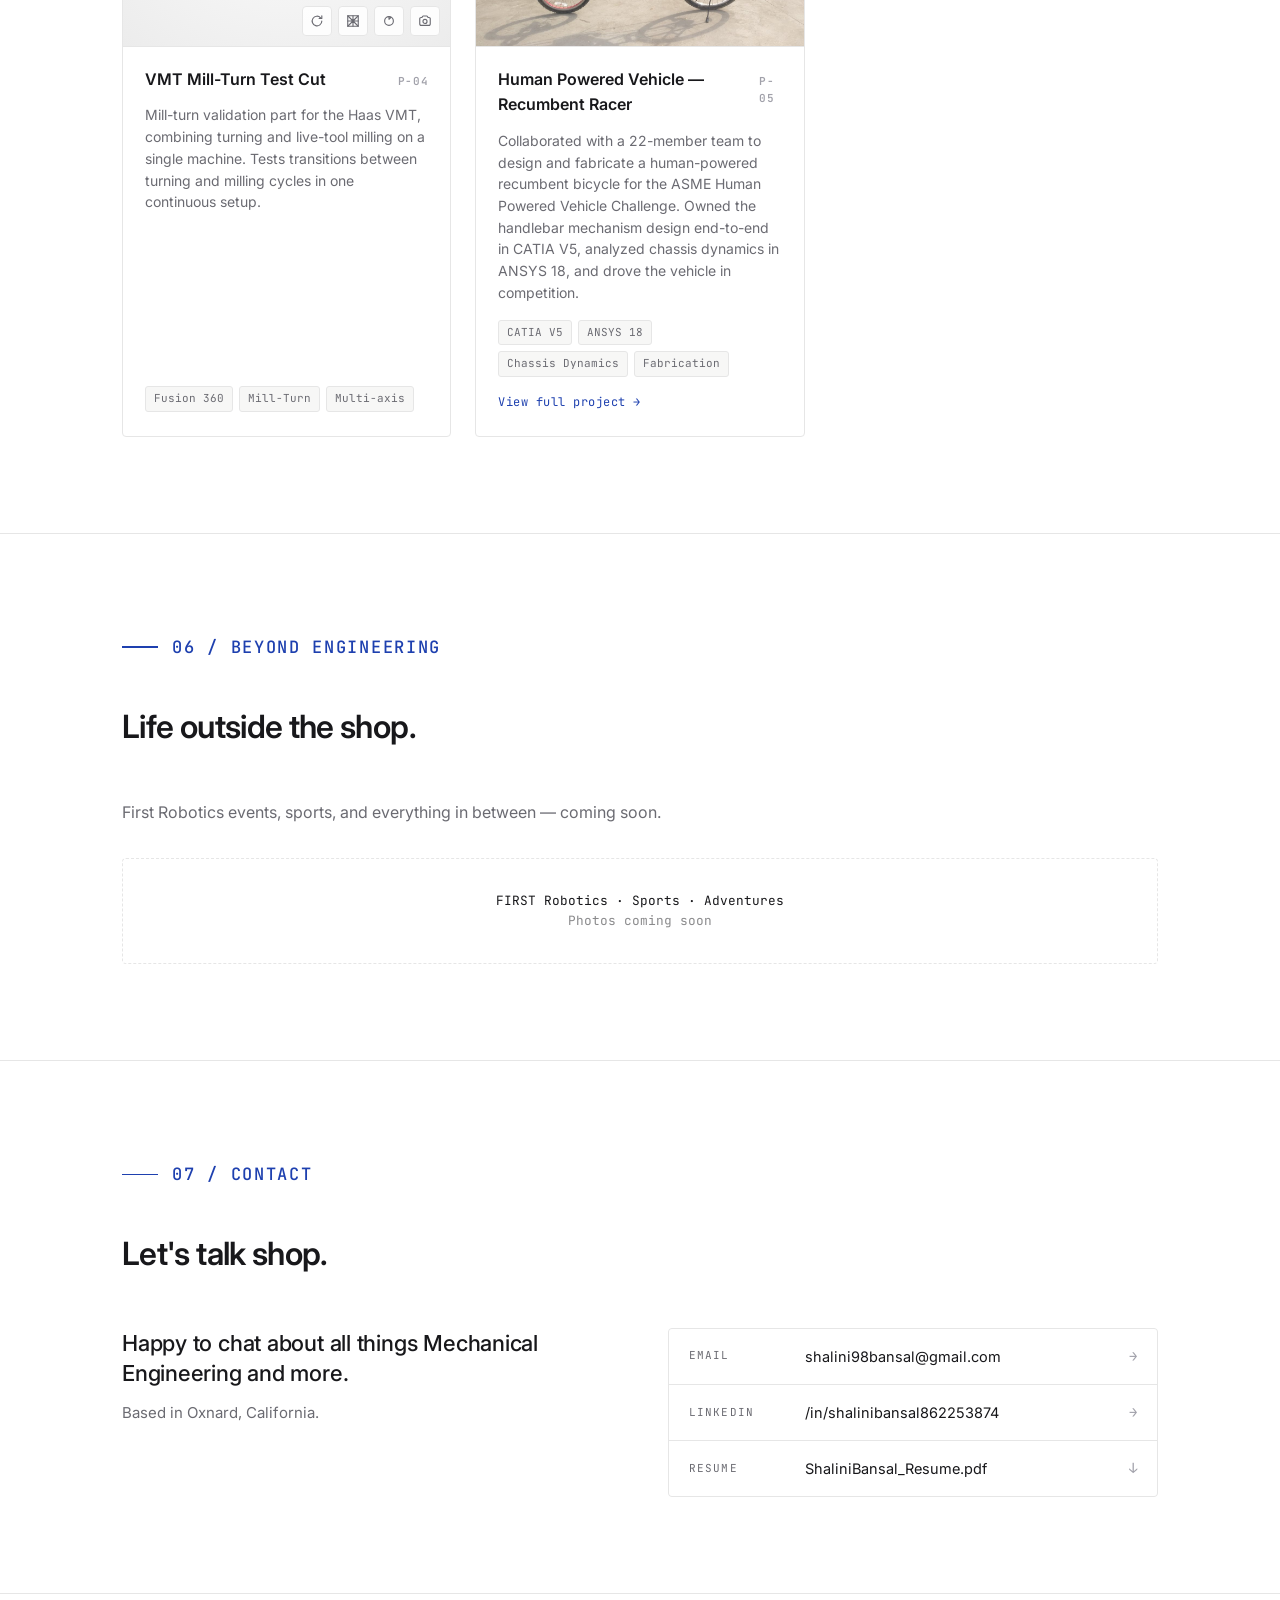
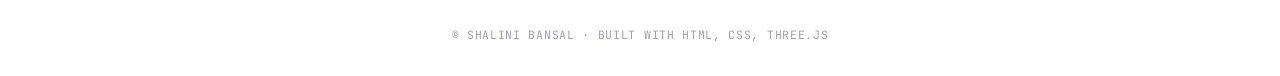
==== commit 0971079f: "Add files via upload" ====
--- a/index.html
+++ b/index.html
@@ -46,11 +46,7 @@
     <div class="container hero-inner">
       <div class="hero-text">
         <div class="hero-meta">OXNARD, CA &middot; HAAS AUTOMATION</div>
-        <h1>Mechanical Engineer &mdash; <span class="accent">designing, building</span> and testing complex mechanical systems.</h1>
-        <p class="tagline">
-          Four years at Haas Automation — from validating machine features on the test floor
-          to redesigning chip conveyor and coolant systems that ship on every new machine.
-        </p>
+        <h1>Mechanical engineer working across <span class="accent">CNC machine design, robotics, medical devices, and vehicles.</span></h1>
         <div class="hero-cta">
           <a class="btn btn-primary" href="#projects">
             View projects
@@ -103,13 +99,7 @@
       <div class="about-grid">
         <div class="about-body">
           <p>
-            I'm a mechanical engineer at <strong>Haas Automation</strong> in Oxnard &mdash; designing complex mechanical systems, owning projects from inherited concepts through DFM/DFA, cross-functional reviews, and production release. I've also represented Haas at the Dealer Meeting, presenting conveyor design and application guidance that directly influenced purchasing decisions across dealer networks.
-          </p>
-          <p class="muted">
-            Before moving into product design, I spent nearly four years on the machine test floor &mdash; machining test parts, writing test plans, automating 200+ regression tests in Python, and mentoring engineers on CNC workflows. Earlier in my career I performed aerospace FEA at Hindustan Aeronautics Limited, built a steerable robotic catheter prototype at UC Riverside, and designed the handlebar mechanism for a human-powered recumbent racer that I also drove in competition.
-          </p>
-          <p class="muted">
-            Outside of Haas, I volunteer at FIRST Robotics events, representing the Gene Haas Foundation and introducing students to CNC manufacturing. I'm also finishing an M.S. in Computer Science, because building things well means understanding everything around them, not just the parts you can touch.
+            I'm a mechanical engineer working across CNC machine design, medical robotics, and vehicle design, with a focus on mechanical design, manufacturability, and hands-on fabrication. I currently work as a mechanical engineer at Haas Automation, designing and prototyping CNC subsystems and owning projects end-to-end — after nearly four years in the R&amp;D team writing G codes, gaining hands-on CNC machining experience, automating regression testing of CNC machines, and mentoring engineers on CNC workflows. Earlier, I performed aerospace structural analysis and built a steerable robotic catheter prototype during graduate robotics research. As an undergraduate, I led the CAD, subsystem design, and prototyping for a human-powered recumbent vehicle built for ASME's Human Powered Vehicle Challenge, then drove it myself in competition. I've kept seeking out leadership opportunities since — presenting design guidance that shaped dealer purchasing decisions, mentoring newer engineers, and volunteering with FIRST Robotics to introduce students to CNC manufacturing.
           </p>
         </div>
         <aside class="about-side">
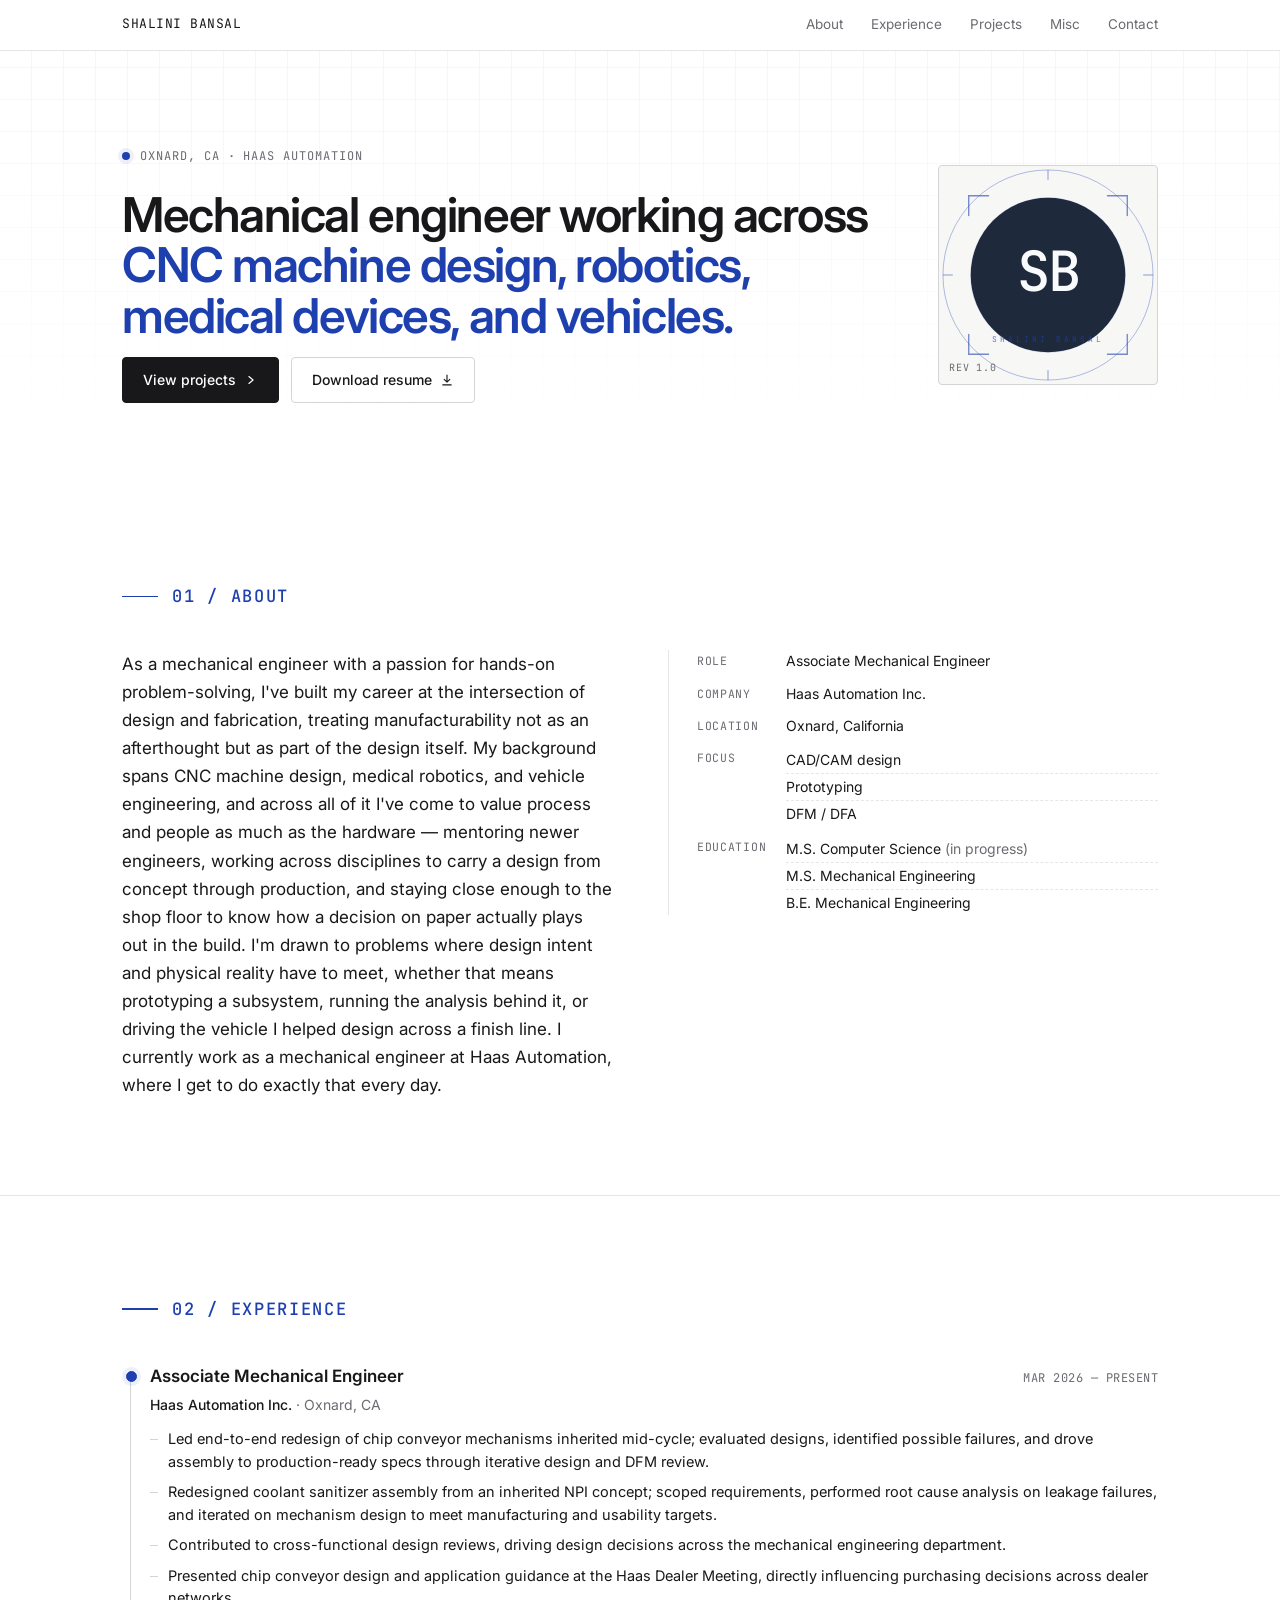
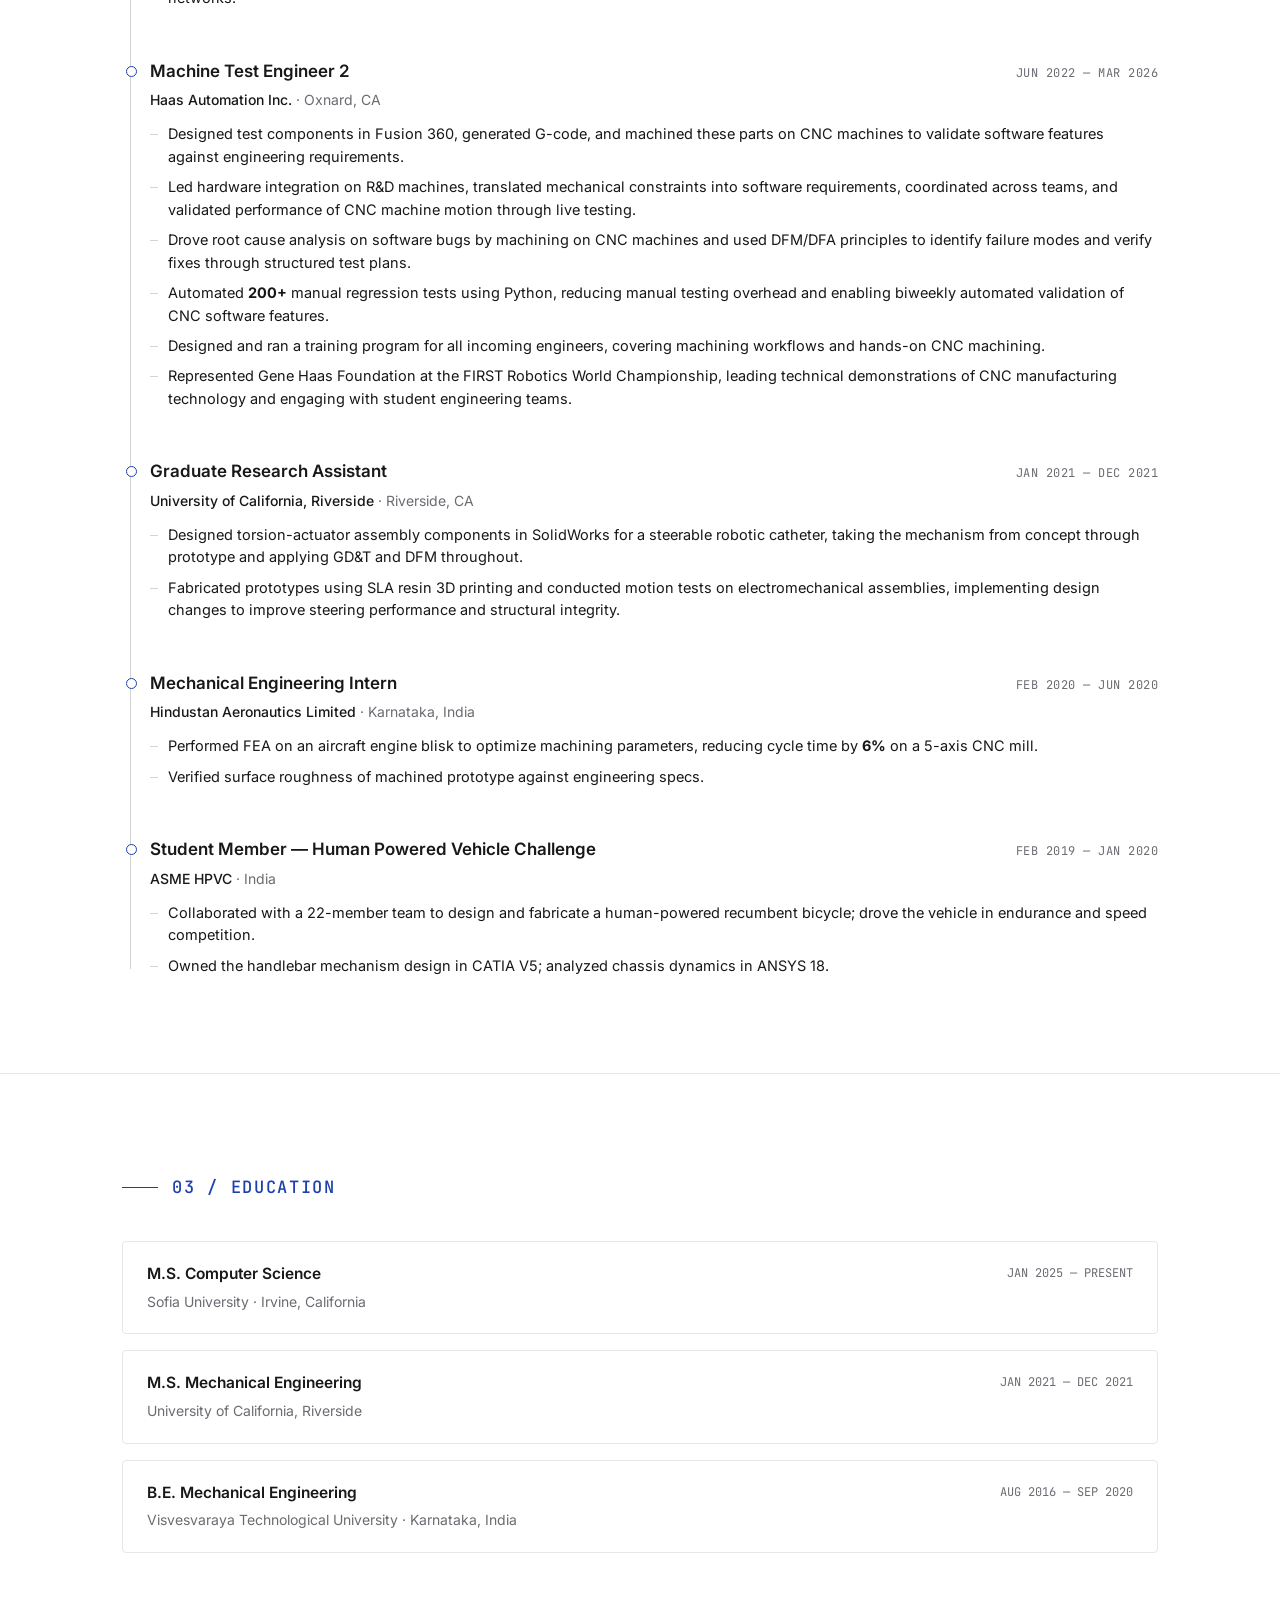
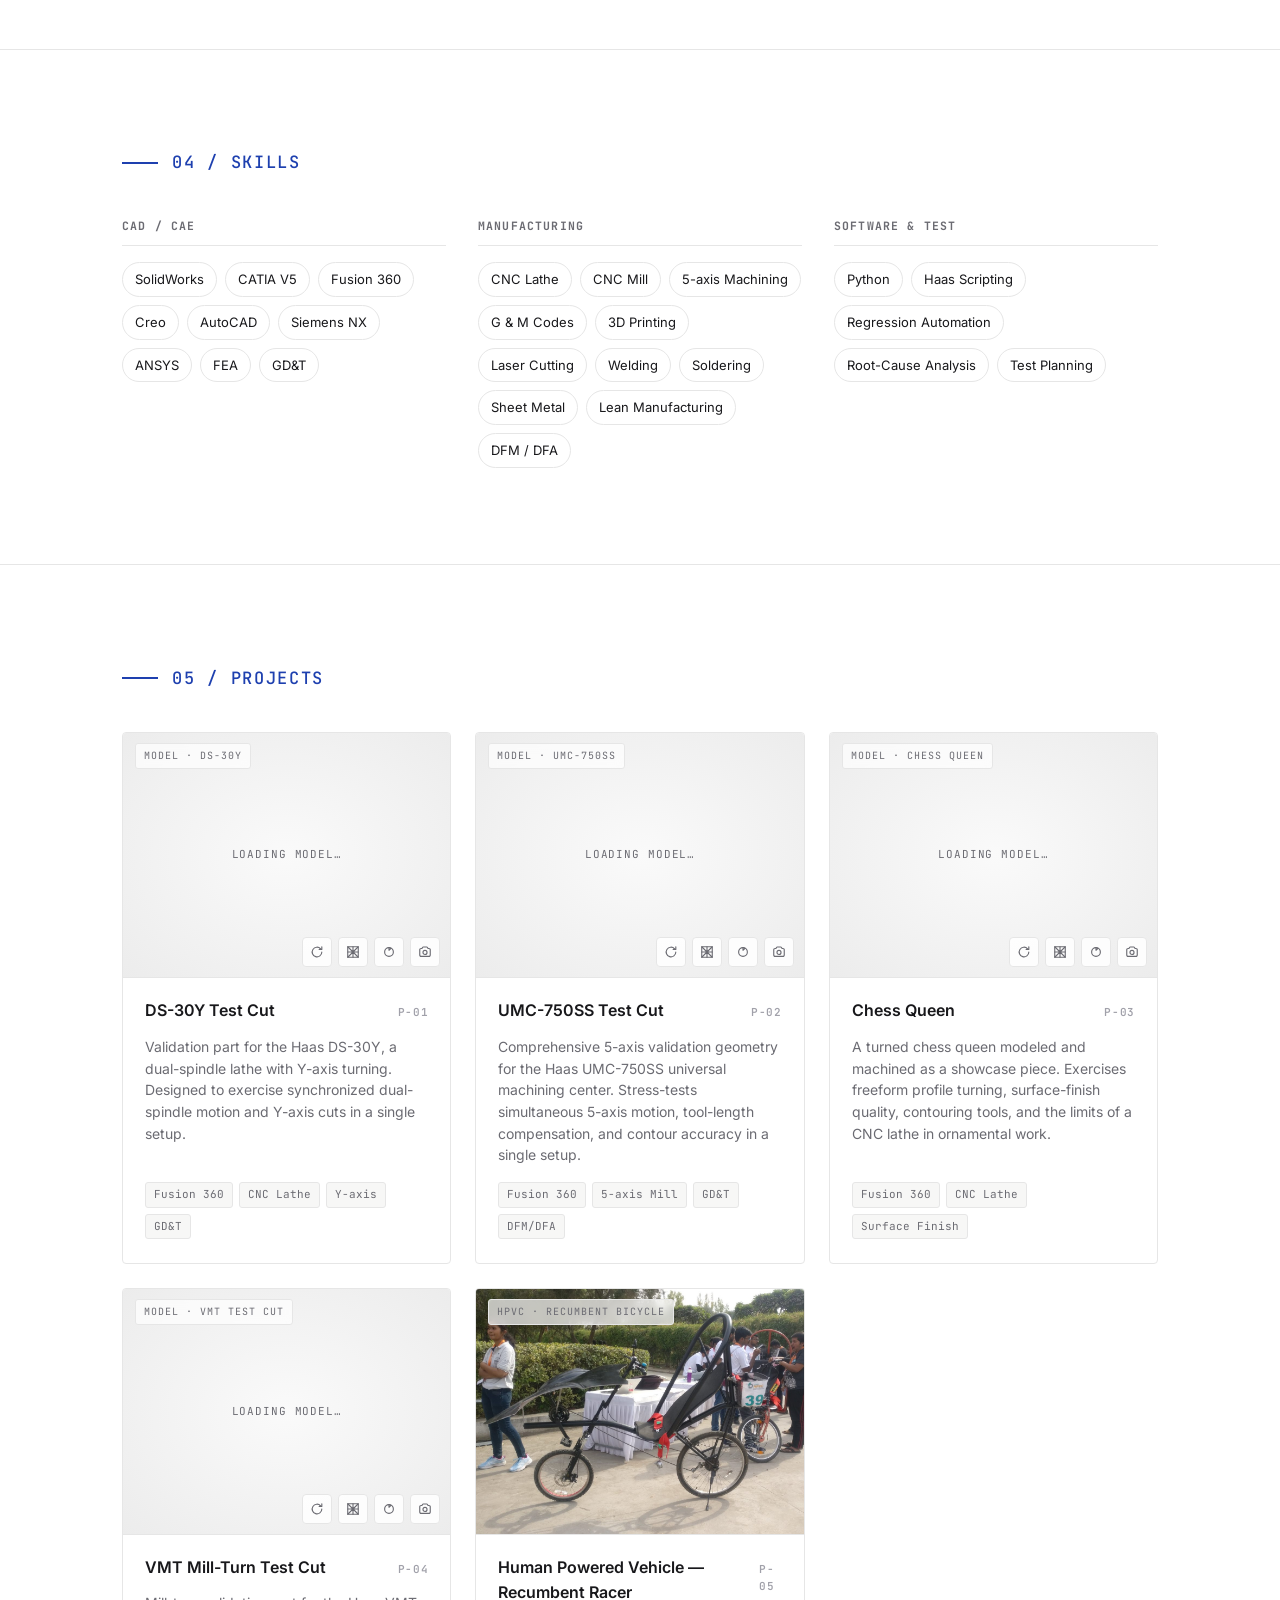
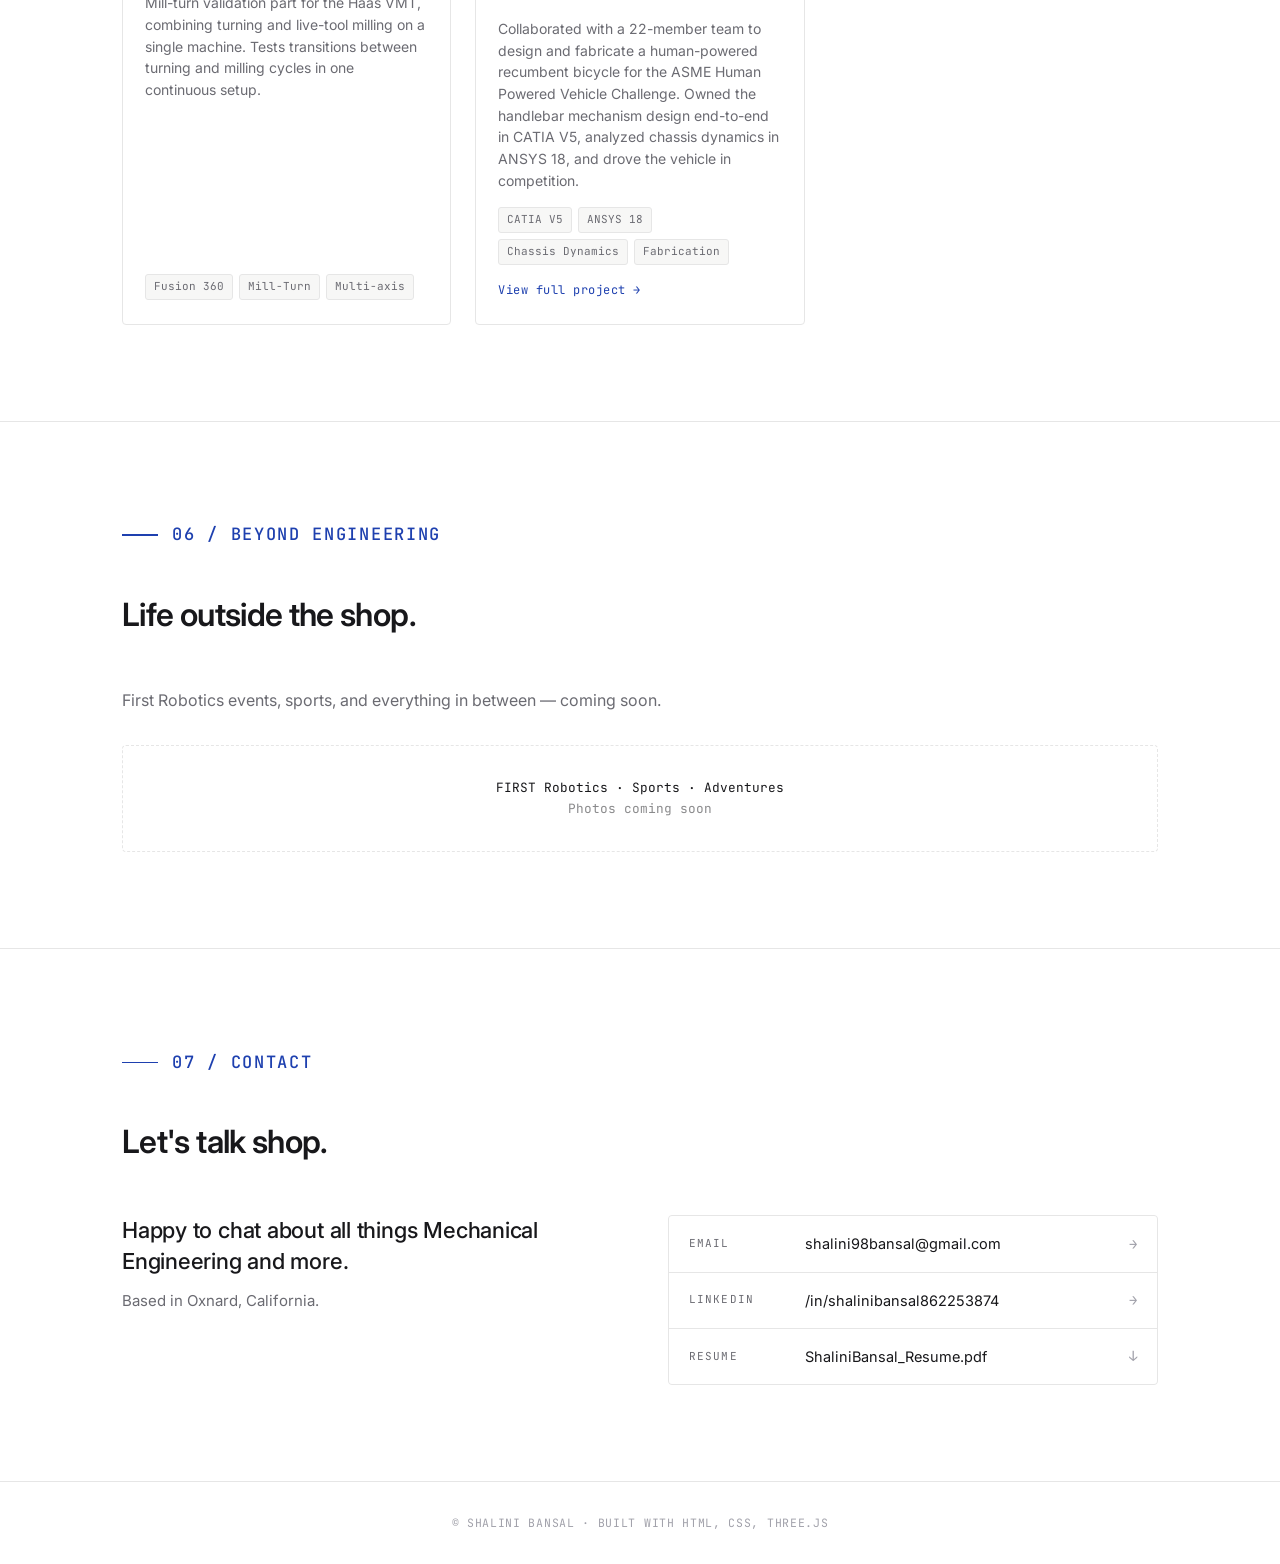
==== commit a5865c35: "Add files via upload" ====
--- a/index.html
+++ b/index.html
@@ -99,7 +99,7 @@
       <div class="about-grid">
         <div class="about-body">
           <p>
-            I'm a mechanical engineer working across CNC machine design, medical robotics, and vehicle design, with a focus on mechanical design, manufacturability, and hands-on fabrication. I currently work as a mechanical engineer at Haas Automation, designing and prototyping CNC subsystems and owning projects end-to-end — after nearly four years in the R&amp;D team writing G codes, gaining hands-on CNC machining experience, automating regression testing of CNC machines, and mentoring engineers on CNC workflows. Earlier, I performed aerospace structural analysis and built a steerable robotic catheter prototype during graduate robotics research. As an undergraduate, I led the CAD, subsystem design, and prototyping for a human-powered recumbent vehicle built for ASME's Human Powered Vehicle Challenge, then drove it myself in competition. I've kept seeking out leadership opportunities since — presenting design guidance that shaped dealer purchasing decisions, mentoring newer engineers, and volunteering with FIRST Robotics to introduce students to CNC manufacturing.
+            As a mechanical engineer with a passion for hands-on problem-solving, I've built my career at the intersection of design and fabrication, treating manufacturability not as an afterthought but as part of the design itself. My background spans CNC machine design, medical robotics, and vehicle engineering, and across all of it I've come to value process and people as much as the hardware — mentoring newer engineers, working across disciplines to carry a design from concept through production, and staying close enough to the shop floor to know how a decision on paper actually plays out in the build. I'm drawn to problems where design intent and physical reality have to meet, whether that means prototyping a subsystem, running the analysis behind it, or driving the vehicle I helped design across a finish line. I currently work as a mechanical engineer at Haas Automation, where I get to do exactly that every day.
           </p>
         </div>
         <aside class="about-side">
